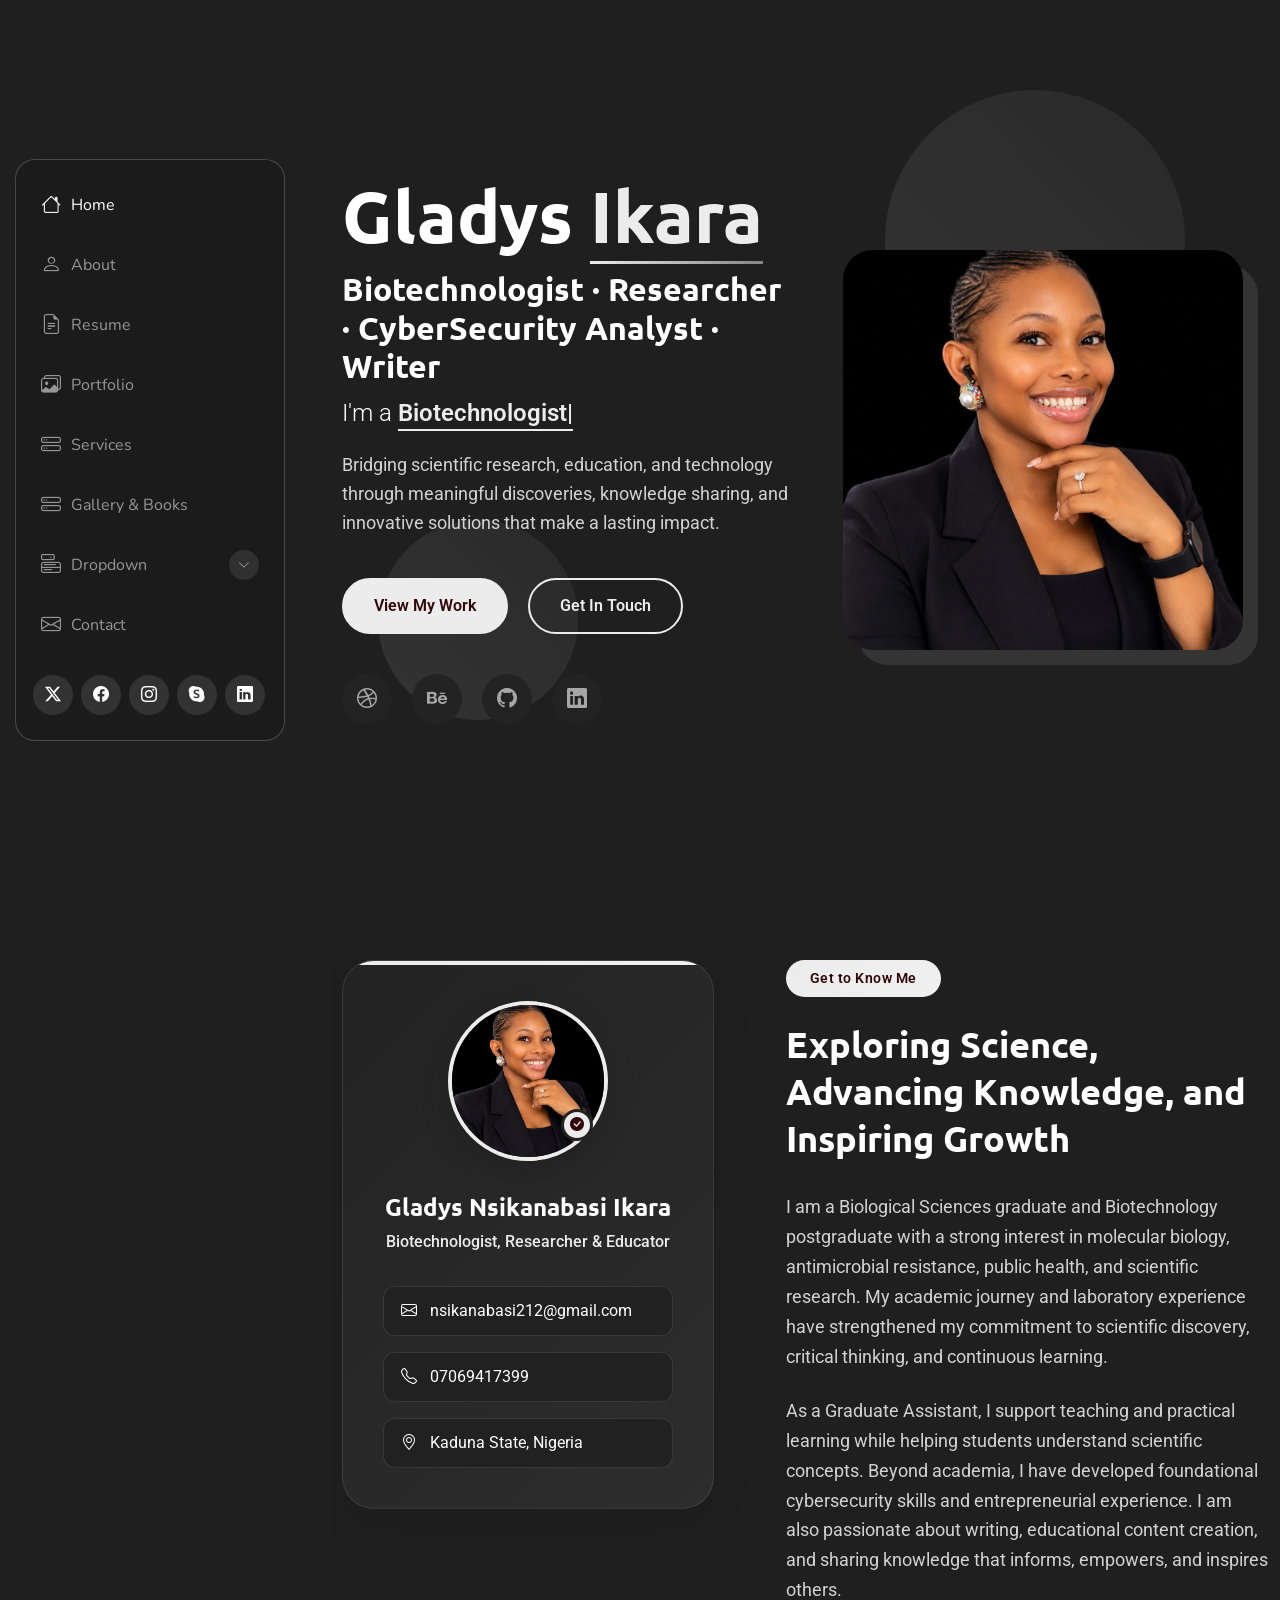
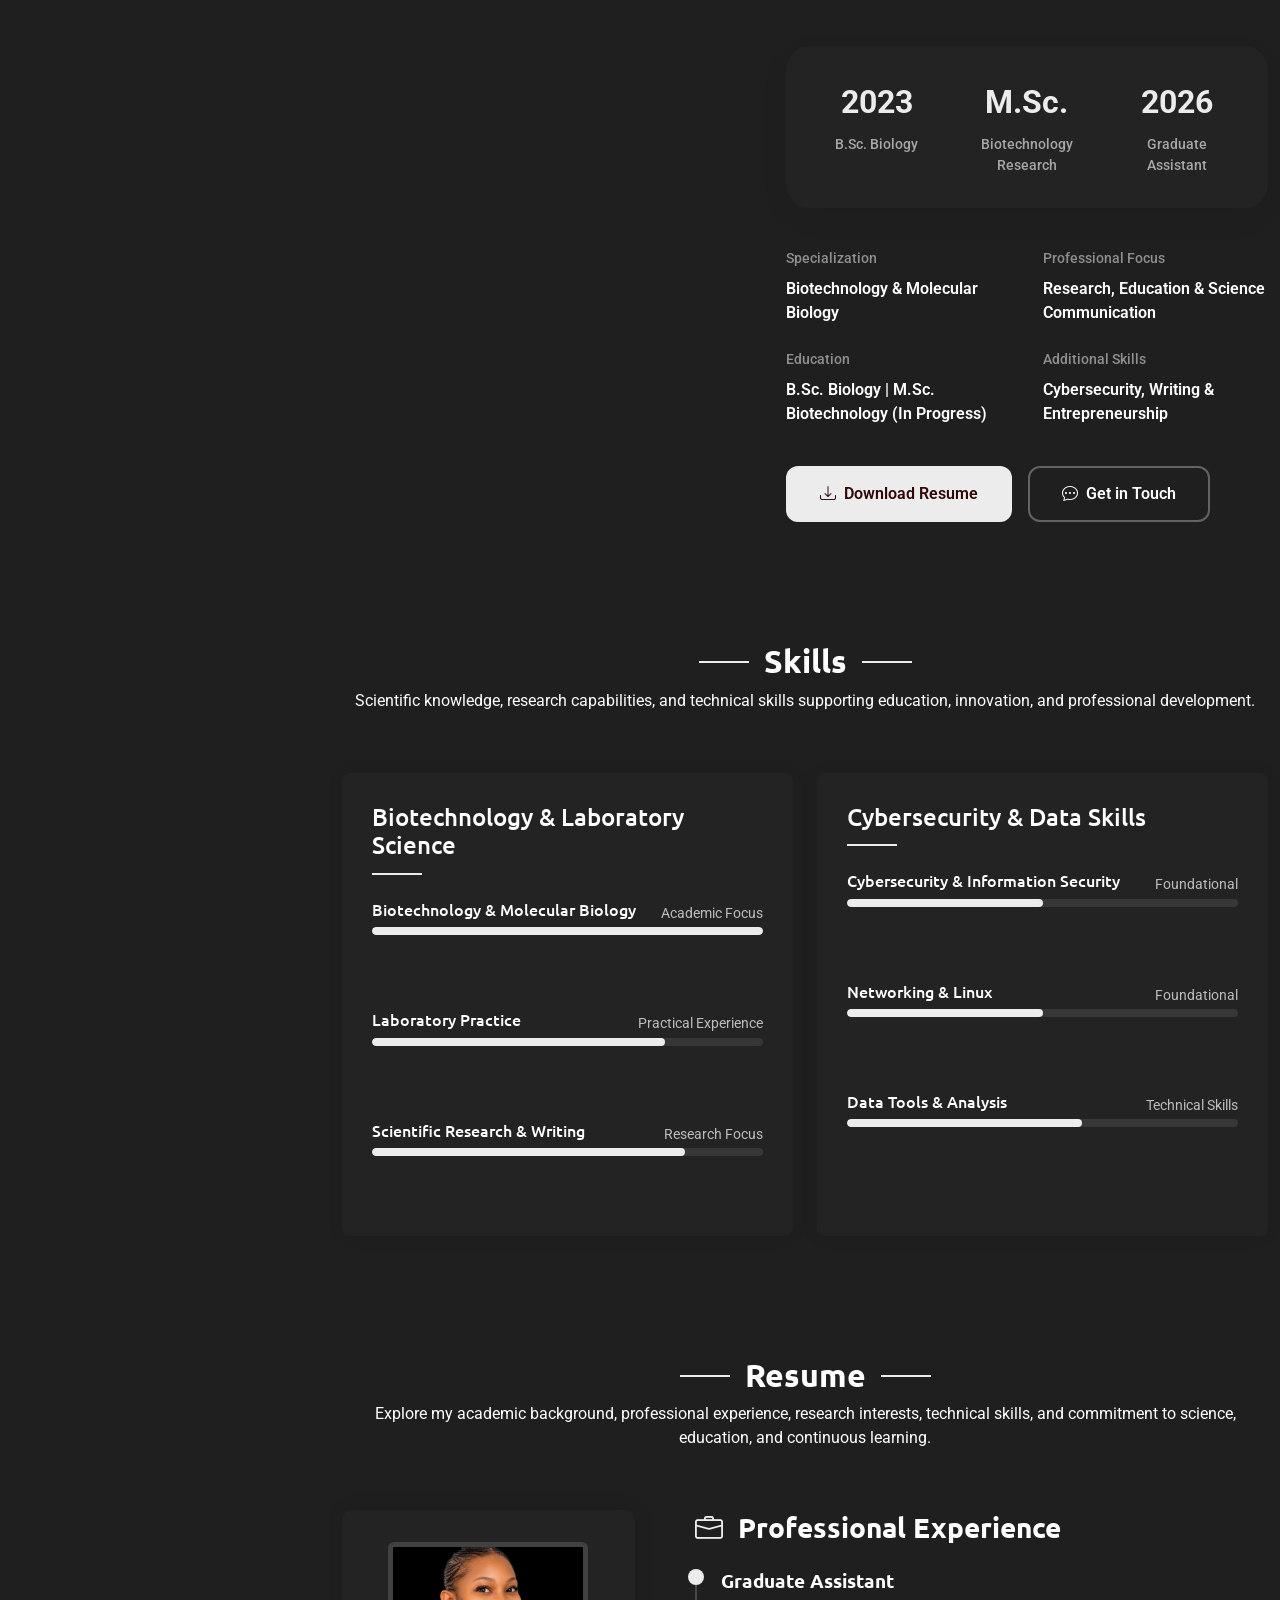
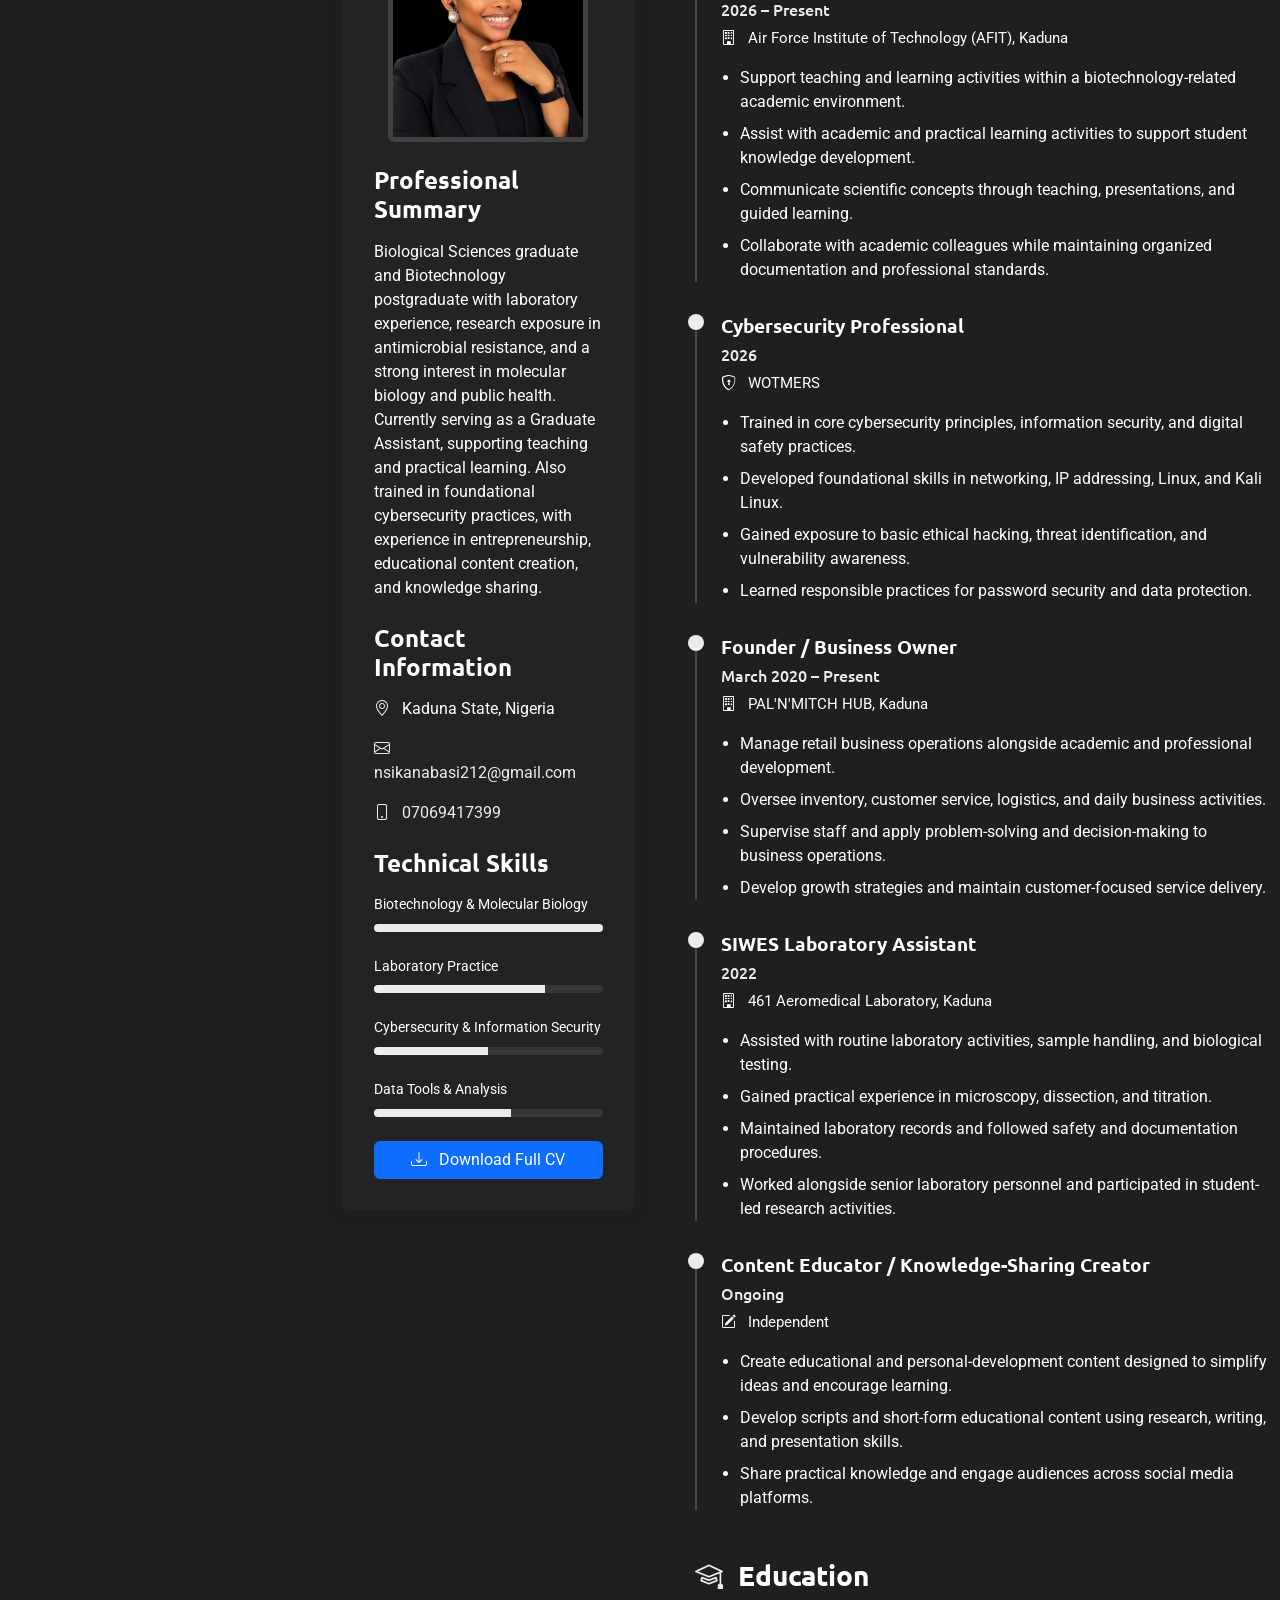
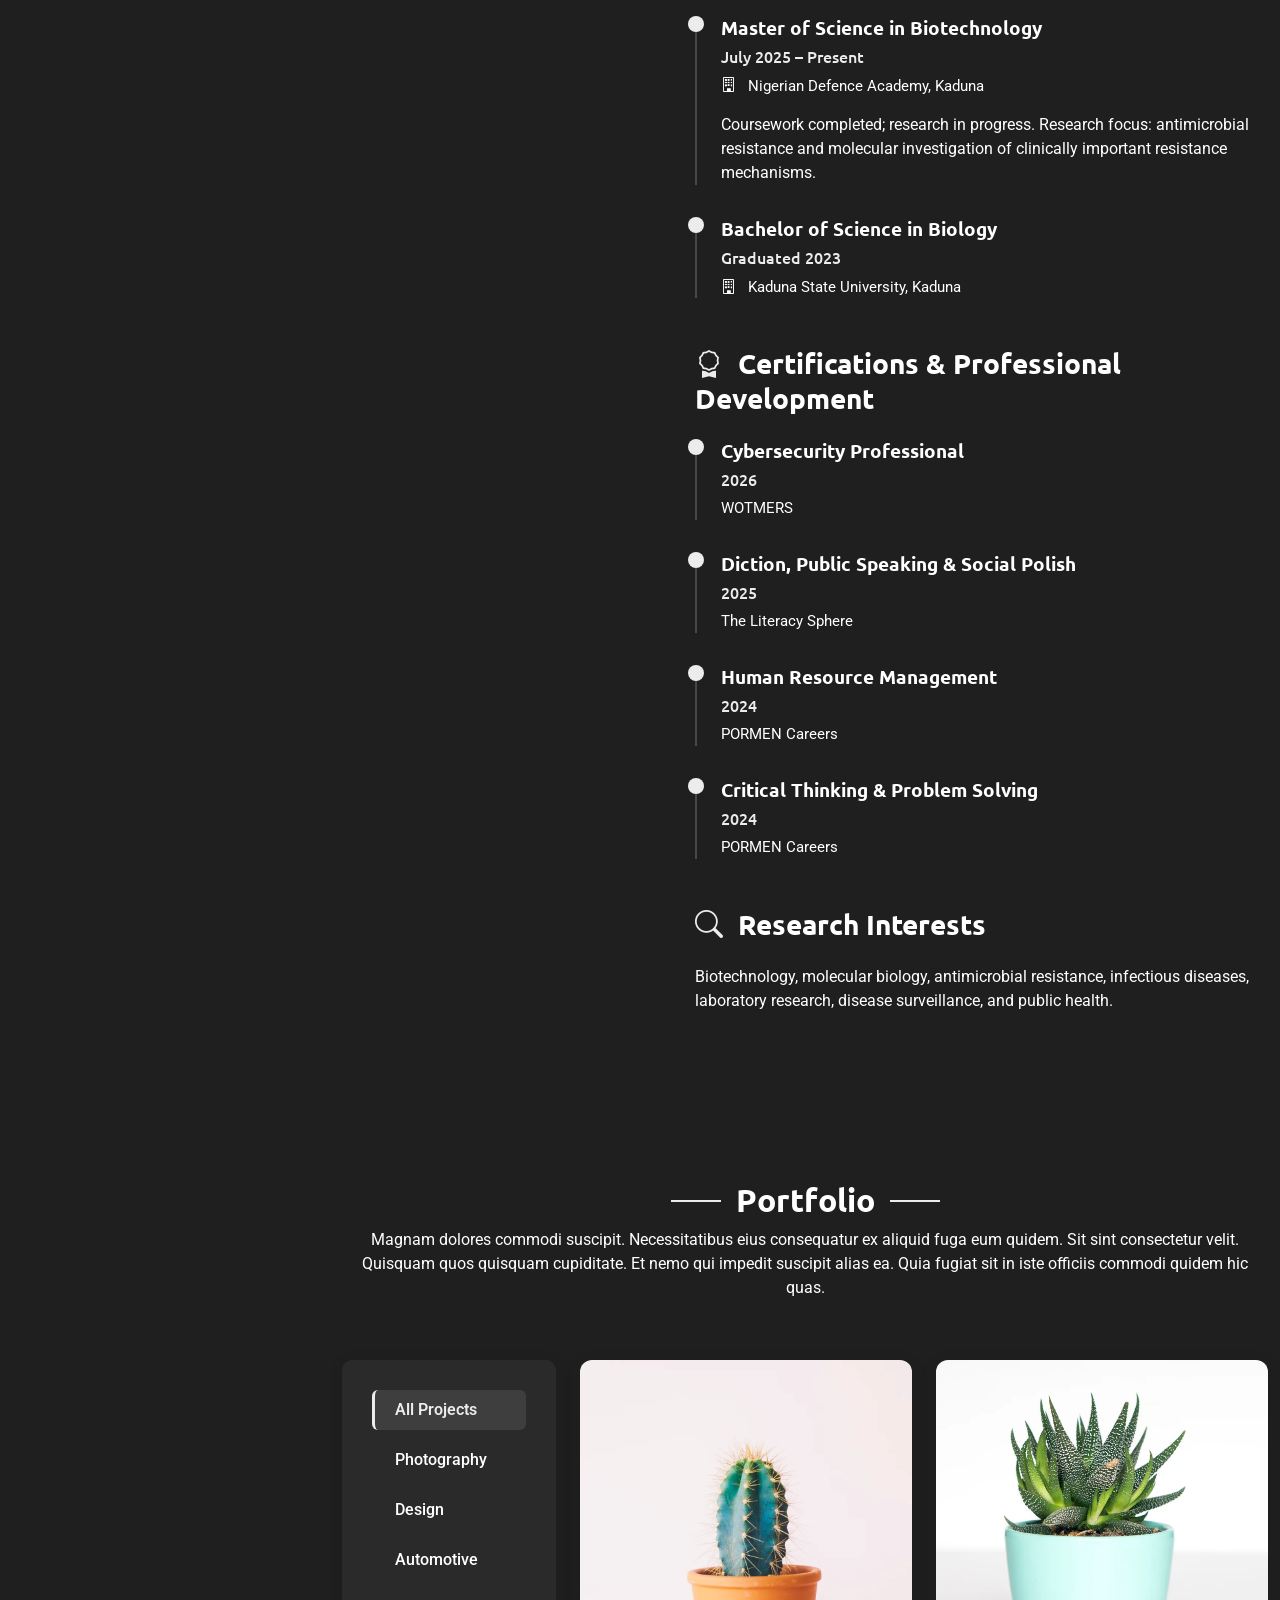
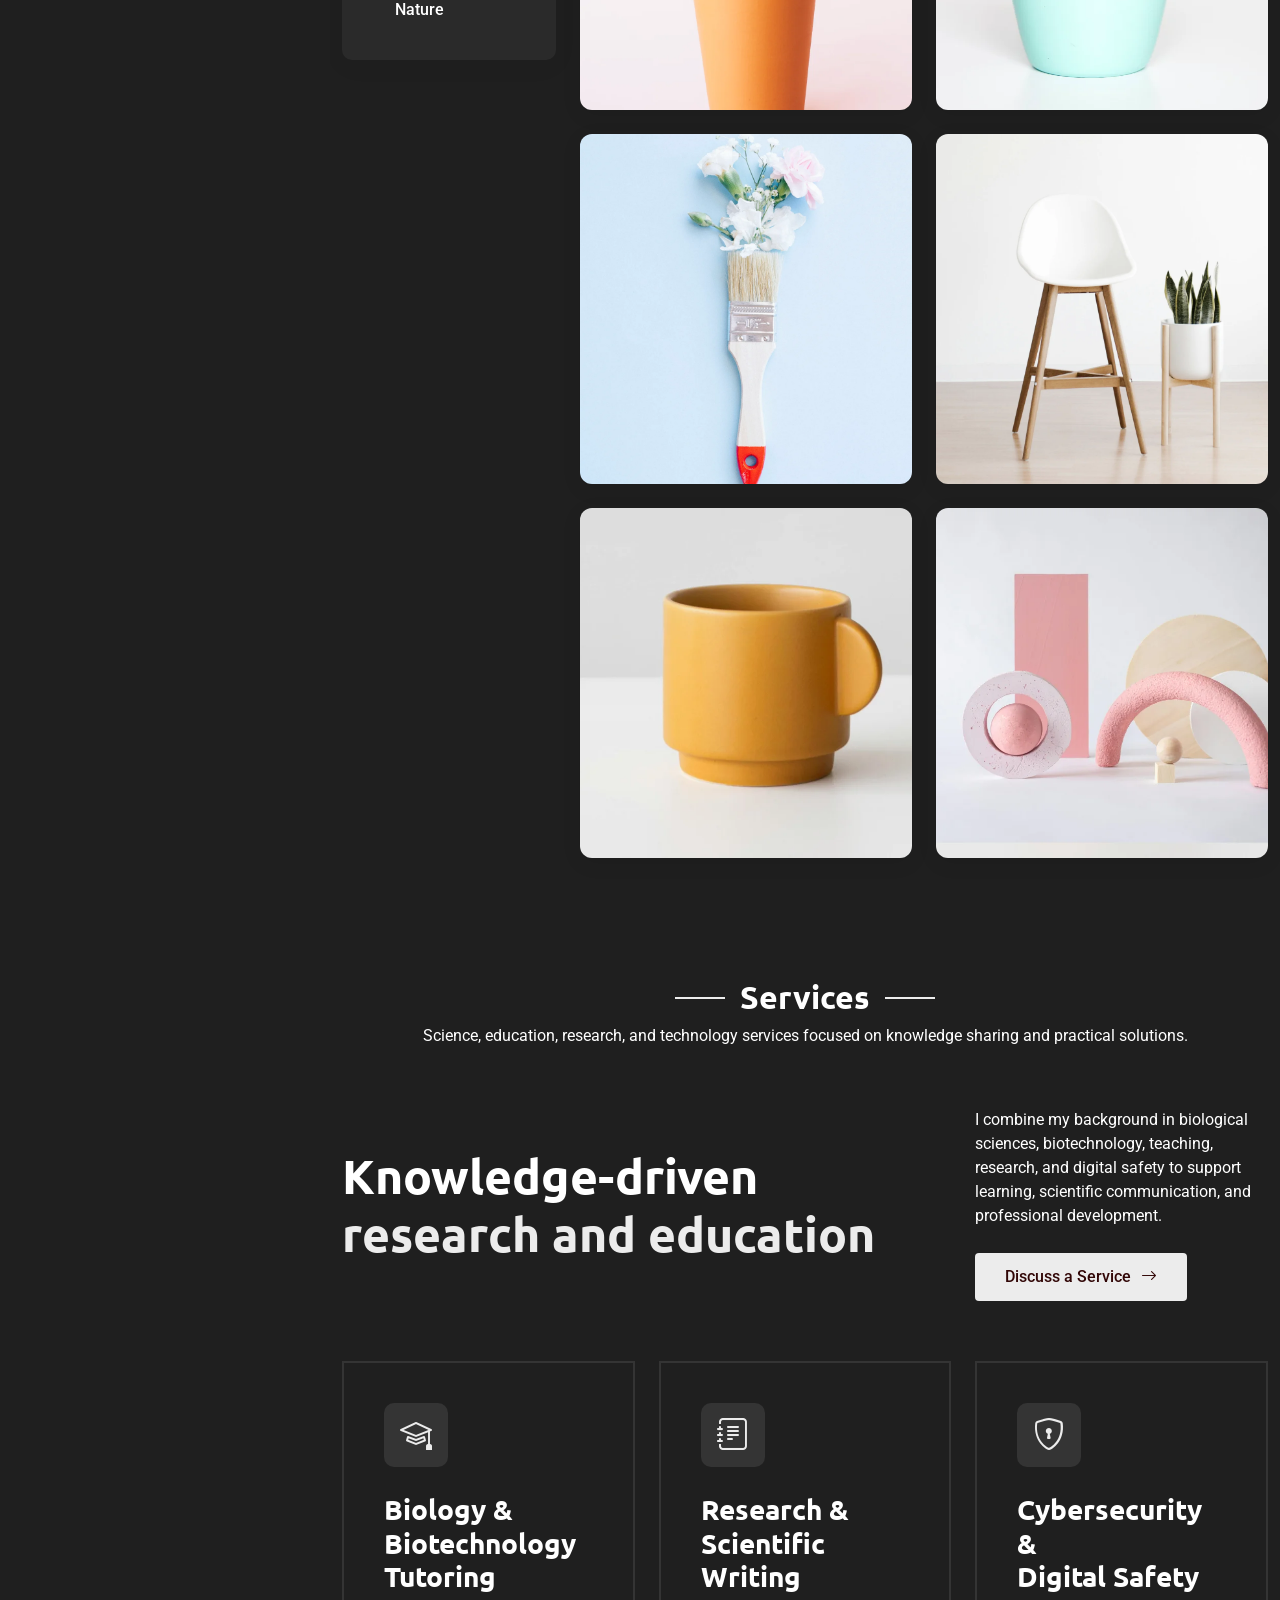
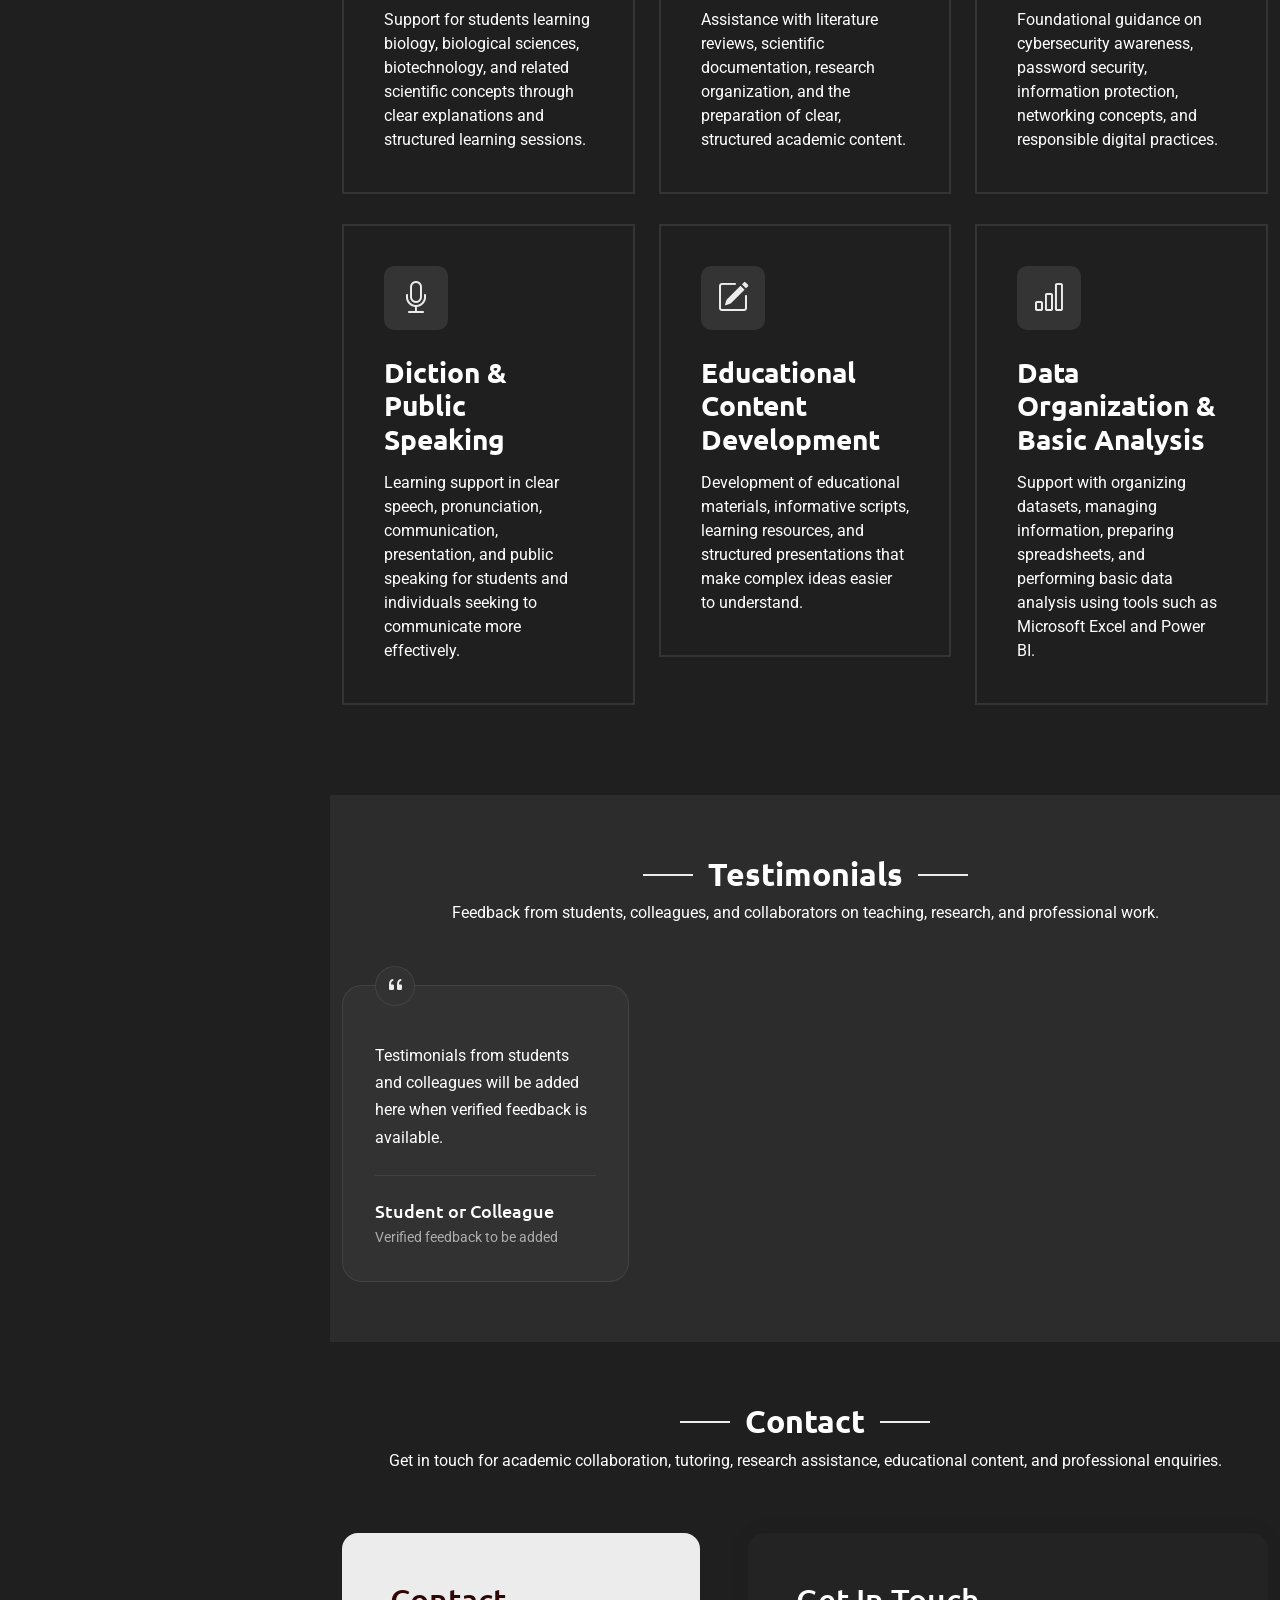
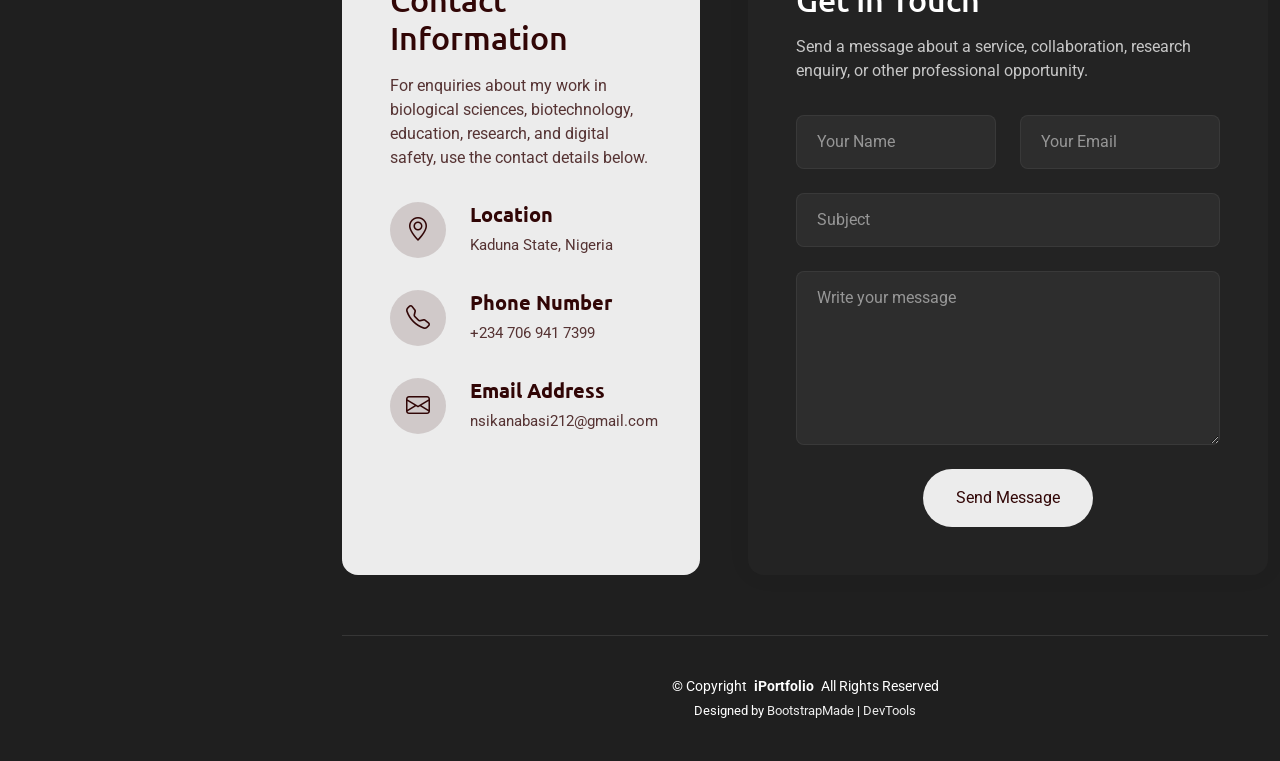
==== index.html @ 8d5c427a "initial commit" ====
<!DOCTYPE html>
<html lang="en">

<head>
  <meta charset="utf-8">
  <meta content="width=device-width, initial-scale=1.0" name="viewport">
  <title>Index - SnapFolio Bootstrap Template</title>
  <meta name="description" content="">
  <meta name="keywords" content="">

  <!-- Favicons -->
  <link href="assets/img/favicon.png" rel="icon">
  <link href="assets/img/apple-touch-icon.png" rel="apple-touch-icon">

  <!-- Fonts -->
  <link href="https://fonts.googleapis.com" rel="preconnect">
  <link href="https://fonts.gstatic.com" rel="preconnect" crossorigin>
  <link href="https://fonts.googleapis.com/css2?family=Roboto:ital,wght@0,100;0,300;0,400;0,500;0,700;0,900;1,100;1,300;1,400;1,500;1,700;1,900&family=Ubuntu:ital,wght@0,300;0,400;0,500;0,700;1,300;1,400;1,500;1,700&family=Nunito:ital,wght@0,200;0,300;0,400;0,500;0,600;0,700;0,800;0,900;1,200;1,300;1,400;1,500;1,600;1,700;1,800;1,900&display=swap" rel="stylesheet">

  <!-- Vendor CSS Files -->
  <link href="assets/vendor/bootstrap/css/bootstrap.min.css" rel="stylesheet">
  <link href="assets/vendor/bootstrap-icons/bootstrap-icons.css" rel="stylesheet">
  <link href="assets/vendor/aos/aos.css" rel="stylesheet">
  <link href="assets/vendor/glightbox/css/glightbox.min.css" rel="stylesheet">
  <link href="assets/vendor/swiper/swiper-bundle.min.css" rel="stylesheet">

  <!-- Main CSS File -->
  <link href="assets/css/main.css" rel="stylesheet">

  <!-- =======================================================
  * Template Name: SnapFolio
  * Template URL: https://bootstrapmade.com/snapfolio-bootstrap-portfolio-template/
  * Updated: Jul 21 2025 with Bootstrap v5.3.7
  * Author: BootstrapMade.com
  * License: https://bootstrapmade.com/license/
  ======================================================== -->
</head>

<body class="index-page">

  <header id="header" class="header dark-background d-flex flex-column justify-content-center">
    <i class="header-toggle d-xl-none bi bi-list"></i>

    <div class="header-container d-flex flex-column align-items-start">
      <nav id="navmenu" class="navmenu">
        <ul>
          <li><a href="#hero" class="active"><i class="bi bi-house navicon"></i>Home</a></li>
          <li><a href="#about"><i class="bi bi-person navicon"></i> About</a></li>
          <li><a href="#resume"><i class="bi bi-file-earmark-text navicon"></i> Resume</a></li>
          <li><a href="#portfolio"><i class="bi bi-images navicon"></i> Portfolio</a></li>
          <li><a href="#services"><i class="bi bi-hdd-stack navicon"></i> Services</a></li>
          <li><a href="./gallery.html"><i class="bi bi-hdd-stack navicon"></i>Gallery & Books</a></li>
          <li class="dropdown"><a href="#"><i class="bi bi-menu-button navicon"></i> <span>Dropdown</span> <i class="bi bi-chevron-down toggle-dropdown"></i></a>
            <ul>
              <li><a href="#">Dropdown 1</a></li>
              <li class="dropdown"><a href="#"><span>Deep Dropdown</span> <i class="bi bi-chevron-down toggle-dropdown"></i></a>
                <ul>
                  <li><a href="#">Deep Dropdown 1</a></li>
                  <li><a href="#">Deep Dropdown 2</a></li>
                  <li><a href="#">Deep Dropdown 3</a></li>
                  <li><a href="#">Deep Dropdown 4</a></li>
                  <li><a href="#">Deep Dropdown 5</a></li>
                </ul>
              </li>
              <li><a href="#">Dropdown 2</a></li>
              <li><a href="#">Dropdown 3</a></li>
              <li><a href="#">Dropdown 4</a></li>
            </ul>
          </li>
          <li><a href="#contact"><i class="bi bi-envelope navicon"></i> Contact</a></li>
        </ul>
      </nav>

      <div class="social-links text-center">
        <a href="#" class="twitter"><i class="bi bi-twitter-x"></i></a>
        <a href="#" class="facebook"><i class="bi bi-facebook"></i></a>
        <a href="#" class="instagram"><i class="bi bi-instagram"></i></a>
        <a href="#" class="google-plus"><i class="bi bi-skype"></i></a>
        <a href="#" class="linkedin"><i class="bi bi-linkedin"></i></a>
      </div>

    </div>

  </header>

  <main class="main">

    <!-- Hero Section -->
    <section id="hero" class="hero section">

      <div class="background-elements">
        <div class="bg-circle circle-1"></div>
        <div class="bg-circle circle-2"></div>
      </div>

      <div class="hero-content">

        <div class="container">
          <div class="row align-items-center">

            <div class="col-lg-6" data-aos="fade-right" data-aos-delay="100">
              <div class="hero-text">
                <h1>Gladys <span class="accent-text">Ikara</span></h1>
                <h2>Biotechnologist · Researcher · CyberSecurity Analyst · Writer  </h2>
                <p class="lead">I'm a <span class="typed" data-typed-items="Biotechnologist, Researcher,CyberSecurity Analyst, Writer"></span></p>
                <p class="description">Bridging scientific research, education, and technology through meaningful discoveries, knowledge sharing, and innovative solutions that make a lasting impact.</p>

                <div class="hero-actions">
                  <a href="#portfolio" class="btn btn-primary">View My Work</a>
                  <a href="#contact" class="btn btn-outline">Get In Touch</a>
                </div>

                <div class="social-links">
                  <a href="#"><i class="bi bi-dribbble"></i></a>
                  <a href="#"><i class="bi bi-behance"></i></a>
                  <a href="#"><i class="bi bi-github"></i></a>
                  <a href="#"><i class="bi bi-linkedin"></i></a>
                </div>
              </div>
            </div>

            <div class="col-lg-6" data-aos="fade-left" data-aos-delay="200">
              <div class="hero-visual">
                <div class="profile-container">
                  <div class="profile-background"></div>
                  <img src="assets/img/profile/WhatsApp Image 2026-10-14 at 15.46.11.jpeg" alt="Alexander Chen" class="profile-image">
                </div>
              </div>
            </div>

          </div>
        </div>
      </div>

    </section><!-- /Hero Section -->

    <!-- About Section -->
<section id="about" class="about section">

  <div class="container" data-aos="fade-up" data-aos-delay="100">

    <div class="row">
      <div class="col-lg-5" data-aos="zoom-in" data-aos-delay="200">
        <div class="profile-card">
          <div class="profile-header">
            <div class="profile-image">
              <img src="assets/img/profile/WhatsApp Image 2026-10-14 at 15.46.11.jpeg"
                   alt="Gladys Nsikanabasi Ikara"
                   class="img-fluid">
            </div>
            <div class="profile-badge">
              <i class="bi bi-check-circle-fill"></i>
            </div>
          </div>

          <div class="profile-content">
            <h3>Gladys Nsikanabasi Ikara</h3>
            <p class="profession">Biotechnologist, Researcher & Educator</p>

            <div class="contact-links">
              <a href="mailto:nsikanabasi212@gmail.com" class="contact-item">
                <i class="bi bi-envelope"></i>
                nsikanabasi212@gmail.com
              </a>

              <a href="tel:+2347069417399" class="contact-item">
                <i class="bi bi-telephone"></i>
                07069417399
              </a>

              <a href="#" class="contact-item">
                <i class="bi bi-geo-alt"></i>
                Kaduna State, Nigeria
              </a>
            </div>
          </div>
        </div>
      </div>

      <div class="col-lg-7" data-aos="fade-left" data-aos-delay="300">
        <div class="about-content">
          <div class="section-header">
            <span class="badge-text">Get to Know Me</span>
            <h2>Exploring Science, Advancing Knowledge, and Inspiring Growth</h2>
          </div>

          <div class="description">
            <p>
              I am a Biological Sciences graduate and Biotechnology
              postgraduate with a strong interest in molecular biology,
              antimicrobial resistance, public health, and scientific research.
              My academic journey and laboratory experience have strengthened
              my commitment to scientific discovery, critical thinking, and
              continuous learning.
            </p>

            <p>
              As a Graduate Assistant, I support teaching and practical
              learning while helping students understand scientific concepts.
              Beyond academia, I have developed foundational cybersecurity
              skills and entrepreneurial experience. I am also passionate
              about writing, educational content creation, and sharing
              knowledge that informs, empowers, and inspires others.
            </p>
          </div>

          <div class="stats-grid">
            <div class="stat-item">
              <div class="stat-number">2023</div>
              <div class="stat-label">B.Sc. Biology</div>
            </div>

            <div class="stat-item">
              <div class="stat-number">M.Sc.</div>
              <div class="stat-label">Biotechnology Research</div>
            </div>

            <div class="stat-item">
              <div class="stat-number">2026</div>
              <div class="stat-label">Graduate Assistant</div>
            </div>
          </div>

          <div class="details-grid">
            <div class="detail-row">
              <div class="detail-item">
                <span class="detail-label">Specialization</span>
                <span class="detail-value">
                  Biotechnology & Molecular Biology
                </span>
              </div>

              <div class="detail-item">
                <span class="detail-label">Professional Focus</span>
                <span class="detail-value">
                  Research, Education & Science Communication
                </span>
              </div>
            </div>

            <div class="detail-row">
              <div class="detail-item">
                <span class="detail-label">Education</span>
                <span class="detail-value">
                  B.Sc. Biology | M.Sc. Biotechnology (In Progress)
                </span>
              </div>

              <div class="detail-item">
                <span class="detail-label">Additional Skills</span>
                <span class="detail-value">
                  Cybersecurity, Writing & Entrepreneurship
                </span>
              </div>
            </div>
          </div>

          <div class="cta-section">
            <a href="assets/files/Professional_CV_Gladys_Nsikanabasi_Ikara.docx"
               class="btn btn-primary"
               download>
              <i class="bi bi-download"></i>
              Download Resume
            </a>

            <a href="#contact" class="btn btn-outline">
              <i class="bi bi-chat-dots"></i>
              Get in Touch
            </a>
          </div>
        </div>
      </div>
    </div>

  </div>

</section>
<!-- /About Section -->

    
    
  <!-- Skills Section -->
<section id="skills" class="skills section">

  <!-- Section Title -->
  <div class="container section-title" data-aos="fade-up">
    <h2>Skills</h2>
    <p>Scientific knowledge, research capabilities, and technical skills supporting education, innovation, and professional development.</p>
  </div>
  <!-- End Section Title -->

  <div class="container" data-aos="fade-up" data-aos-delay="100">

    <div class="row">

      <!-- Biotechnology & Laboratory Skills -->
      <div class="col-lg-6">
        <div class="skills-category" data-aos="fade-up" data-aos-delay="200">
          <h3>Biotechnology & Laboratory Science</h3>

          <div class="skills-animation">

            <div class="skill-item">
              <div class="d-flex justify-content-between align-items-center">
                <h4>Biotechnology & Molecular Biology</h4>
                <span class="skill-percentage">Academic Focus</span>
              </div>
              <div class="progress">
                <div class="progress-bar" role="progressbar"
                     aria-label="Biotechnology and molecular biology"
                     aria-valuenow="100" aria-valuemin="0" aria-valuemax="100"
                     style="width: 100%"></div>
              </div>
              <div class="skill-tooltip">
                Postgraduate study and research interests in biotechnology and molecular biology.
              </div>
            </div>

            <div class="skill-item">
              <div class="d-flex justify-content-between align-items-center">
                <h4>Laboratory Practice</h4>
                <span class="skill-percentage">Practical Experience</span>
              </div>
              <div class="progress">
                <div class="progress-bar" role="progressbar"
                     aria-label="Laboratory practice"
                     aria-valuenow="75" aria-valuemin="0" aria-valuemax="100"
                     style="width: 75%"></div>
              </div>
              <div class="skill-tooltip">
                Experience with microscopy, dissection, titration, sample handling, and laboratory documentation.
              </div>
            </div>

            <div class="skill-item">
              <div class="d-flex justify-content-between align-items-center">
                <h4>Scientific Research & Writing</h4>
                <span class="skill-percentage">Research Focus</span>
              </div>
              <div class="progress">
                <div class="progress-bar" role="progressbar"
                     aria-label="Scientific research and writing"
                     aria-valuenow="80" aria-valuemin="0" aria-valuemax="100"
                     style="width: 80%"></div>
              </div>
              <div class="skill-tooltip">
                Literature review, scientific documentation, and research into antimicrobial resistance.
              </div>
            </div>

          </div>
        </div>
      </div>
      <!-- End Biotechnology Skills -->

      <!-- Cybersecurity & Data Skills -->
      <div class="col-lg-6">
        <div class="skills-category" data-aos="fade-up" data-aos-delay="300">
          <h3>Cybersecurity & Data Skills</h3>

          <div class="skills-animation">

            <div class="skill-item">
              <div class="d-flex justify-content-between align-items-center">
                <h4>Cybersecurity & Information Security</h4>
                <span class="skill-percentage">Foundational</span>
              </div>
              <div class="progress">
                <div class="progress-bar" role="progressbar"
                     aria-label="Cybersecurity and information security"
                     aria-valuenow="50" aria-valuemin="0" aria-valuemax="100"
                     style="width: 50%"></div>
              </div>
              <div class="skill-tooltip">
                Foundational training in threat identification, vulnerability awareness, password security, and data protection.
              </div>
            </div>

            <div class="skill-item">
              <div class="d-flex justify-content-between align-items-center">
                <h4>Networking & Linux</h4>
                <span class="skill-percentage">Foundational</span>
              </div>
              <div class="progress">
                <div class="progress-bar" role="progressbar"
                     aria-label="Networking and Linux"
                     aria-valuenow="50" aria-valuemin="0" aria-valuemax="100"
                     style="width: 50%"></div>
              </div>
              <div class="skill-tooltip">
                Foundational knowledge of networking, IP addressing, Linux, Kali Linux, and basic ethical hacking.
              </div>
            </div>

            <div class="skill-item">
              <div class="d-flex justify-content-between align-items-center">
                <h4>Data Tools & Analysis</h4>
                <span class="skill-percentage">Technical Skills</span>
              </div>
              <div class="progress">
                <div class="progress-bar" role="progressbar"
                     aria-label="Data tools and analysis"
                     aria-valuenow="60" aria-valuemin="0" aria-valuemax="100"
                     style="width: 60%"></div>
              </div>
              <div class="skill-tooltip">
                Familiarity with MS Excel, Power BI, MySQL, data organization, and basic data analysis.
              </div>
            </div>

          </div>
        </div>
      </div>
      <!-- End Cybersecurity Skills -->

    </div>
  </div>

</section>
<!-- /Skills Section -->

  <!-- Resume Section -->
<section id="resume" class="resume section">

  <!-- Section Title -->
  <div class="container section-title" data-aos="fade-up">
    <h2>Resume</h2>
    <p>Explore my academic background, professional experience, research interests, technical skills, and commitment to science, education, and continuous learning.</p>
  </div>
  <!-- End Section Title -->

  <div class="container" data-aos="fade-up" data-aos-delay="100">

    <div class="row gy-4">

      <!-- Left Column -->
      <div class="col-lg-4">
        <div class="resume-side" data-aos="fade-right" data-aos-delay="100">

          <div class="profile-img mb-4">
            <img src="assets/img/profile/WhatsApp Image 2026-10-14 at 15.46.11.jpeg"
                 alt="Gladys Nsikanabasi Ikara"
                 class="img-fluid rounded">
          </div>

          <h3>Professional Summary</h3>
          <p>
            Biological Sciences graduate and Biotechnology postgraduate
            with laboratory experience, research exposure in antimicrobial
            resistance, and a strong interest in molecular biology and
            public health. Currently serving as a Graduate Assistant,
            supporting teaching and practical learning. Also trained in
            foundational cybersecurity practices, with experience in
            entrepreneurship, educational content creation, and knowledge sharing.
          </p>

          <h3 class="mt-4">Contact Information</h3>
          <ul class="contact-info list-unstyled">
            <li>
              <i class="bi bi-geo-alt"></i>
              Kaduna State, Nigeria
            </li>
            <li>
              <i class="bi bi-envelope"></i>
              <a href="mailto:nsikanabasi212@gmail.com">
                nsikanabasi212@gmail.com
              </a>
            </li>
            <li>
              <i class="bi bi-phone"></i>
              <a href="tel:+2347069417399">07069417399</a>
            </li>
          </ul>

          <div class="skills-animation mt-4">
            <h3>Technical Skills</h3>

            <div class="skill-item">
              <div class="d-flex justify-content-between">
                <span>Biotechnology & Molecular Biology</span>
              </div>
              <div class="progress">
                <div class="progress-bar" role="progressbar"
                     aria-label="Biotechnology and molecular biology"
                     aria-valuenow="100" aria-valuemin="0" aria-valuemax="100"
                     style="width: 100%"></div>
              </div>
            </div>

            <div class="skill-item">
              <div class="d-flex justify-content-between">
                <span>Laboratory Practice</span>
              </div>
              <div class="progress">
                <div class="progress-bar" role="progressbar"
                     aria-label="Laboratory practice"
                     aria-valuenow="75" aria-valuemin="0" aria-valuemax="100"
                     style="width: 75%"></div>
              </div>
            </div>

            <div class="skill-item">
              <div class="d-flex justify-content-between">
                <span>Cybersecurity & Information Security</span>
              </div>
              <div class="progress">
                <div class="progress-bar" role="progressbar"
                     aria-label="Cybersecurity and information security"
                     aria-valuenow="50" aria-valuemin="0" aria-valuemax="100"
                     style="width: 50%"></div>
              </div>
            </div>

            <div class="skill-item">
              <div class="d-flex justify-content-between">
                <span>Data Tools & Analysis</span>
              </div>
              <div class="progress">
                <div class="progress-bar" role="progressbar"
                     aria-label="Data tools and analysis"
                     aria-valuenow="60" aria-valuemin="0" aria-valuemax="100"
                     style="width: 60%"></div>
              </div>
            </div>
          </div>

          <div class="mt-4">
            <a href="assets/files/Professional_CV_Gladys_Nsikanabasi_Ikara.docx"
               class="btn btn-primary w-100"
               download>
              <i class="bi bi-download me-2"></i>
              Download Full CV
            </a>
          </div>

        </div>
      </div>
      <!-- End Left Column -->

      <!-- Right Column -->
      <div class="col-lg-8 ps-4 ps-lg-5">

        <!-- Professional Experience -->
        <div class="resume-section" data-aos="fade-up">
          <h3>
            <i class="bi bi-briefcase me-2"></i>
            Professional Experience
          </h3>

          <div class="resume-item">
            <h4>Graduate Assistant</h4>
            <h5>2026 – Present</h5>
            <p class="company">
              <i class="bi bi-building"></i>
              Air Force Institute of Technology (AFIT), Kaduna
            </p>
            <ul>
              <li>Support teaching and learning activities within a biotechnology-related academic environment.</li>
              <li>Assist with academic and practical learning activities to support student knowledge development.</li>
              <li>Communicate scientific concepts through teaching, presentations, and guided learning.</li>
              <li>Collaborate with academic colleagues while maintaining organized documentation and professional standards.</li>
            </ul>
          </div>

          <div class="resume-item">
            <h4>Cybersecurity Professional</h4>
            <h5>2026</h5>
            <p class="company">
              <i class="bi bi-shield-lock"></i>
              WOTMERS
            </p>
            <ul>
              <li>Trained in core cybersecurity principles, information security, and digital safety practices.</li>
              <li>Developed foundational skills in networking, IP addressing, Linux, and Kali Linux.</li>
              <li>Gained exposure to basic ethical hacking, threat identification, and vulnerability awareness.</li>
              <li>Learned responsible practices for password security and data protection.</li>
            </ul>
          </div>

          <div class="resume-item">
            <h4>Founder / Business Owner</h4>
            <h5>March 2020 – Present</h5>
            <p class="company">
              <i class="bi bi-building"></i>
              PAL'N'MITCH HUB, Kaduna
            </p>
            <ul>
              <li>Manage retail business operations alongside academic and professional development.</li>
              <li>Oversee inventory, customer service, logistics, and daily business activities.</li>
              <li>Supervise staff and apply problem-solving and decision-making to business operations.</li>
              <li>Develop growth strategies and maintain customer-focused service delivery.</li>
            </ul>
          </div>

          <div class="resume-item">
            <h4>SIWES Laboratory Assistant</h4>
            <h5>2022</h5>
            <p class="company">
              <i class="bi bi-building"></i>
              461 Aeromedical Laboratory, Kaduna
            </p>
            <ul>
              <li>Assisted with routine laboratory activities, sample handling, and biological testing.</li>
              <li>Gained practical experience in microscopy, dissection, and titration.</li>
              <li>Maintained laboratory records and followed safety and documentation procedures.</li>
              <li>Worked alongside senior laboratory personnel and participated in student-led research activities.</li>
            </ul>
          </div>

          <div class="resume-item">
            <h4>Content Educator / Knowledge-Sharing Creator</h4>
            <h5>Ongoing</h5>
            <p class="company">
              <i class="bi bi-pencil-square"></i>
              Independent
            </p>
            <ul>
              <li>Create educational and personal-development content designed to simplify ideas and encourage learning.</li>
              <li>Develop scripts and short-form educational content using research, writing, and presentation skills.</li>
              <li>Share practical knowledge and engage audiences across social media platforms.</li>
            </ul>
          </div>
        </div>
        <!-- End Professional Experience -->

        <!-- Education -->
        <div class="resume-section" data-aos="fade-up" data-aos-delay="100">
          <h3>
            <i class="bi bi-mortarboard me-2"></i>
            Education
          </h3>

          <div class="resume-item">
            <h4>Master of Science in Biotechnology</h4>
            <h5>July 2025 – Present</h5>
            <p class="company">
              <i class="bi bi-building"></i>
              Nigerian Defence Academy, Kaduna
            </p>
            <p>
              Coursework completed; research in progress. Research focus:
              antimicrobial resistance and molecular investigation of
              clinically important resistance mechanisms.
            </p>
          </div>

          <div class="resume-item">
            <h4>Bachelor of Science in Biology</h4>
            <h5>Graduated 2023</h5>
            <p class="company">
              <i class="bi bi-building"></i>
              Kaduna State University, Kaduna
            </p>
          </div>
        </div>
        <!-- End Education -->

        <!-- Certifications -->
        <div class="resume-section" data-aos="fade-up" data-aos-delay="200">
          <h3>
            <i class="bi bi-award me-2"></i>
            Certifications & Professional Development
          </h3>

          <div class="resume-item">
            <h4>Cybersecurity Professional</h4>
            <h5>2026</h5>
            <p class="company">WOTMERS</p>
          </div>

          <div class="resume-item">
            <h4>Diction, Public Speaking & Social Polish</h4>
            <h5>2025</h5>
            <p class="company">The Literacy Sphere</p>
          </div>

          <div class="resume-item">
            <h4>Human Resource Management</h4>
            <h5>2024</h5>
            <p class="company">PORMEN Careers</p>
          </div>

          <div class="resume-item">
            <h4>Critical Thinking & Problem Solving</h4>
            <h5>2024</h5>
            <p class="company">PORMEN Careers</p>
          </div>
        </div>
        <!-- End Certifications -->

        <!-- Research Interests -->
        <div class="resume-section" data-aos="fade-up" data-aos-delay="300">
          <h3>
            <i class="bi bi-search me-2"></i>
            Research Interests
          </h3>

          <p>
            Biotechnology, molecular biology, antimicrobial resistance,
            infectious diseases, laboratory research, disease surveillance,
            and public health.
          </p>
        </div>
        <!-- End Research Interests -->

      </div>
      <!-- End Right Column -->

    </div>
  </div>

</section>
<!-- /Resume Section -->

    <!-- Portfolio Section -->
    <section id="portfolio" class="portfolio section">

      <!-- Section Title -->
      <div class="container section-title" data-aos="fade-up">
        <h2>Portfolio</h2>
        <p>Magnam dolores commodi suscipit. Necessitatibus eius consequatur ex aliquid fuga eum quidem. Sit sint consectetur velit. Quisquam quos quisquam cupiditate. Et nemo qui impedit suscipit alias ea. Quia fugiat sit in iste officiis commodi quidem hic quas.</p>
      </div><!-- End Section Title -->

      <div class="container" data-aos="fade-up" data-aos-delay="100">

        <div class="isotope-layout" data-default-filter="*" data-layout="masonry" data-sort="original-order">

          <div class="row">
            <div class="col-lg-3 filter-sidebar">
              <div class="filters-wrapper" data-aos="fade-right" data-aos-delay="150">
                <ul class="portfolio-filters isotope-filters">
                  <li data-filter="*" class="filter-active">All Projects</li>
                  <li data-filter=".filter-photography">Photography</li>
                  <li data-filter=".filter-design">Design</li>
                  <li data-filter=".filter-automotive">Automotive</li>
                  <li data-filter=".filter-nature">Nature</li>
                </ul>
              </div>
            </div>

            <div class="col-lg-9">
              <div class="row gy-4 portfolio-container isotope-container" data-aos="fade-up" data-aos-delay="200">

                <div class="col-lg-6 col-md-6 portfolio-item isotope-item filter-photography">
                  <div class="portfolio-wrap">
                    <img src="assets/img/portfolio/portfolio-portrait-1.webp" class="img-fluid" alt="Portfolio Image" loading="lazy">
                    <div class="portfolio-info">
                      <div class="content">
                        <span class="category">Photography</span>
                        <h4>Capturing Moments</h4>
                        <div class="portfolio-links">
                          <a href="assets/img/portfolio/portfolio-portrait-1.webp" class="glightbox" title="Capturing Moments"><i class="bi bi-plus-lg"></i></a>
                          <a href="portfolio-details.html" title="More Details"><i class="bi bi-arrow-right"></i></a>
                        </div>
                      </div>
                    </div>
                  </div>
                </div><!-- End Portfolio Item -->

                <div class="col-lg-6 col-md-6 portfolio-item isotope-item filter-design">
                  <div class="portfolio-wrap">
                    <img src="assets/img/portfolio/portfolio-2.webp" class="img-fluid" alt="Portfolio Image" loading="lazy">
                    <div class="portfolio-info">
                      <div class="content">
                        <span class="category">Web Design</span>
                        <h4>Woodcraft Design</h4>
                        <div class="portfolio-links">
                          <a href="assets/img/portfolio/portfolio-2.webp" class="glightbox" title="Woodcraft Design"><i class="bi bi-plus-lg"></i></a>
                          <a href="portfolio-details.html" title="More Details"><i class="bi bi-arrow-right"></i></a>
                        </div>
                      </div>
                    </div>
                  </div>
                </div><!-- End Portfolio Item -->

                <div class="col-lg-6 col-md-6 portfolio-item isotope-item filter-automotive">
                  <div class="portfolio-wrap">
                    <img src="assets/img/portfolio/portfolio-portrait-2.webp" class="img-fluid" alt="Portfolio Image" loading="lazy">
                    <div class="portfolio-info">
                      <div class="content">
                        <span class="category">Automotive</span>
                        <h4>Classic Beauty</h4>
                        <div class="portfolio-links">
                          <a href="assets/img/portfolio/portfolio-portrait-2.webp" class="glightbox" title="Classic Beauty"><i class="bi bi-plus-lg"></i></a>
                          <a href="portfolio-details.html" title="More Details"><i class="bi bi-arrow-right"></i></a>
                        </div>
                      </div>
                    </div>
                  </div>
                </div><!-- End Portfolio Item -->

                <div class="col-lg-6 col-md-6 portfolio-item isotope-item filter-nature">
                  <div class="portfolio-wrap">
                    <img src="assets/img/portfolio/portfolio-portrait-4.webp" class="img-fluid" alt="Portfolio Image" loading="lazy">
                    <div class="portfolio-info">
                      <div class="content">
                        <span class="category">Nature</span>
                        <h4>Natural Growth</h4>
                        <div class="portfolio-links">
                          <a href="assets/img/portfolio/portfolio-portrait-4.webp" class="glightbox" title="Natural Growth"><i class="bi bi-plus-lg"></i></a>
                          <a href="portfolio-details.html" title="More Details"><i class="bi bi-arrow-right"></i></a>
                        </div>
                      </div>
                    </div>
                  </div>
                </div><!-- End Portfolio Item -->

                <div class="col-lg-6 col-md-6 portfolio-item isotope-item filter-photography">
                  <div class="portfolio-wrap">
                    <img src="assets/img/portfolio/portfolio-5.webp" class="img-fluid" alt="Portfolio Image" loading="lazy">
                    <div class="portfolio-info">
                      <div class="content">
                        <span class="category">Photography</span>
                        <h4>Urban Stories</h4>
                        <div class="portfolio-links">
                          <a href="assets/img/portfolio/portfolio-5.webp" class="glightbox" title="Urban Stories"><i class="bi bi-plus-lg"></i></a>
                          <a href="portfolio-details.html" title="More Details"><i class="bi bi-arrow-right"></i></a>
                        </div>
                      </div>
                    </div>
                  </div>
                </div><!-- End Portfolio Item -->

                <div class="col-lg-6 col-md-6 portfolio-item isotope-item filter-design">
                  <div class="portfolio-wrap">
                    <img src="assets/img/portfolio/portfolio-6.webp" class="img-fluid" alt="Portfolio Image" loading="lazy">
                    <div class="portfolio-info">
                      <div class="content">
                        <span class="category">Web Design</span>
                        <h4>Digital Experience</h4>
                        <div class="portfolio-links">
                          <a href="assets/img/portfolio/portfolio-6.webp" class="glightbox" title="Digital Experience"><i class="bi bi-plus-lg"></i></a>
                          <a href="portfolio-details.html" title="More Details"><i class="bi bi-arrow-right"></i></a>
                        </div>
                      </div>
                    </div>
                  </div>
                </div><!-- End Portfolio Item -->

              </div><!-- End Portfolio Container -->
            </div>
          </div>

        </div>

      </div>

    </section><!-- /Portfolio Section -->

    <!-- Services Section -->
  
<section id="services" class="services section">

  <!-- Section Title -->
  <div class="container section-title" data-aos="fade-up">
    <h2>Services</h2>
    <p>Science, education, research, and technology services focused on knowledge sharing and practical solutions.</p>
  </div>
  <!-- End Section Title -->

  <div class="container" data-aos="fade-up" data-aos-delay="100">

    <div class="service-header">
      <div class="row align-items-center">

        <div class="col-lg-8 col-md-12">
          <div class="service-intro">
            <h2 class="service-heading">
              <div>Knowledge-driven</div>
              <div><span>research and education</span></div>
            </h2>
          </div>
        </div>

        <div class="col-lg-4 col-md-12">
          <div class="service-summary">
            <p>
              I combine my background in biological sciences, biotechnology,
              teaching, research, and digital safety to support learning,
              scientific communication, and professional development.
            </p>
            <a href="#contact" class="service-btn">
              Discuss a Service
              <i class="bi bi-arrow-right"></i>
            </a>
          </div>
        </div>

      </div>
    </div>

    <div class="row justify-content-center">

      <!-- Service 1 -->
      <div class="col-lg-4 col-md-6" data-aos="fade-up" data-aos-delay="100">
        <div class="service-card position-relative z-1">
          <div class="service-icon">
            <i class="bi bi-mortarboard"></i>
          </div>

          <a href="#contact" class="card-action d-flex align-items-center justify-content-center rounded-circle" aria-label="Enquire about biology tutoring">
            <i class="bi bi-arrow-up-right"></i>
          </a>

          <h3>
            <a href="#contact">
              Biology &amp; <span>Biotechnology Tutoring</span>
            </a>
          </h3>

          <p>
            Support for students learning biology, biological sciences,
            biotechnology, and related scientific concepts through clear
            explanations and structured learning sessions.
          </p>
        </div>
      </div>

      <!-- Service 2 -->
      <div class="col-lg-4 col-md-6" data-aos="fade-up" data-aos-delay="200">
        <div class="service-card position-relative z-1">
          <div class="service-icon">
            <i class="bi bi-journal-text"></i>
          </div>

          <a href="#contact" class="card-action d-flex align-items-center justify-content-center rounded-circle" aria-label="Enquire about research assistance">
            <i class="bi bi-arrow-up-right"></i>
          </a>

          <h3>
            <a href="#contact">
              Research &amp; <span>Scientific Writing</span>
            </a>
          </h3>

          <p>
            Assistance with literature reviews, scientific documentation,
            research organization, and the preparation of clear, structured
            academic content.
          </p>
        </div>
      </div>

      <!-- Service 3 -->
      <div class="col-lg-4 col-md-6" data-aos="fade-up" data-aos-delay="300">
        <div class="service-card position-relative z-1">
          <div class="service-icon">
            <i class="bi bi-shield-lock"></i>
          </div>

          <a href="#contact" class="card-action d-flex align-items-center justify-content-center rounded-circle" aria-label="Enquire about cybersecurity education">
            <i class="bi bi-arrow-up-right"></i>
          </a>

          <h3>
            <a href="#contact">
              Cybersecurity &amp; <span>Digital Safety</span>
            </a>
          </h3>

          <p>
            Foundational guidance on cybersecurity awareness, password
            security, information protection, networking concepts, and
            responsible digital practices.
          </p>
        </div>
      </div>

      <!-- Service 4 -->
      <div class="col-lg-4 col-md-6" data-aos="fade-up" data-aos-delay="100">
        <div class="service-card position-relative z-1">
          <div class="service-icon">
            <i class="bi bi-mic"></i>
          </div>

          <a href="#contact" class="card-action d-flex align-items-center justify-content-center rounded-circle" aria-label="Enquire about communication coaching">
            <i class="bi bi-arrow-up-right"></i>
          </a>

          <h3>
            <a href="#contact">
              Diction &amp; <span>Public Speaking</span>
            </a>
          </h3>

          <p>
            Learning support in clear speech, pronunciation, communication,
            presentation, and public speaking for students and individuals
            seeking to communicate more effectively.
          </p>
        </div>
      </div>

      <!-- Service 5 -->
      <div class="col-lg-4 col-md-6" data-aos="fade-up" data-aos-delay="200">
        <div class="service-card position-relative z-1">
          <div class="service-icon">
            <i class="bi bi-pencil-square"></i>
          </div>

          <a href="#contact" class="card-action d-flex align-items-center justify-content-center rounded-circle" aria-label="Enquire about educational content development">
            <i class="bi bi-arrow-up-right"></i>
          </a>

          <h3>
            <a href="#contact">
              Educational <span>Content Development</span>
            </a>
          </h3>

          <p>
            Development of educational materials, informative scripts,
            learning resources, and structured presentations that make
            complex ideas easier to understand.
          </p>
        </div>
      </div>

      <!-- Service 6 -->
      <div class="col-lg-4 col-md-6" data-aos="fade-up" data-aos-delay="300">
        <div class="service-card position-relative z-1">
          <div class="service-icon">
            <i class="bi bi-bar-chart"></i>
          </div>

          <a href="#contact" class="card-action d-flex align-items-center justify-content-center rounded-circle" aria-label="Enquire about data organization and analysis">
            <i class="bi bi-arrow-up-right"></i>
          </a>

          <h3>
            <a href="#contact">
              Data Organization &amp; <span>Basic Analysis</span>
            </a>
          </h3>

          <p>
            Support with organizing datasets, managing information, preparing
            spreadsheets, and performing basic data analysis using tools
            such as Microsoft Excel and Power BI.
          </p>
        </div>
      </div>

    </div>
  </div>

</section>
<!-- /Services Section -->

  
<!-- Testimonials Section -->
<section id="testimonials" class="testimonials section light-background">

  <!-- Section Title -->
  <div class="container section-title" data-aos="fade-up">
    <h2>Testimonials</h2>
    <p>Feedback from students, colleagues, and collaborators on teaching, research, and professional work.</p>
  </div>
  <!-- End Section Title -->

  <div class="container">
    <div class="testimonial-masonry">

      <div class="testimonial-item" data-aos="fade-up">
        <div class="testimonial-content">
          <div class="quote-pattern">
            <i class="bi bi-quote"></i>
          </div>
          <p>
            Testimonials from students and colleagues will be added here
            when verified feedback is available.
          </p>
          <div class="client-info">
            <div class="client-details">
              <h3>Student or Colleague</h3>
              <span class="position">Verified feedback to be added</span>
            </div>
          </div>
        </div>
      </div>

    </div>
  </div>

</section>
<!-- /Testimonials Section -->


<!-- Contact Section -->
<section id="contact" class="contact section">

  <!-- Section Title -->
  <div class="container section-title" data-aos="fade-up">
    <h2>Contact</h2>
    <p>Get in touch for academic collaboration, tutoring, research assistance, educational content, and professional enquiries.</p>
  </div>
  <!-- End Section Title -->

  <div class="container">
    <div class="row g-4 g-lg-5">

      <!-- Contact Information -->
      <div class="col-lg-5">
        <div class="info-box">
          <h3>Contact Information</h3>
          <p>
            For enquiries about my work in biological sciences, biotechnology,
            education, research, and digital safety, use the contact details below.
          </p>

          <div class="info-item">
            <div class="icon-box">
              <i class="bi bi-geo-alt"></i>
            </div>
            <div class="content">
              <h4>Location</h4>
              <p>Kaduna State, Nigeria</p>
            </div>
          </div>

          <div class="info-item">
            <div class="icon-box">
              <i class="bi bi-telephone"></i>
            </div>
            <div class="content">
              <h4>Phone Number</h4>
              <p>
                <a href="tel:+2347069417399">+234 706 941 7399</a>
              </p>
            </div>
          </div>

          <div class="info-item">
            <div class="icon-box">
              <i class="bi bi-envelope"></i>
            </div>
            <div class="content">
              <h4>Email Address</h4>
              <p>
                <a href="mailto:nsikanabasi212@gmail.com">
                  nsikanabasi212@gmail.com
                </a>
              </p>
            </div>
          </div>

        </div>
      </div>

      <!-- Contact Form -->
      <div class="col-lg-7">
        <div class="contact-form">
          <h3>Get In Touch</h3>
          <p>
            Send a message about a service, collaboration, research enquiry,
            or other professional opportunity.
          </p>

          <form action="forms/contact.php" method="post" class="php-email-form">
            <div class="row gy-4">

              <div class="col-md-6">
                <input
                  type="text"
                  name="name"
                  class="form-control"
                  placeholder="Your Name"
                  autocomplete="name"
                  required
                >
              </div>

              <div class="col-md-6">
                <input
                  type="email"
                  class="form-control"
                  name="email"
                  placeholder="Your Email"
                  autocomplete="email"
                  required
                >
              </div>

              <div class="col-12">
                <input
                  type="text"
                  class="form-control"
                  name="subject"
                  placeholder="Subject"
                  required
                >
              </div>

              <div class="col-12">
                <textarea
                  class="form-control"
                  name="message"
                  rows="6"
                  placeholder="Write your message"
                  required
                ></textarea>
              </div>

              <div class="col-12 text-center">
                <div class="loading">Sending...</div>
                <div class="error-message"></div>
                <div class="sent-message">
                  Your message has been sent. Thank you!
                </div>

                <button type="submit" class="btn">Send Message</button>
              </div>

            </div>
          </form>

        </div>
      </div>

    </div>
  </div>

</section>
<!-- /Contact Section -->
  </main>

  <footer id="footer" class="footer position-relative">

    <div class="container">
      <div class="copyright text-center ">
        <p>© <span>Copyright</span> <strong class="px-1 sitename">iPortfolio</strong> <span>All Rights Reserved</span></p>
      </div>
      <div class="credits">
        <!-- All the links in the footer should remain intact. -->
        <!-- You can delete the links only if you've purchased the pro version. -->
        <!-- Licensing information: https://bootstrapmade.com/license/ -->
        <!-- Purchase the pro version with working PHP/AJAX contact form: [buy-url] -->
        Designed by <a href="https://bootstrapmade.com/">BootstrapMade</a> | <a href="https://bootstrapmade.com/tools/">DevTools</a>
      </div>
    </div>

  </footer>

  <!-- Scroll Top -->
  <a href="#" id="scroll-top" class="scroll-top d-flex align-items-center justify-content-center"><i class="bi bi-arrow-up-short"></i></a>

  <!-- Preloader -->
  <div id="preloader"></div>

  <!-- Vendor JS Files -->
  <script src="assets/vendor/bootstrap/js/bootstrap.bundle.min.js"></script>
  <script src="assets/vendor/php-email-form/validate.js"></script>
  <script src="assets/vendor/aos/aos.js"></script>
  <script src="assets/vendor/typed.js/typed.umd.js"></script>
  <script src="assets/vendor/purecounter/purecounter_vanilla.js"></script>
  <script src="assets/vendor/waypoints/noframework.waypoints.js"></script>
  <script src="assets/vendor/isotope-layout/isotope.pkgd.min.js"></script>
  <script src="assets/vendor/imagesloaded/imagesloaded.pkgd.min.js"></script>
  <script src="assets/vendor/glightbox/js/glightbox.min.js"></script>
  <script src="assets/vendor/swiper/swiper-bundle.min.js"></script>

  <!-- Main JS File -->
  <script src="assets/js/main.js"></script>

</body>

</html>
---- assets/css/main.css ----
/**
* Template Name: SnapFolio
* Template URL: https://bootstrapmade.com/snapfolio-bootstrap-portfolio-template/
* Updated: Jul 21 2025 with Bootstrap v5.3.7
* Author: BootstrapMade.com
* License: https://bootstrapmade.com/license/
*/

/*--------------------------------------------------------------
# Font & Color Variables
# Help: https://bootstrapmade.com/color-system/
--------------------------------------------------------------*/
/* Fonts */
:root {
  --default-font: "Roboto",  system-ui, -apple-system, "Segoe UI", Roboto, "Helvetica Neue", Arial, "Noto Sans", "Liberation Sans", sans-serif, "Apple Color Emoji", "Segoe UI Emoji", "Segoe UI Symbol", "Noto Color Emoji";
  --heading-font: "Ubuntu",  sans-serif;
  --nav-font: "Nunito",  sans-serif;
}

/* Global Colors - The following color variables are used throughout the website. Updating them here will change the color scheme of the entire website */
:root { 
  --background-color: #1f1f1f; /* Background color for the entire website, including individual sections */
  --default-color: #ffffff; /* Default color used for the majority of the text content across the entire website */
  --heading-color: #ffffff; /* Color for headings, subheadings and title throughout the website */
  --accent-color: #ececec; /* Accent color that represents your brand on the website. It's used for buttons, links, and other elements that need to stand out */
  --surface-color: #232323; /* The surface color is used as a background of boxed elements within sections, such as cards, icon boxes, or other elements that require a visual separation from the global background. */
  --contrast-color: #310606; /* Contrast color for text, ensuring readability against backgrounds of accent, heading, or default colors. */
}

/* Nav Menu Colors - The following color variables are used specifically for the navigation menu. They are separate from the global colors to allow for more customization options */
:root {
  --nav-color: rgba(236, 236, 236, 0.59);  /* The default color of the main navmenu links */
  --nav-hover-color: #ffffff; /* Applied to main navmenu links when they are hovered over or active */
  --nav-mobile-background-color: #393939; /* Used as the background color for mobile navigation menu */
  --nav-dropdown-background-color: #393939; /* Used as the background color for dropdown items that appear when hovering over primary navigation items */
  --nav-dropdown-color: #ffffff; /* Used for navigation links of the dropdown items in the navigation menu. */
  --nav-dropdown-hover-color: #ececec; /* Similar to --nav-hover-color, this color is applied to dropdown navigation links when they are hovered over. */
}

/* Color Presets - These classes override global colors when applied to any section or element, providing reuse of the sam color scheme. */

.light-background {
  --background-color: #2c2c2c;
  --surface-color: #323232;
}

.dark-background {
  --background-color: #040b14;
  --default-color: #ffffff;
  --heading-color: #ffffff;
  --surface-color: #151f2b;
  --contrast-color: #ffffff;
}

/* Smooth scroll */
:root {
  scroll-behavior: smooth;
}

/*--------------------------------------------------------------
# General Styling & Shared Classes
--------------------------------------------------------------*/
body {
  color: var(--default-color);
  background-color: var(--background-color);
  font-family: var(--default-font);
}

a {
  color: var(--accent-color);
  text-decoration: none;
  transition: 0.3s;
}

a:hover {
  color: color-mix(in srgb, var(--accent-color), transparent 25%);
  text-decoration: none;
}

h1,
h2,
h3,
h4,
h5,
h6 {
  color: var(--heading-color);
  font-family: var(--heading-font);
}

/* PHP Email Form Messages
------------------------------*/
.php-email-form .error-message {
  display: none;
  background: #df1529;
  color: #ffffff;
  text-align: left;
  padding: 15px;
  margin-bottom: 24px;
  font-weight: 600;
}

.php-email-form .sent-message {
  display: none;
  color: #ffffff;
  background: #059652;
  text-align: center;
  padding: 15px;
  margin-bottom: 24px;
  font-weight: 600;
}

.php-email-form .loading {
  display: none;
  background: var(--surface-color);
  text-align: center;
  padding: 15px;
  margin-bottom: 24px;
}

.php-email-form .loading:before {
  content: "";
  display: inline-block;
  border-radius: 50%;
  width: 24px;
  height: 24px;
  margin: 0 10px -6px 0;
  border: 3px solid var(--accent-color);
  border-top-color: var(--surface-color);
  animation: php-email-form-loading 1s linear infinite;
}

@keyframes php-email-form-loading {
  0% {
    transform: rotate(0deg);
  }

  100% {
    transform: rotate(360deg);
  }
}

/*--------------------------------------------------------------
# Global Header
--------------------------------------------------------------*/
.header {
  --background-color: #1b1b1b;
  --contrast-color: #444444;
  color: var(--default-color);
  position: fixed;
  top: 0;
  left: 0;
  bottom: 0;
  padding: 0 15px;
  width: 300px;
  transition: all ease-in-out 0.3s;
  overflow-y: auto;
  z-index: 997;
}

.header .header-container {
  border-radius: 20px;
  padding: 15px;
  background-color: var(--background-color);
  border: 1px solid color-mix(in srgb, var(--default-color), transparent 80%);
}

.header .social-links {
  margin: 0 0 10px 0;
}

.header .social-links a {
  font-size: 16px;
  display: inline-flex;
  align-items: center;
  justify-content: center;
  background: color-mix(in srgb, var(--default-color), transparent 90%);
  color: var(--default-color);
  margin: 0 2px;
  border-radius: 50%;
  text-align: center;
  width: 40px;
  height: 40px;
  transition: 0.3s;
}

.header .social-links a:hover {
  color: var(--contrast-color);
  background: var(--accent-color);
}

@media (min-width: 1200px) {

  .header~main,
  .header~#footer {
    margin-left: 330px;
  }
}

@media (max-width: 1199px) {
  .header {
    left: -100%;
  }
}

.header.header-show {
  left: 0;
}

.header .header-toggle {
  color: var(--contrast-color);
  background-color: var(--accent-color);
  font-size: 22px;
  display: flex;
  align-items: center;
  justify-content: center;
  width: 40px;
  height: 40px;
  border-radius: 50%;
  cursor: pointer;
  position: fixed;
  top: 15px;
  right: 15px;
  z-index: 9999;
  transition: background-color 0.3s;
}

.header .header-toggle:hover {
  color: var(--contrast-color);
  background-color: color-mix(in srgb, var(--accent-color) 90%, white 15%);
}

/*--------------------------------------------------------------
# Navigation Menu
--------------------------------------------------------------*/
.mobile-nav-toggle {
  display: none;
}

.navmenu {
  padding: 0;
  z-index: 9997;
  width: 100%;
}

.navmenu ul {
  list-style: none;
  padding: 0 0 20px 0;
  margin: 0;
}

.navmenu a,
.navmenu a:focus {
  color: var(--nav-color);
  padding: 15px 10px;
  font-family: var(--nav-font);
  font-size: 16px;
  font-weight: 400;
  display: flex;
  align-items: center;
  white-space: nowrap;
  transition: 0.3s;
  width: 100%;
}

.navmenu a .navicon,
.navmenu a:focus .navicon {
  font-size: 20px;
  margin-right: 10px;
}

.navmenu a .toggle-dropdown,
.navmenu a:focus .toggle-dropdown {
  font-size: 12px;
  line-height: 0;
  margin-left: auto;
  width: 30px;
  height: 30px;
  display: flex;
  align-items: center;
  justify-content: center;
  border-radius: 50%;
  transition: 0.3s;
  flex-shrink: 0;
  background-color: color-mix(in srgb, var(--accent-color), transparent 90%);
}

.navmenu a .toggle-dropdown:hover,
.navmenu a:focus .toggle-dropdown:hover {
  background-color: var(--accent-color);
  color: var(--contrast-color);
}

.navmenu a:hover,
.navmenu .active,
.navmenu .active:focus {
  color: var(--nav-hover-color);
}

.navmenu a:hover .navicon,
.navmenu .active .navicon,
.navmenu .active:focus .navicon {
  color: var(--accent-color);
}

.navmenu .active .toggle-dropdown,
.navmenu .active:focus .toggle-dropdown {
  background-color: var(--accent-color);
  color: var(--contrast-color);
  transform: rotate(180deg);
}

.navmenu .dropdown {
  display: block;
}

.navmenu .dropdown a,
.navmenu .dropdown a:focus {
  color: --nav-dropdown-color;
}

.navmenu .dropdown a:hover,
.navmenu .dropdown .active,
.navmenu .dropdown .active:focus {
  color: var(--nav-dropdown-hover-color);
}

.navmenu .dropdown ul {
  position: static;
  display: none;
  z-index: 99;
  padding: 5px 10px;
  margin: 5px 10px;
  background-color: var(--nav-dropdown-background-color);
  border: 1px solid color-mix(in srgb, var(--default-color), transparent 90%);
  box-shadow: none;
  transition: all 0.5s ease-in-out;
}

.navmenu .dropdown ul ul {
  background-color: rgba(33, 37, 41, 0.1);
}

.navmenu .dropdown>.dropdown-active {
  display: block;
  background-color: rgba(33, 37, 41, 0.03);
}

/*--------------------------------------------------------------
# Global Footer
--------------------------------------------------------------*/
.footer {
  color: var(--default-color);
  background-color: var(--background-color);
  font-size: 14px;
  padding: 0 0 40px 0;
  position: relative;
}

.footer .copyright {
  padding-top: 40px;
  border-top: 1px solid color-mix(in srgb, var(--default-color), transparent 90%);
}

.footer .copyright p {
  margin-bottom: 0;
}

.footer .credits {
  margin-top: 4px;
  font-size: 13px;
  text-align: center;
}

/*--------------------------------------------------------------
# Preloader
--------------------------------------------------------------*/
#preloader {
  position: fixed;
  inset: 0;
  z-index: 999999;
  overflow: hidden;
  background: var(--background-color);
  transition: all 0.6s ease-out;
}

#preloader:before {
  content: "";
  position: fixed;
  top: calc(50% - 30px);
  left: calc(50% - 30px);
  border: 6px solid #ffffff;
  border-color: var(--accent-color) transparent var(--accent-color) transparent;
  border-radius: 50%;
  width: 60px;
  height: 60px;
  animation: animate-preloader 1.5s linear infinite;
}

@keyframes animate-preloader {
  0% {
    transform: rotate(0deg);
  }

  100% {
    transform: rotate(360deg);
  }
}

/*--------------------------------------------------------------
# Scroll Top Button
--------------------------------------------------------------*/
.scroll-top {
  position: fixed;
  visibility: hidden;
  opacity: 0;
  right: 15px;
  bottom: -15px;
  z-index: 99999;
  background-color: var(--accent-color);
  width: 44px;
  height: 44px;
  border-radius: 50px;
  transition: all 0.4s;
}

.scroll-top i {
  font-size: 24px;
  color: var(--contrast-color);
  line-height: 0;
}

.scroll-top:hover {
  background-color: color-mix(in srgb, var(--accent-color), transparent 20%);
  color: var(--contrast-color);
}

.scroll-top.active {
  visibility: visible;
  opacity: 1;
  bottom: 15px;
}

/*--------------------------------------------------------------
# Disable aos animation delay on mobile devices
--------------------------------------------------------------*/
@media screen and (max-width: 768px) {
  [data-aos-delay] {
    transition-delay: 0 !important;
  }
}

/*--------------------------------------------------------------
# Global Page Titles & Breadcrumbs
--------------------------------------------------------------*/
.page-title {
  color: var(--default-color);
  padding: 25px 0 0 0;
  position: relative;
}

.page-title .container {
  border-bottom: 1px solid color-mix(in srgb, var(--default-color), transparent 90%);
  padding-bottom: 25px;
}

.page-title h1 {
  font-size: 24px;
  font-weight: 700;
}

.page-title .breadcrumbs ol {
  display: flex;
  flex-wrap: wrap;
  list-style: none;
  padding: 0;
  margin: 0;
  font-size: 14px;
  font-weight: 400;
}

.page-title .breadcrumbs ol li+li {
  padding-left: 10px;
}

.page-title .breadcrumbs ol li+li::before {
  content: "/";
  display: inline-block;
  padding-right: 10px;
  color: color-mix(in srgb, var(--default-color), transparent 70%);
}

/*--------------------------------------------------------------
# Global Sections
--------------------------------------------------------------*/
section,
.section {
  color: var(--default-color);
  background-color: var(--background-color);
  padding: 60px 0;
  overflow: clip;
}

/*--------------------------------------------------------------
# Global Section Titles
--------------------------------------------------------------*/
.section-title {
  text-align: center;
  padding-bottom: 60px;
  position: relative;
}

.section-title h2 {
  font-size: 32px;
  font-weight: 700;
  position: relative;
}

.section-title h2:before,
.section-title h2:after {
  content: "";
  width: 50px;
  height: 2px;
  background: var(--accent-color);
  display: inline-block;
}

.section-title h2:before {
  margin: 0 15px 10px 0;
}

.section-title h2:after {
  margin: 0 0 10px 15px;
}

.section-title p {
  margin-bottom: 0;
}

/*--------------------------------------------------------------
# Hero Section
--------------------------------------------------------------*/
.hero {
  min-height: 100vh;
  position: relative;
  overflow: hidden;
  display: flex;
  align-items: center;
}

.hero .background-elements {
  position: absolute;
  top: 0;
  left: 0;
  width: 100%;
  height: 100%;
  z-index: 1;
  overflow: hidden;
}

.hero .background-elements .bg-circle {
  position: absolute;
  border-radius: 50%;
  background: linear-gradient(45deg, color-mix(in srgb, var(--accent-color), transparent 90%), color-mix(in srgb, var(--accent-color), transparent 95%));
  animation: float 6s ease-in-out infinite;
}

.hero .background-elements .bg-circle.circle-1 {
  width: 300px;
  height: 300px;
  top: 10%;
  right: 10%;
  animation-delay: 0s;
}

.hero .background-elements .bg-circle.circle-2 {
  width: 200px;
  height: 200px;
  bottom: 20%;
  left: 5%;
  animation-delay: 2s;
}

.hero .hero-content {
  position: relative;
  width: 100%;
  z-index: 2;
}

.hero .container {
  position: relative;
  z-index: 3;
}

.hero .hero-text h1 {
  font-size: 72px;
  font-weight: 800;
  line-height: 1.1;
  margin-bottom: 15px;
  color: var(--heading-color);
}

.hero .hero-text h1 .accent-text {
  color: var(--accent-color);
  position: relative;
}

.hero .hero-text h1 .accent-text::after {
  content: "";
  position: absolute;
  bottom: -5px;
  left: 0;
  width: 100%;
  height: 3px;
  background: linear-gradient(90deg, var(--accent-color), color-mix(in srgb, var(--accent-color), transparent 50%));
}

.hero .hero-text h2 {
  font-size: 32px;
  font-weight: 600;
  color: var(--heading-color);
  margin-bottom: 10px;
}

.hero .hero-text .lead {
  font-size: 24px;
  margin-bottom: 20px;
  color: var(--default-color);
}

.hero .hero-text .lead span {
  color: var(--accent-color);
  font-weight: 600;
  border-bottom: 2px solid var(--accent-color);
  padding-bottom: 2px;
}

.hero .hero-text .description {
  font-size: 18px;
  line-height: 1.6;
  color: color-mix(in srgb, var(--default-color), transparent 20%);
  margin-bottom: 40px;
  max-width: 500px;
}

.hero .hero-actions {
  display: flex;
  gap: 20px;
  margin-bottom: 40px;
  flex-wrap: wrap;
}

.hero .hero-actions .btn {
  padding: 14px 30px;
  font-size: 16px;
  font-weight: 600;
  border-radius: 50px;
  text-decoration: none;
  transition: all 0.3s ease;
  border: 2px solid;
}

.hero .hero-actions .btn.btn-primary {
  background-color: var(--accent-color);
  color: var(--contrast-color);
  border-color: var(--accent-color);
}

.hero .hero-actions .btn.btn-primary:hover {
  background-color: color-mix(in srgb, var(--accent-color), black 10%);
  transform: translateY(-2px);
  box-shadow: 0 8px 25px color-mix(in srgb, var(--accent-color), transparent 70%);
}

.hero .hero-actions .btn.btn-outline {
  background-color: transparent;
  color: var(--accent-color);
  border-color: var(--accent-color);
}

.hero .hero-actions .btn.btn-outline:hover {
  background-color: var(--accent-color);
  color: var(--contrast-color);
  transform: translateY(-2px);
}

.hero .social-links {
  display: flex;
  gap: 20px;
}

.hero .social-links a {
  width: 50px;
  height: 50px;
  display: flex;
  align-items: center;
  justify-content: center;
  background-color: var(--surface-color);
  color: color-mix(in srgb, var(--default-color), transparent 40%);
  border-radius: 50%;
  font-size: 20px;
  transition: all 0.3s ease;
}

.hero .social-links a:hover {
  color: var(--contrast-color);
  background-color: var(--accent-color);
  transform: translateY(-3px);
  box-shadow: 0 8px 25px color-mix(in srgb, var(--accent-color), transparent 70%);
}

.hero .hero-visual {
  display: flex;
  justify-content: center;
  align-items: center;
  height: 100%;
}

.hero .hero-visual .profile-container {
  position: relative;
  width: 400px;
  height: 400px;
}

.hero .hero-visual .profile-container .profile-background {
  position: absolute;
  top: 15px;
  left: 15px;
  width: 100%;
  height: 100%;
  background: color-mix(in srgb, var(--accent-color), transparent 90%);
  border-radius: 30px;
  z-index: 1;
}

.hero .hero-visual .profile-container .profile-image {
  position: relative;
  width: 100%;
  height: 100%;
  object-fit: cover;
  border-radius: 30px;
  z-index: 2;
}

@keyframes float {

  0%,
  100% {
    transform: translateY(0px);
  }

  50% {
    transform: translateY(-20px);
  }
}

@keyframes floatIcon {

  0%,
  100% {
    transform: translateY(0px) rotate(0deg);
  }

  50% {
    transform: translateY(-10px) rotate(5deg);
  }
}

@media (max-width: 992px) {
  .hero .hero-text {
    text-align: center;
    margin-bottom: 50px;
  }

  .hero .hero-text h1 {
    font-size: 56px;
  }

  .hero .hero-text h2 {
    font-size: 28px;
  }

  .hero .hero-text .lead {
    font-size: 20px;
  }

  .hero .hero-visual .profile-container {
    width: 350px;
    height: 350px;
  }
}

@media (max-width: 768px) {
  .hero .hero-text h1 {
    font-size: 42px;
  }

  .hero .hero-text h2 {
    font-size: 24px;
  }

  .hero .hero-text .lead {
    font-size: 18px;
  }

  .hero .hero-text .description {
    font-size: 16px;
  }

  .hero .hero-actions {
    justify-content: center;
  }

  .hero .hero-actions .btn {
    padding: 12px 25px;
    font-size: 14px;
  }

  .hero .hero-visual .profile-container {
    width: 300px;
    height: 300px;
  }

  .hero .background-elements .bg-circle.circle-1 {
    width: 200px;
    height: 200px;
  }

  .hero .background-elements .bg-circle.circle-2 {
    width: 150px;
    height: 150px;
  }

  .hero .background-elements .bg-circle.circle-3 {
    width: 100px;
    height: 100px;
  }
}

/*--------------------------------------------------------------
# About Section
--------------------------------------------------------------*/
.about .profile-card {
  background: linear-gradient(135deg, var(--surface-color) 0%, color-mix(in srgb, var(--surface-color), var(--accent-color) 5%) 100%);
  border-radius: 2rem;
  padding: 2.5rem;
  text-align: center;
  box-shadow: 0 20px 40px rgba(0, 0, 0, 0.08);
  border: 1px solid color-mix(in srgb, var(--accent-color), transparent 90%);
  position: relative;
  overflow: hidden;
}

.about .profile-card::before {
  content: "";
  position: absolute;
  top: 0;
  left: 0;
  right: 0;
  height: 4px;
  background: linear-gradient(90deg, var(--accent-color), color-mix(in srgb, var(--accent-color), var(--heading-color) 30%));
}

@media (max-width: 991px) {
  .about .profile-card {
    margin-bottom: 3rem;
  }
}

.about .profile-header {
  position: relative;
  margin-bottom: 2rem;
}

.about .profile-header .profile-image {
  width: 160px;
  height: 160px;
  margin: 0 auto 1.5rem;
  border-radius: 50%;
  overflow: hidden;
  border: 4px solid var(--accent-color);
  box-shadow: 0 10px 30px rgba(0, 0, 0, 0.15);
}

.about .profile-header .profile-image img {
  width: 100%;
  height: 100%;
  object-fit: cover;
}

.about .profile-header .profile-badge {
  position: absolute;
  bottom: 20px;
  right: calc(50% - 65px);
  width: 32px;
  height: 32px;
  background-color: var(--accent-color);
  border-radius: 50%;
  display: flex;
  align-items: center;
  justify-content: center;
  border: 3px solid var(--surface-color);
}

.about .profile-header .profile-badge i {
  color: var(--contrast-color);
  font-size: 14px;
}

.about .profile-content h3 {
  font-size: 1.5rem;
  font-weight: 700;
  margin-bottom: 0.5rem;
  color: var(--heading-color);
}

.about .profile-content .profession {
  color: var(--accent-color);
  font-weight: 500;
  margin-bottom: 2rem;
}

.about .contact-links {
  display: flex;
  flex-direction: column;
  gap: 1rem;
}

.about .contact-links .contact-item {
  display: flex;
  align-items: center;
  gap: 0.75rem;
  padding: 0.75rem 1rem;
  background-color: color-mix(in srgb, var(--surface-color), var(--background-color) 50%);
  border-radius: 0.75rem;
  text-decoration: none;
  color: var(--default-color);
  transition: all 0.3s;
  border: 1px solid color-mix(in srgb, var(--default-color), transparent 90%);
}

.about .contact-links .contact-item:hover {
  background-color: var(--accent-color);
  color: var(--contrast-color);
  transform: translateY(-2px);
  box-shadow: 0 5px 20px color-mix(in srgb, var(--accent-color), transparent 70%);
}

.about .contact-links .contact-item i {
  font-size: 1rem;
  width: 18px;
}

.about .about-content {
  padding-left: 3rem;
}

@media (max-width: 991px) {
  .about .about-content {
    padding-left: 0;
  }
}

.about .about-content .section-header {
  margin-bottom: 2rem;
}

.about .about-content .section-header .badge-text {
  display: inline-block;
  background: linear-gradient(135deg, var(--accent-color), color-mix(in srgb, var(--accent-color), var(--heading-color) 20%));
  color: var(--contrast-color);
  padding: 0.5rem 1.5rem;
  border-radius: 2rem;
  font-size: 0.875rem;
  font-weight: 600;
  letter-spacing: 0.5px;
  margin-bottom: 1.5rem;
}

.about .about-content .section-header h2 {
  font-size: 2.25rem;
  font-weight: 700;
  line-height: 1.3;
  margin: 0;
}

@media (max-width: 768px) {
  .about .about-content .section-header h2 {
    font-size: 1.875rem;
  }
}

.about .about-content .description {
  margin-bottom: 2.5rem;
}

.about .about-content .description p {
  font-size: 1.1rem;
  line-height: 1.7;
  color: color-mix(in srgb, var(--default-color), transparent 20%);
  margin-bottom: 1.5rem;
}

.about .about-content .description p:last-child {
  margin-bottom: 0;
}

.about .stats-grid {
  display: grid;
  grid-template-columns: repeat(3, 1fr);
  gap: 2rem;
  margin-bottom: 2.5rem;
  padding: 2rem;
  background-color: var(--surface-color);
  border-radius: 1.5rem;
  box-shadow: 0 10px 30px rgba(0, 0, 0, 0.05);
}

@media (max-width: 768px) {
  .about .stats-grid {
    grid-template-columns: 1fr;
    gap: 1.5rem;
    text-align: center;
  }
}

.about .stats-grid .stat-item {
  text-align: center;
}

.about .stats-grid .stat-item .stat-number {
  font-size: 2rem;
  font-weight: 700;
  color: var(--accent-color);
  display: block;
  margin-bottom: 0.5rem;
}

.about .stats-grid .stat-item .stat-label {
  font-size: 0.875rem;
  color: color-mix(in srgb, var(--default-color), transparent 40%);
  font-weight: 500;
}

.about .details-grid {
  margin-bottom: 2.5rem;
}

.about .details-grid .detail-row {
  display: grid;
  grid-template-columns: 1fr 1fr;
  gap: 2rem;
  margin-bottom: 1.5rem;
}

@media (max-width: 768px) {
  .about .details-grid .detail-row {
    grid-template-columns: 1fr;
    gap: 1rem;
  }
}

.about .details-grid .detail-row:last-child {
  margin-bottom: 0;
}

.about .details-grid .detail-item .detail-label {
  display: block;
  font-size: 0.875rem;
  color: color-mix(in srgb, var(--default-color), transparent 50%);
  margin-bottom: 0.5rem;
  font-weight: 500;
}

.about .details-grid .detail-item .detail-value {
  display: block;
  font-weight: 600;
  color: var(--heading-color);
  font-size: 1rem;
}

.about .cta-section {
  display: flex;
  gap: 1rem;
  flex-wrap: wrap;
}

.about .cta-section .btn {
  padding: 0.875rem 2rem;
  border-radius: 0.75rem;
  font-weight: 600;
  text-decoration: none;
  transition: all 0.3s;
  display: inline-flex;
  align-items: center;
  gap: 0.5rem;
  border: 2px solid transparent;
}

.about .cta-section .btn.btn-primary {
  background-color: var(--accent-color);
  color: var(--contrast-color);
}

.about .cta-section .btn.btn-primary:hover {
  background-color: color-mix(in srgb, var(--accent-color), black 15%);
  transform: translateY(-2px);
  box-shadow: 0 10px 30px color-mix(in srgb, var(--accent-color), transparent 60%);
}

.about .cta-section .btn.btn-outline {
  background-color: transparent;
  color: var(--default-color);
  border-color: color-mix(in srgb, var(--default-color), transparent 70%);
}

.about .cta-section .btn.btn-outline:hover {
  border-color: var(--accent-color);
  transform: translateY(-2px);
}

/*--------------------------------------------------------------
# Stats Section
--------------------------------------------------------------*/
.stats .stats-wrapper {
  display: grid;
  grid-template-columns: repeat(4, 1fr);
  gap: 20px;
}

@media (max-width: 992px) {
  .stats .stats-wrapper {
    grid-template-columns: repeat(2, 1fr);
  }
}

@media (max-width: 576px) {
  .stats .stats-wrapper {
    grid-template-columns: 1fr;
  }
}

.stats .stats-item {
  background: linear-gradient(135deg, color-mix(in srgb, var(--surface-color), transparent 5%), var(--surface-color));
  border-radius: 15px;
  padding: 40px 20px;
  text-align: center;
  position: relative;
  transition: transform 0.3s ease, box-shadow 0.3s ease;
  box-shadow: 0 10px 30px rgba(0, 0, 0, 0.05);
  overflow: hidden;
}

.stats .stats-item:hover {
  transform: translateY(-10px);
  box-shadow: 0 15px 35px rgba(0, 0, 0, 0.1);
}

.stats .stats-item:hover .icon-wrapper {
  transform: scale(1.1);
}

.stats .stats-item:nth-child(1) .icon-wrapper {
  background-color: color-mix(in srgb, var(--accent-color), transparent 85%);
}

.stats .stats-item:nth-child(1) .icon-wrapper i {
  color: color-mix(in srgb, var(--accent-color), transparent 10%);
}

.stats .stats-item:nth-child(2) .icon-wrapper {
  background-color: color-mix(in srgb, #ff7e00, transparent 85%);
}

.stats .stats-item:nth-child(2) .icon-wrapper i {
  color: color-mix(in srgb, #ff7e00, transparent 10%);
}

.stats .stats-item:nth-child(3) .icon-wrapper {
  background-color: color-mix(in srgb, #00c875, transparent 85%);
}

.stats .stats-item:nth-child(3) .icon-wrapper i {
  color: color-mix(in srgb, #00c875, transparent 10%);
}

.stats .stats-item:nth-child(4) .icon-wrapper {
  background-color: color-mix(in srgb, #e83e8c, transparent 85%);
}

.stats .stats-item:nth-child(4) .icon-wrapper i {
  color: color-mix(in srgb, #e83e8c, transparent 10%);
}

.stats .stats-item .icon-wrapper {
  width: 80px;
  height: 80px;
  border-radius: 50%;
  display: flex;
  align-items: center;
  justify-content: center;
  margin: 0 auto 20px;
  transition: transform 0.3s ease;
}

.stats .stats-item .icon-wrapper i {
  font-size: 36px;
}

.stats .stats-item span {
  display: block;
  font-size: 48px;
  font-weight: 700;
  color: var(--heading-color);
  margin-bottom: 10px;
  line-height: 1;
  font-family: var(--heading-font);
}

.stats .stats-item p {
  color: var(--default-color);
  font-size: 18px;
  margin: 0;
  font-weight: 500;
  font-family: var(--heading-font);
  opacity: 0.8;
}

/*--------------------------------------------------------------
# Skills Section
--------------------------------------------------------------*/
.skills .skills-category {
  background-color: var(--surface-color);
  padding: 30px;
  border-radius: 8px;
  box-shadow: 0 0 20px rgba(0, 0, 0, 0.05);
  height: 100%;
  transition: transform 0.3s;
}

.skills .skills-category:hover {
  transform: translateY(-5px);
}

.skills .skills-category h3 {
  font-size: 24px;
  margin-bottom: 25px;
  position: relative;
  padding-bottom: 15px;
}

.skills .skills-category h3:after {
  content: "";
  position: absolute;
  bottom: 0;
  left: 0;
  width: 50px;
  height: 2px;
  background-color: var(--accent-color);
}

.skills .skill-item {
  margin-bottom: 25px;
}

.skills .skill-item:last-child {
  margin-bottom: 0;
}

.skills .skill-item h4 {
  font-size: 16px;
  margin-bottom: 8px;
}

.skills .skill-item .skill-percentage {
  font-size: 14px;
  color: color-mix(in srgb, var(--heading-color), transparent 30%);
}

.skills .skill-item .progress {
  height: 8px;
  background-color: color-mix(in srgb, var(--accent-color), transparent 90%);
  border-radius: 20px;
  overflow: hidden;
  position: relative;
}

.skills .skill-item .progress .progress-bar {
  background-color: var(--accent-color);
  transition: width 1.5s ease-in-out;
  width: 0;
  height: 100%;
  border-radius: 20px;
}

.skills .skill-item .skill-tooltip {
  font-size: 14px;
  color: color-mix(in srgb, var(--default-color), transparent 30%);
  margin-top: 8px;
  opacity: 0;
  transform: translateY(-5px);
  transition: all 0.3s;
}

.skills .skill-item:hover .skill-tooltip {
  opacity: 1;
  transform: translateY(0);
}

.skills .skill-box {
  background-color: var(--surface-color);
  padding: 25px 20px;
  border-radius: 8px;
  text-align: center;
  transition: all 0.3s;
  height: 100%;
  position: relative;
  overflow: hidden;
  box-shadow: 0 0 15px rgba(0, 0, 0, 0.05);
}

.skills .skill-box:hover {
  transform: translateY(-5px);
}

.skills .skill-box:hover i {
  color: var(--accent-color);
  transform: scale(1.1);
}

.skills .skill-box:hover .skill-tooltip {
  opacity: 1;
  transform: translateY(0);
}

.skills .skill-box i {
  font-size: 36px;
  color: color-mix(in srgb, var(--accent-color), transparent 20%);
  margin-bottom: 15px;
  display: inline-block;
  transition: all 0.3s;
}

.skills .skill-box h4 {
  font-size: 18px;
  margin-bottom: 10px;
}

.skills .skill-box .skill-tooltip {
  font-size: 14px;
  color: color-mix(in srgb, var(--default-color), transparent 30%);
  opacity: 0;
  transform: translateY(5px);
  transition: all 0.3s;
}

@media (max-width: 991.98px) {
  .skills .skills-category {
    margin-bottom: 30px;
  }

  .skills .skills-category:last-child {
    margin-bottom: 0;
  }
}

@media (max-width: 767.98px) {
  .skills .skill-box {
    margin-bottom: 20px;
  }

  .skills .skill-box:last-child {
    margin-bottom: 0;
  }
}

/*--------------------------------------------------------------
# Resume Section
--------------------------------------------------------------*/

.resume .resume-side {
  background-color: var(--surface-color);
  padding: 2rem;
  border-radius: 10px;
  box-shadow: 0 0 20px rgba(0, 0, 0, 0.1);
  height: fit-content;
  align-self: start;
  min-width: 0;
  overflow-wrap: anywhere;
}

.resume .resume-side .profile-img {
  text-align: center;
  margin-bottom: 1.5rem;
}

.resume .resume-side .profile-img img {
  width: 200px;
  height: 200px;
  max-width: 100%;
  object-fit: cover;
  border: 5px solid color-mix(in srgb, var(--accent-color), transparent 85%);
  border-radius: 50%;
}

.resume .resume-side h3 {
  font-size: 1.5rem;
  margin-bottom: 1rem;
  color: var(--heading-color);
  font-weight: 600;
}

.resume .resume-side .contact-info {
  padding-left: 0;
  list-style: none;
}

.resume .resume-side .contact-info li {
  margin-bottom: 1rem;
  color: var(--default-color);
  overflow-wrap: anywhere;
}

.resume .resume-side .contact-info li i {
  width: 25px;
  color: var(--accent-color);
  margin-right: 0.5rem;
}

.resume .resume-side .skill-item {
  margin-bottom: 1.5rem;
}

.resume .resume-side .skill-item span {
  display: block;
  font-size: 0.9rem;
  line-height: 1.5;
  color: var(--default-color);
}

.resume .resume-side .skill-item .progress {
  height: 8px;
  background-color: color-mix(in srgb, var(--accent-color), transparent 90%);
  border-radius: 4px;
  margin-top: 0.5rem;
  overflow: hidden;
}

.resume .resume-side .skill-item .progress .progress-bar {
  background-color: var(--accent-color);
  width: 0;
  transition: width 1s ease;
}

.resume .resume-side .btn {
  max-width: 100%;
  white-space: normal;
}

.resume .resume-section {
  margin-bottom: 3rem;
  min-width: 0;
}

.resume .resume-section h3 {
  font-size: 1.75rem;
  margin-bottom: 1.5rem;
  color: var(--heading-color);
  font-weight: 600;
}

.resume .resume-section h3 i {
  color: var(--accent-color);
}

.resume .resume-section .resume-item {
  padding-left: 1.5rem;
  border-left: 2px solid color-mix(in srgb, var(--accent-color), transparent 80%);
  margin-bottom: 2rem;
  position: relative;
  min-width: 0;
  overflow-wrap: anywhere;
}

.resume .resume-section .resume-item:before {
  content: "";
  position: absolute;
  width: 16px;
  height: 16px;
  border-radius: 50%;
  left: -9px;
  top: 0;
  background: var(--accent-color);
}

.resume .resume-section .resume-item h4 {
  font-size: 1.2rem;
  margin-bottom: 0.5rem;
  color: var(--heading-color);
  font-weight: 600;
}

.resume .resume-section .resume-item h5 {
  font-size: 1rem;
  margin-bottom: 0.5rem;
  color: var(--accent-color);
}

.resume .resume-section .resume-item .company {
  font-size: 0.95rem;
  margin-bottom: 1rem;
  color: var(--heading-color);
}

.resume .resume-section .resume-item .company i {
  margin-right: 0.5rem;
}

.resume .resume-section .resume-item ul {
  padding-left: 1.2rem;
}

.resume .resume-section .resume-item ul li {
  margin-bottom: 0.5rem;
  color: var(--default-color);
}

.resume .resume-section .resume-item p {
  color: var(--default-color);
  margin-bottom: 0;
}

@media (max-width: 991.98px) {
  .resume .resume-side {
    margin-bottom: 2rem;
    height: auto;
  }

  .resume .resume-side .profile-img img {
    width: 180px;
    height: 180px;
  }
}

@media (max-width: 575.98px) {
  .resume .resume-side {
    padding: 1.25rem;
  }

  .resume .resume-side h3 {
    font-size: 1.3rem;
  }

  .resume .resume-section h3 {
    font-size: 1.5rem;
  }

  .resume .resume-section .resume-item {
    padding-left: 1rem;
  }
}


/*--------------------------------------------------------------
# Portfolio Section
--------------------------------------------------------------*/
@media (max-width: 991px) {
  .portfolio .filter-sidebar {
    margin-bottom: 30px;
  }
}

.portfolio .filters-wrapper {
  background-color: color-mix(in srgb, var(--surface-color), var(--default-color) 3%);
  padding: 30px;
  border-radius: 10px;
  box-shadow: 0 5px 25px rgba(0, 0, 0, 0.05);
}

@media (max-width: 991px) {
  .portfolio .filters-wrapper {
    padding: 20px;
  }
}

.portfolio .portfolio-filters {
  padding: 0;
  margin: 0;
  list-style: none;
  display: flex;
  flex-direction: column;
  gap: 10px;
}

@media (max-width: 991px) {
  .portfolio .portfolio-filters {
    flex-direction: row;
    flex-wrap: wrap;
    justify-content: center;
  }
}

.portfolio .portfolio-filters li {
  cursor: pointer;
  padding: 12px 20px;
  font-size: 16px;
  font-weight: 500;
  line-height: 1;
  color: var(--default-color);
  transition: all 0.3s ease-in-out;
  border-radius: 6px;
  background: transparent;
  position: relative;
  border-left: 3px solid transparent;
}

@media (max-width: 991px) {
  .portfolio .portfolio-filters li {
    padding: 8px 16px;
    border: 1px solid color-mix(in srgb, var(--accent-color), transparent 80%);
    border-left-width: 3px;
  }
}

.portfolio .portfolio-filters li:hover {
  color: var(--accent-color);
  background-color: color-mix(in srgb, var(--accent-color), transparent 90%);
  border-left-color: color-mix(in srgb, var(--accent-color), transparent 50%);
}

.portfolio .portfolio-filters li.filter-active {
  color: var(--accent-color);
  background-color: color-mix(in srgb, var(--accent-color), transparent 90%);
  border-left-color: var(--accent-color);
  font-weight: 600;
}

.portfolio .portfolio-wrap {
  transition: 0.4s;
  position: relative;
  overflow: hidden;
  border-radius: 12px;
  box-shadow: 0 5px 20px rgba(0, 0, 0, 0.08);
  height: 100%;
}

.portfolio .portfolio-wrap img {
  transition: transform 0.6s cubic-bezier(0.215, 0.61, 0.355, 1);
  width: 100%;
  height: 350px;
  object-fit: cover;
}

.portfolio .portfolio-wrap .portfolio-info {
  position: absolute;
  bottom: 0;
  left: 0;
  right: 0;
  padding: 25px;
  background: linear-gradient(to top, rgba(0, 0, 0, 0.8) 0%, rgba(0, 0, 0, 0.4) 60%, rgba(0, 0, 0, 0) 100%);
  z-index: 3;
  transition: all 0.4s cubic-bezier(0.215, 0.61, 0.355, 1);
  transform: translateY(20px);
  opacity: 0;
}

.portfolio .portfolio-wrap .portfolio-info .content {
  transition: all 0.4s cubic-bezier(0.215, 0.61, 0.355, 1);
  transform: translateY(20px);
}

.portfolio .portfolio-wrap .portfolio-info .category {
  display: inline-block;
  color: var(--accent-color);
  font-size: 14px;
  font-weight: 500;
  text-transform: uppercase;
  letter-spacing: 1px;
  margin-bottom: 8px;
}

.portfolio .portfolio-wrap .portfolio-info h4 {
  font-size: 20px;
  color: var(--contrast-color);
  font-weight: 700;
  margin-bottom: 15px;
}

.portfolio .portfolio-wrap .portfolio-info .portfolio-links {
  display: flex;
  gap: 12px;
}

.portfolio .portfolio-wrap .portfolio-info .portfolio-links a {
  color: var(--contrast-color);
  width: 40px;
  height: 40px;
  display: flex;
  align-items: center;
  justify-content: center;
  background-color: color-mix(in srgb, var(--accent-color), transparent 30%);
  border-radius: 50%;
  font-size: 18px;
  transition: 0.3s;
}

.portfolio .portfolio-wrap .portfolio-info .portfolio-links a:hover {
  background-color: var(--accent-color);
  transform: translateY(-3px);
}

.portfolio .portfolio-wrap:hover {
  transform: translateY(-5px);
}

.portfolio .portfolio-wrap:hover img {
  transform: scale(1.08);
}

.portfolio .portfolio-wrap:hover .portfolio-info {
  transform: translateY(0);
  opacity: 1;
}

.portfolio .portfolio-wrap:hover .portfolio-info .content {
  transform: translateY(0);
}

/*--------------------------------------------------------------
# Services Section
--------------------------------------------------------------*/
.services .service-header {
  margin-bottom: 60px;
}

.services .service-header .service-intro .service-heading {
  font-size: 48px;
  margin-bottom: 0;
  font-weight: 700;
  line-height: 1.2;
  color: var(--heading-color);
}

.services .service-header .service-intro .service-heading div {
  display: block;
  position: relative;
}

.services .service-header .service-intro .service-heading span {
  display: block;
  color: var(--accent-color);
}

@media (max-width: 992px) {
  .services .service-header .service-intro .service-heading {
    font-size: 36px;
  }
}

@media (max-width: 768px) {
  .services .service-header .service-intro .service-heading {
    font-size: 30px;
    margin-bottom: 20px;
  }
}

.services .service-header .service-summary p {
  margin-bottom: 25px;
  color: var(--default-color);
}

.services .service-header .service-summary .service-btn {
  display: inline-flex;
  align-items: center;
  padding: 12px 30px;
  background-color: var(--accent-color);
  color: var(--contrast-color);
  border-radius: 4px;
  font-weight: 500;
  transition: all 0.3s ease;
}

.services .service-header .service-summary .service-btn i {
  margin-left: 10px;
  transition: transform 0.3s ease;
}

.services .service-header .service-summary .service-btn:hover {
  background-color: color-mix(in srgb, var(--accent-color), transparent 15%);
  color: var(--contrast-color);
}

.services .service-header .service-summary .service-btn:hover i {
  transform: translateX(5px);
}

@media (max-width: 992px) {
  .services .service-header .service-summary {
    margin-top: 30px;
  }
}

.services .service-card {
  padding: 40px 40px 40px 40px;
  margin-bottom: 30px;
  border: 2px solid color-mix(in srgb, var(--accent-color), transparent 90%);
  transition: all 0.3s ease;
}

.services .service-card .service-icon {
  margin-bottom: 25px;
  background-color: color-mix(in srgb, var(--accent-color), transparent 90%);
  display: inline-flex;
  align-items: center;
  justify-content: center;
  border-radius: 10px;
  width: 64px;
  height: 64px;
}

.services .service-card .service-icon i {
  font-size: 32px;
  color: var(--accent-color);
  transition: all 0.3s ease;
}

.services .service-card h3 {
  font-size: 28px;
  margin-bottom: 15px;
  font-weight: 700;
}

.services .service-card h3 a {
  color: var(--heading-color);
  transition: color 0.3s ease;
}

.services .service-card h3 a span {
  display: block;
}

.services .service-card h3 a:hover {
  color: var(--accent-color);
}

.services .service-card p {
  color: var(--default-color);
  transition: color 0.3s ease;
  margin-bottom: 0;
}

.services .service-card .card-action {
  position: absolute;
  top: 0;
  right: 0;
  width: 80px;
  height: 80px;
  display: flex;
  align-items: center;
  justify-content: center;
  background-color: var(--accent-color);
  opacity: 0;
  visibility: hidden;
  transform: translateY(20px);
  transition: all 0.3s ease;
}

.services .service-card .card-action i {
  font-size: 24px;
  color: var(--contrast-color);
  transition: transform 0.3s ease;
}

.services .service-card .card-action:hover i {
  transform: rotate(45deg);
}

.services .service-card::before {
  content: "";
  position: absolute;
  top: 0;
  left: 0;
  right: 0;
  bottom: 0;
  background-color: var(--surface-color);
  clip-path: polygon(70% 0, 100% 30%, 100% 100%, 0 100%, 0 0);
  z-index: -1;
  opacity: 0;
  visibility: hidden;
  transition: all 0.3s ease;
}

.services .service-card:hover {
  border-color: transparent;
}

.services .service-card:hover::before {
  opacity: 1;
  visibility: visible;
  background-color: color-mix(in srgb, var(--accent-color), transparent 90%);
}

.services .service-card:hover h3 a {
  color: var(--accent-color);
}

.services .service-card:hover h3 a:hover {
  color: var(--accent-color);
}

.services .service-card:hover p {
  color: color-mix(in srgb, var(--default-color), transparent 20%);
}

.services .service-card:hover .card-action {
  opacity: 1;
  visibility: visible;
  transform: translateY(0);
}

.services .service-card:hover .service-icon i {
  transform: scale(1.1);
}

@media (max-width: 768px) {
  .services .service-card {
    padding: 150px 25px 25px;
  }

  .services .service-card h3 {
    font-size: 24px;
  }

  .services .service-card .service-icon {
    position: absolute;
    top: 40px;
    left: 25px;
  }
}

@media (max-width: 768px) {
  .services {
    padding: 70px 0 50px;
  }
}

/*--------------------------------------------------------------
# Testimonials Section
--------------------------------------------------------------*/
.testimonials .testimonial-masonry {
  display: grid;
  grid-template-columns: repeat(3, 1fr);
  gap: 2rem;
  position: relative;
}

.testimonials .testimonial-masonry::before {
  content: "";
  position: absolute;
  width: 100%;
  height: 100%;
  background: radial-gradient(circle at center, color-mix(in srgb, var(--accent-color), transparent 95%), transparent);
  opacity: 0.5;
  z-index: -1;
}

.testimonials .testimonial-item:nth-child(3n-1) {
  margin-top: 3rem;
}

.testimonials .testimonial-item:nth-child(3n) {
  margin-top: 1.5rem;
}

.testimonials .testimonial-item.highlight .testimonial-content {
  background-color: color-mix(in srgb, var(--accent-color), transparent 92%);
  border: 1px solid color-mix(in srgb, var(--accent-color), transparent 70%);
}

.testimonials .testimonial-item.highlight .testimonial-content .quote-pattern {
  background-color: color-mix(in srgb, var(--accent-color), transparent 85%);
}

.testimonials .testimonial-item.highlight .testimonial-content .quote-pattern i {
  color: var(--accent-color);
}

.testimonials .testimonial-content {
  background-color: var(--surface-color);
  border-radius: 20px;
  padding: 2rem;
  position: relative;
  transition: all 0.3s ease;
  border: 1px solid color-mix(in srgb, var(--default-color), transparent 92%);
}

.testimonials .testimonial-content:hover {
  transform: translateY(-5px);
}

.testimonials .testimonial-content p {
  font-size: 1rem;
  line-height: 1.7;
  margin: 1.5rem 0;
  position: relative;
}

.testimonials .quote-pattern {
  position: absolute;
  top: -1.25rem;
  left: 2rem;
  width: 2.5rem;
  height: 2.5rem;
  background-color: var(--surface-color);
  border-radius: 50%;
  display: flex;
  align-items: center;
  justify-content: center;
  border: 1px solid color-mix(in srgb, var(--default-color), transparent 92%);
}

.testimonials .quote-pattern i {
  font-size: 1.25rem;
  color: var(--accent-color);
}

.testimonials .client-info {
  display: flex;
  align-items: center;
  gap: 1rem;
  margin-top: 1.5rem;
  padding-top: 1.5rem;
  border-top: 1px solid color-mix(in srgb, var(--default-color), transparent 92%);
}

.testimonials .client-image {
  width: 50px;
  height: 50px;
  border-radius: 50%;
  overflow: hidden;
  flex-shrink: 0;
}

.testimonials .client-image img {
  width: 100%;
  height: 100%;
  object-fit: cover;
}

.testimonials .client-details h3 {
  font-size: 1.125rem;
  margin-bottom: 0.25rem;
}

.testimonials .client-details .position {
  font-size: 0.875rem;
  color: color-mix(in srgb, var(--heading-color), transparent 40%);
}

@media (max-width: 1199.98px) {
  .testimonials .testimonial-masonry {
    grid-template-columns: repeat(2, 1fr);
    gap: 1.5rem;
  }

  .testimonials .testimonial-item:nth-child(3n-1),
  .testimonials .testimonial-item:nth-child(3n) {
    margin-top: 0;
  }

  .testimonials .testimonial-item:nth-child(even) {
    margin-top: 2rem;
  }
}

@media (max-width: 767.98px) {
  .testimonials .testimonial-masonry {
    grid-template-columns: 1fr;
    gap: 2rem;
  }

  .testimonials .testimonial-item:nth-child(even) {
    margin-top: 0;
  }

  .testimonials .testimonial-content {
    padding: 1.5rem;
  }

  .testimonials .testimonial-content p {
    font-size: 0.9375rem;
    margin: 1.25rem 0;
  }

  .testimonials .quote-pattern {
    width: 2.25rem;
    height: 2.25rem;
    top: -1.125rem;
  }

  .testimonials .quote-pattern i {
    font-size: 1.125rem;
  }

  .testimonials .client-info {
    margin-top: 1.25rem;
    padding-top: 1.25rem;
  }

  .testimonials .client-image {
    width: 45px;
    height: 45px;
  }

  .testimonials .client-details h3 {
    font-size: 1rem;
  }

  .testimonials .client-details .position {
    font-size: 0.8125rem;
  }
}

/*--------------------------------------------------------------
# Contact Section
--------------------------------------------------------------*/
.contact .info-box {
  background-color: var(--accent-color);
  color: var(--contrast-color);
  padding: 3rem;
  border-radius: 1rem;
  height: 100%;
}

.contact .info-box h3 {
  color: var(--contrast-color);
  font-size: 2rem;
  margin-bottom: 1rem;
}

@media (max-width: 767.98px) {
  .contact .info-box h3 {
    font-size: 1.75rem;
  }
}

.contact .info-box p {
  opacity: 0.8;
  margin-bottom: 2rem;
}

.contact .info-box a {
  color: var(--contrast-color);
}

@media (max-width: 992px) {
  .contact .info-box {
    padding: 1.5rem;
  }
}

.contact .info-item {
  display: flex;
  gap: 1.5rem;
  margin-bottom: 2rem;
}

.contact .info-item:last-child {
  margin-bottom: 0;
}

.contact .info-item .icon-box {
  width: 3.5rem;
  height: 3.5rem;
  background-color: color-mix(in srgb, var(--contrast-color), transparent 85%);
  border-radius: 50%;
  display: flex;
  align-items: center;
  justify-content: center;
  flex-shrink: 0;
  transition: 0.3s;
}

.contact .info-item .icon-box i {
  font-size: 1.5rem;
  color: var(--contrast-color);
}

.contact .info-item:hover .icon-box {
  background-color: color-mix(in srgb, var(--contrast-color), transparent 70%);
}

.contact .info-item .content h4 {
  color: var(--contrast-color);
  font-size: 1.25rem;
  margin-bottom: 0.5rem;
  font-weight: 700;
}

.contact .info-item .content p {
  margin-bottom: 0.25rem;
  font-size: 0.95rem;
}

.contact .info-item .content p:last-child {
  margin-bottom: 0;
}

.contact .contact-form {
  background-color: var(--surface-color);
  padding: 3rem;
  border-radius: 1rem;
  height: 100%;
  box-shadow: 0 0 25px rgba(0, 0, 0, 0.05);
}

@media (max-width: 992px) {
  .contact .contact-form {
    padding: 1.5rem;
  }
}

.contact .contact-form h3 {
  font-size: 2rem;
  margin-bottom: 1rem;
}

@media (max-width: 768px) {
  .contact .contact-form h3 {
    font-size: 1.75rem;
  }
}

.contact .contact-form p {
  color: color-mix(in srgb, var(--default-color), transparent 25%);
  margin-bottom: 2rem;
}

.contact .contact-form .form-control,
.contact .contact-form .form-select {
  padding: 0.875rem 1.25rem;
  border-color: color-mix(in srgb, var(--default-color), transparent 90%);
  border-radius: 0.5rem;
  background-color: color-mix(in srgb, var(--surface-color) 90%, white 5%);
  color: var(--default-color);
}

.contact .contact-form .form-control:focus,
.contact .contact-form .form-select:focus {
  box-shadow: none;
  border-color: var(--accent-color);
}

.contact .contact-form .form-control::placeholder,
.contact .contact-form .form-select::placeholder {
  color: color-mix(in srgb, var(--default-color), transparent 50%);
}

.contact .contact-form .btn {
  background-color: var(--accent-color);
  color: var(--contrast-color);
  padding: 1rem 2rem;
  border-radius: 2rem;
  display: inline-flex;
  align-items: center;
  gap: 0.5rem;
  transition: 0.3s;
}

.contact .contact-form .btn i {
  font-size: 1.25rem;
}

.contact .contact-form .btn:hover {
  background-color: color-mix(in srgb, var(--accent-color), var(--contrast-color) 20%);
}

/*--------------------------------------------------------------
# Portfolio Details Section
--------------------------------------------------------------*/
.portfolio-details .portfolio-details-slider {
  position: relative;
  overflow: hidden;
  border-radius: 8px;
  box-shadow: 0 0 30px rgba(var(--default-color), 0.1);
}

.portfolio-details .portfolio-details-slider .swiper-wrapper {
  height: auto !important;
}

.portfolio-details .portfolio-details-slider img {
  aspect-ratio: 16/9;
  object-fit: cover;
}

.portfolio-details .portfolio-details-slider .swiper-pagination {
  position: absolute;
  bottom: 20px;
}

.portfolio-details .portfolio-details-slider .swiper-pagination .swiper-pagination-bullet {
  width: 12px;
  height: 12px;
  background-color: var(--contrast-color);
  opacity: 0.5;
  transition: 0.3s;
}

.portfolio-details .portfolio-details-slider .swiper-pagination .swiper-pagination-bullet.swiper-pagination-bullet-active {
  opacity: 1;
  background-color: var(--accent-color);
}

.portfolio-details .portfolio-info {
  padding: 30px;
  background-color: var(--surface-color);
  border-radius: 8px;
  box-shadow: 0 0 30px rgba(var(--default-color), 0.1);
}

.portfolio-details .portfolio-info h3 {
  font-size: 22px;
  font-weight: 700;
  margin-bottom: 20px;
  padding-bottom: 20px;
  border-bottom: 1px solid color-mix(in srgb, var(--default-color), transparent 90%);
}

.portfolio-details .portfolio-info ul {
  padding: 0;
  list-style: none;
}

.portfolio-details .portfolio-info ul li {
  padding: 10px 0;
  border-bottom: 1px solid color-mix(in srgb, var(--default-color), transparent 90%);
}

.portfolio-details .portfolio-info ul li:last-child {
  border-bottom: 0;
}

.portfolio-details .portfolio-info ul li strong {
  font-weight: 600;
  margin-right: 10px;
  color: var(--heading-color);
}

.portfolio-details .portfolio-info ul li a {
  color: var(--accent-color);
  transition: 0.3s;
}

.portfolio-details .portfolio-info ul li a:hover {
  color: color-mix(in srgb, var(--accent-color), transparent 25%);
  text-decoration: underline;
}

.portfolio-details .portfolio-description h2 {
  font-size: 26px;
  font-weight: 700;
  margin-bottom: 20px;
}

.portfolio-details .portfolio-description p {
  padding: 0;
  margin-bottom: 20px;
  color: color-mix(in srgb, var(--default-color), transparent 20%);
}

.portfolio-details .portfolio-description .features h3 {
  font-size: 22px;
  font-weight: 600;
  margin-bottom: 30px;
}

.portfolio-details .portfolio-description .features .feature-item {
  padding: 30px;
  background-color: var(--surface-color);
  border-radius: 8px;
  height: 100%;
  transition: 0.3s;
  box-shadow: 0 0 30px rgba(var(--default-color), 0.1);
}

.portfolio-details .portfolio-description .features .feature-item:hover {
  transform: translateY(-5px);
}

.portfolio-details .portfolio-description .features .feature-item i {
  font-size: 32px;
  color: var(--accent-color);
  margin-bottom: 20px;
  display: inline-block;
}

.portfolio-details .portfolio-description .features .feature-item h4 {
  font-size: 18px;
  font-weight: 600;
  margin-bottom: 15px;
}

.portfolio-details .portfolio-description .features .feature-item p {
  margin: 0;
  font-size: 15px;
}

@media (max-width: 991px) {
  .portfolio-details .portfolio-info {
    margin-top: 20px;
  }
}

@media (max-width: 768px) {
  .portfolio-details .portfolio-description h2 {
    font-size: 24px;
  }
}

/*--------------------------------------------------------------
# Service Details Section
--------------------------------------------------------------*/
.service-details .service-details-slider {
  position: relative;
  overflow: hidden;
  border-radius: 10px;
  z-index: 1;
}

.service-details .service-details-slider .swiper-wrapper {
  height: auto !important;
}

.service-details .service-details-slider .swiper-pagination {
  position: absolute;
  bottom: 20px;
  left: 0;
  right: 0;
  z-index: 2;
}

.service-details .service-details-slider .swiper-pagination .swiper-pagination-bullet {
  width: 10px;
  height: 10px;
  background-color: var(--contrast-color);
  opacity: 0.5;
  transition: 0.3s;
}

.service-details .service-details-slider .swiper-pagination .swiper-pagination-bullet.swiper-pagination-bullet-active {
  opacity: 1;
  width: 20px;
  border-radius: 5px;
}

.service-details .content h3 {
  font-size: 28px;
  font-weight: 700;
  margin-bottom: 20px;
}

.service-details .content p {
  color: color-mix(in srgb, var(--default-color), transparent 20%);
  margin-bottom: 15px;
}

.service-details .content .features .feature-box {
  padding: 20px;
  background: var(--surface-color);
  border-radius: 10px;
  box-shadow: 0 0 20px rgba(0, 0, 0, 0.05);
  height: 100%;
  transition: 0.3s;
}

.service-details .content .features .feature-box:hover {
  transform: translateY(-5px);
}

.service-details .content .features .feature-box i {
  font-size: 24px;
  color: var(--accent-color);
  margin-right: 15px;
}

.service-details .content .features .feature-box h4 {
  font-size: 18px;
  font-weight: 600;
  margin: 0;
}

.service-details .service-info {
  background: var(--surface-color);
  padding: 30px;
  border-radius: 10px;
  box-shadow: 0 0 20px rgba(0, 0, 0, 0.05);
}

.service-details .service-info h4 {
  font-size: 22px;
  font-weight: 700;
  margin-bottom: 25px;
  padding-bottom: 15px;
  border-bottom: 2px solid color-mix(in srgb, var(--accent-color), transparent 85%);
}

.service-details .service-info .info-item {
  margin-bottom: 25px;
}

.service-details .service-info .info-item:last-child {
  margin-bottom: 0;
}

.service-details .service-info .info-item i {
  font-size: 24px;
  color: var(--accent-color);
  margin-bottom: 10px;
}

.service-details .service-info .info-item h5 {
  font-size: 16px;
  font-weight: 600;
  margin-bottom: 5px;
}

.service-details .service-info .info-item p {
  color: color-mix(in srgb, var(--default-color), transparent 20%);
  margin: 0;
}

.service-details .related-services {
  background: var(--surface-color);
  padding: 30px;
  border-radius: 10px;
  box-shadow: 0 0 20px rgba(0, 0, 0, 0.05);
}

.service-details .related-services h4 {
  font-size: 22px;
  font-weight: 700;
  margin-bottom: 25px;
  padding-bottom: 15px;
  border-bottom: 2px solid color-mix(in srgb, var(--accent-color), transparent 85%);
}

.service-details .related-services .service-item {
  margin-bottom: 25px;
  padding-bottom: 25px;
  border-bottom: 1px solid color-mix(in srgb, var(--default-color), transparent 90%);
}

.service-details .related-services .service-item:last-child {
  margin-bottom: 0;
  padding-bottom: 0;
  border-bottom: none;
}

.service-details .related-services .service-item i {
  font-size: 24px;
  color: var(--accent-color);
  margin-bottom: 10px;
}

.service-details .related-services .service-item h5 {
  font-size: 18px;
  margin-bottom: 10px;
}

.service-details .related-services .service-item h5 a {
  color: var(--heading-color);
  transition: 0.3s;
}

.service-details .related-services .service-item h5 a:hover {
  color: var(--accent-color);
}

.service-details .related-services .service-item p {
  color: color-mix(in srgb, var(--default-color), transparent 20%);
  margin: 0;
  font-size: 14px;
}

@media (max-width: 991px) {

  .service-details .service-info,
  .service-details .related-services {
    margin-top: 30px;
  }
}

/*--------------------------------------------------------------
# Starter Section Section
--------------------------------------------------------------*/
.starter-section {
  /* Add your styles here */
}

/* Gladys Ikara - Gallery and Books page */
.gallery-intro { max-width: 760px; margin: 0 auto 2.5rem; text-align: center; }
.gallery-intro p { color: var(--default-color); opacity: .82; }
.gallery-subtitle { margin: 2.75rem 0 1.25rem; font-size: 1.45rem; font-weight: 700; }
.book-card, .writing-card { height: 100%; border: 1px solid color-mix(in srgb, var(--default-color), transparent 86%); border-radius: 14px; overflow: hidden; background: var(--surface-color); transition: transform .25s ease, box-shadow .25s ease; }
.book-card:hover, .writing-card:hover { transform: translateY(-4px); box-shadow: 0 12px 30px color-mix(in srgb, var(--default-color), transparent 90%); }
.book-cover-placeholder { min-height: 260px; display: flex; align-items: center; justify-content: center; padding: 2rem; text-align: center; background: linear-gradient(145deg, color-mix(in srgb, var(--accent-color), white 88%), color-mix(in srgb, var(--accent-color), transparent 82%)); color: var(--heading-color); }
.book-cover-placeholder .cover-inner { border: 1px solid color-mix(in srgb, var(--heading-color), transparent 55%); padding: 1.5rem 1rem; width: 82%; min-height: 190px; display: flex; flex-direction: column; justify-content: center; gap: .7rem; }
.book-cover-placeholder i { font-size: 2rem; }
.book-cover-placeholder span { font-size: .8rem; letter-spacing: .12em; text-transform: uppercase; }
.book-card-body, .writing-card-body { padding: 1.35rem; }
.book-card-body h3, .writing-card-body h3 { font-size: 1.15rem; margin-bottom: .65rem; }
.book-card-body p, .writing-card-body p { font-size: .95rem; }
.status-note { display: inline-flex; align-items: center; gap: .4rem; padding: .35rem .65rem; border-radius: 30px; background: color-mix(in srgb, var(--accent-color), transparent 88%); font-size: .78rem; font-weight: 600; }
.gallery-cta { margin-top: 2.5rem; padding: 2rem; border-radius: 14px; background: color-mix(in srgb, var(--accent-color), transparent 92%); }
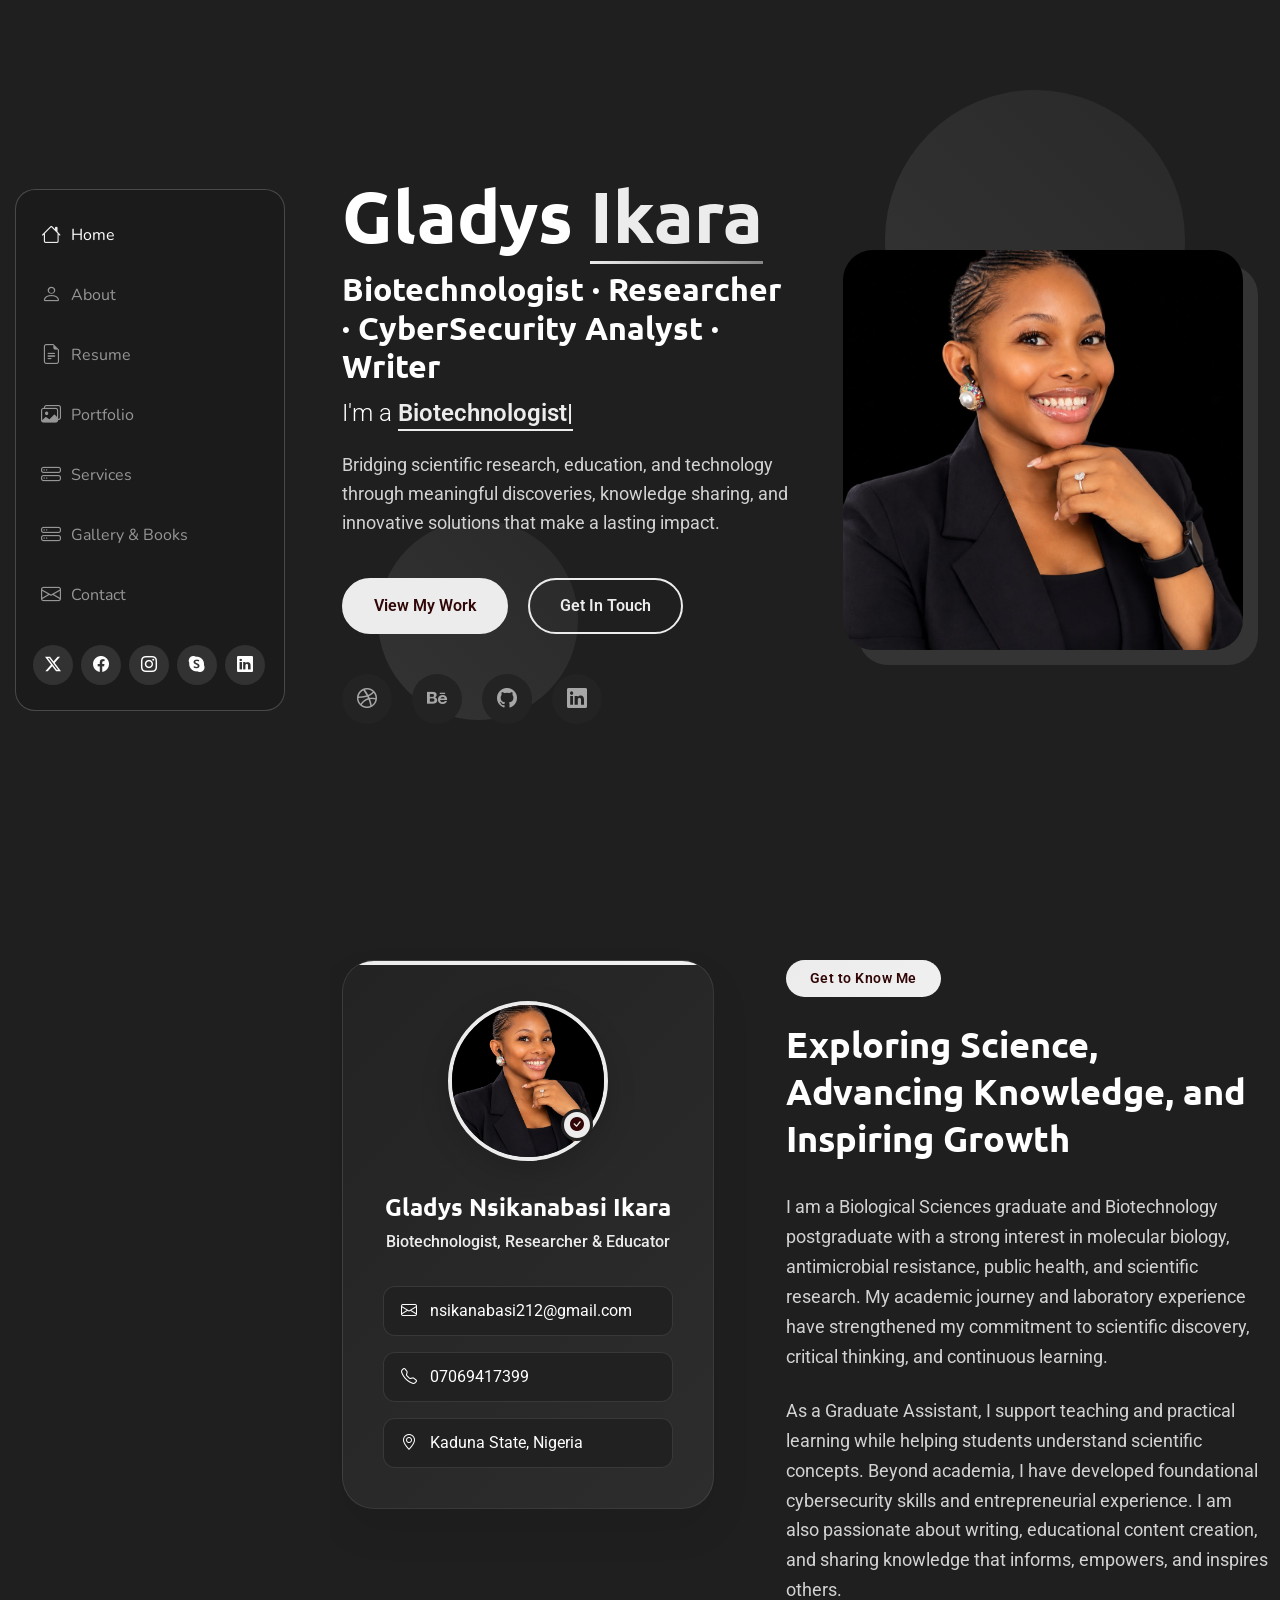
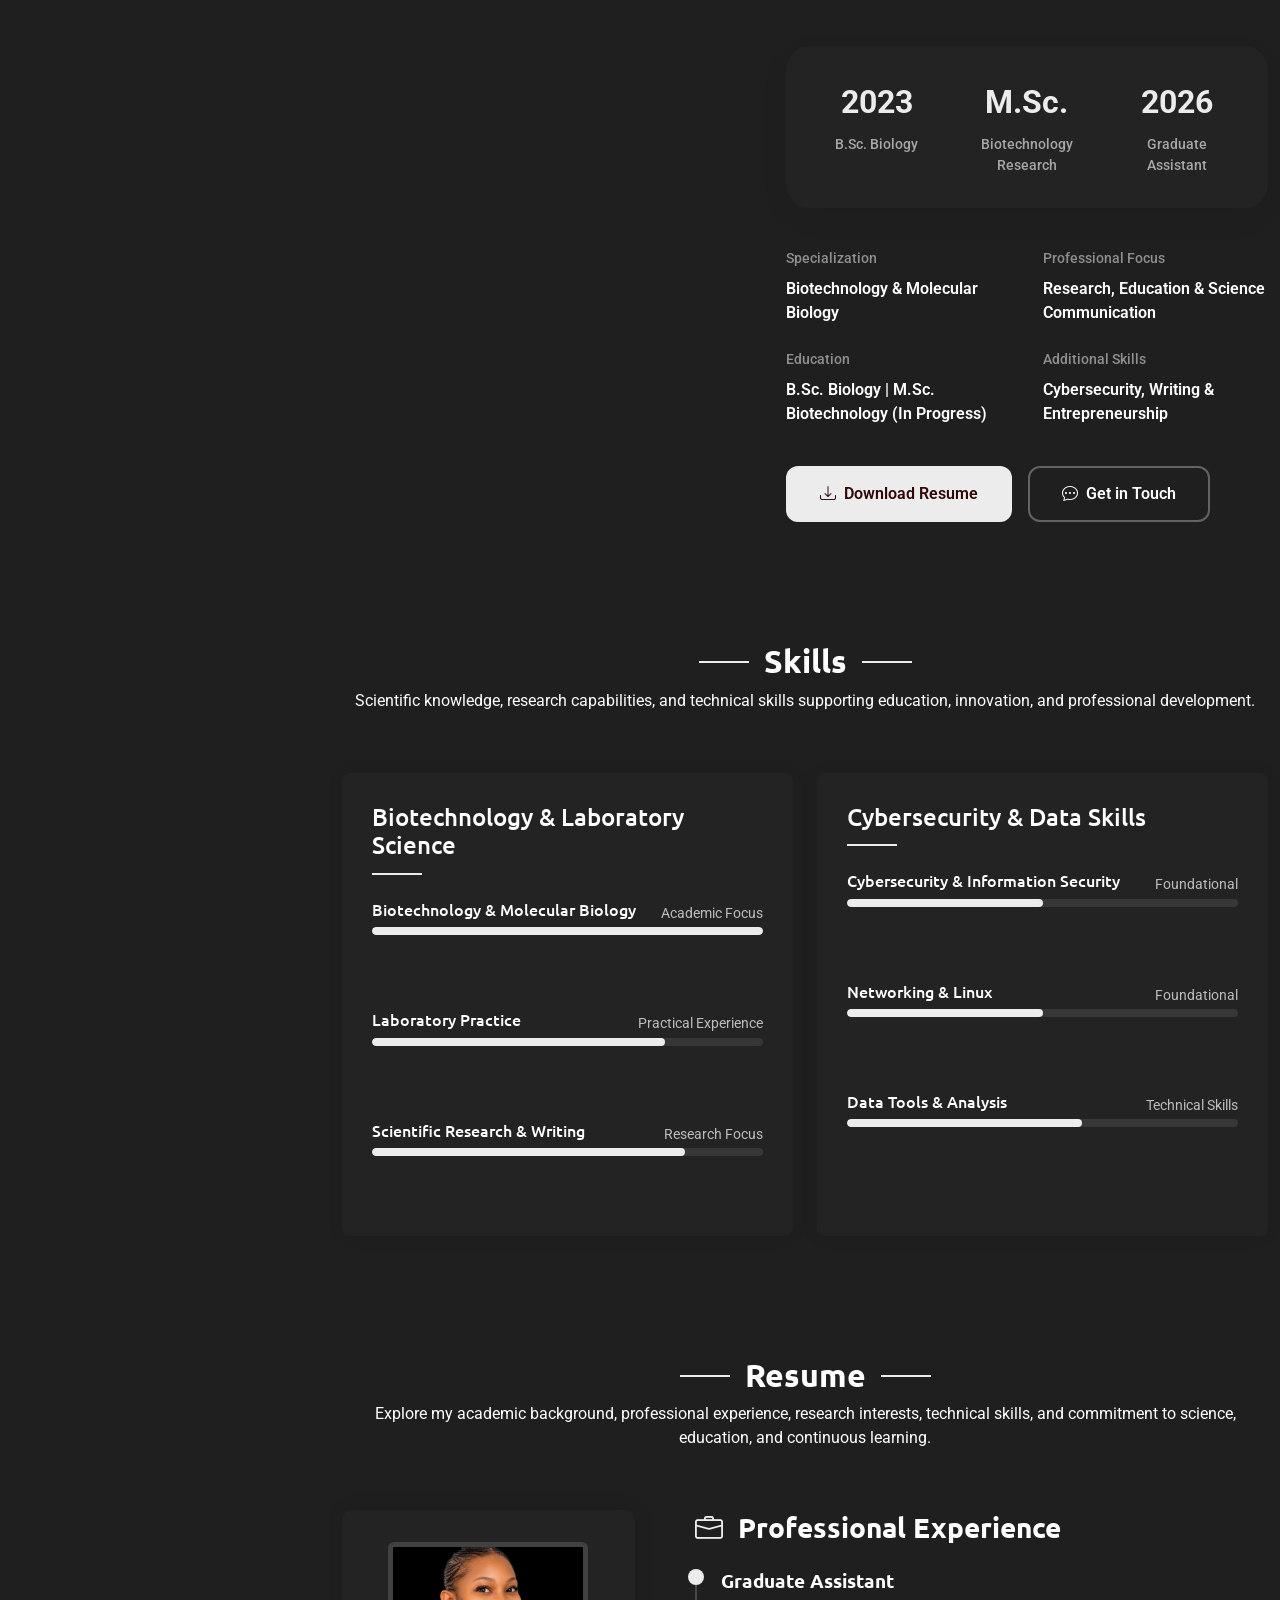
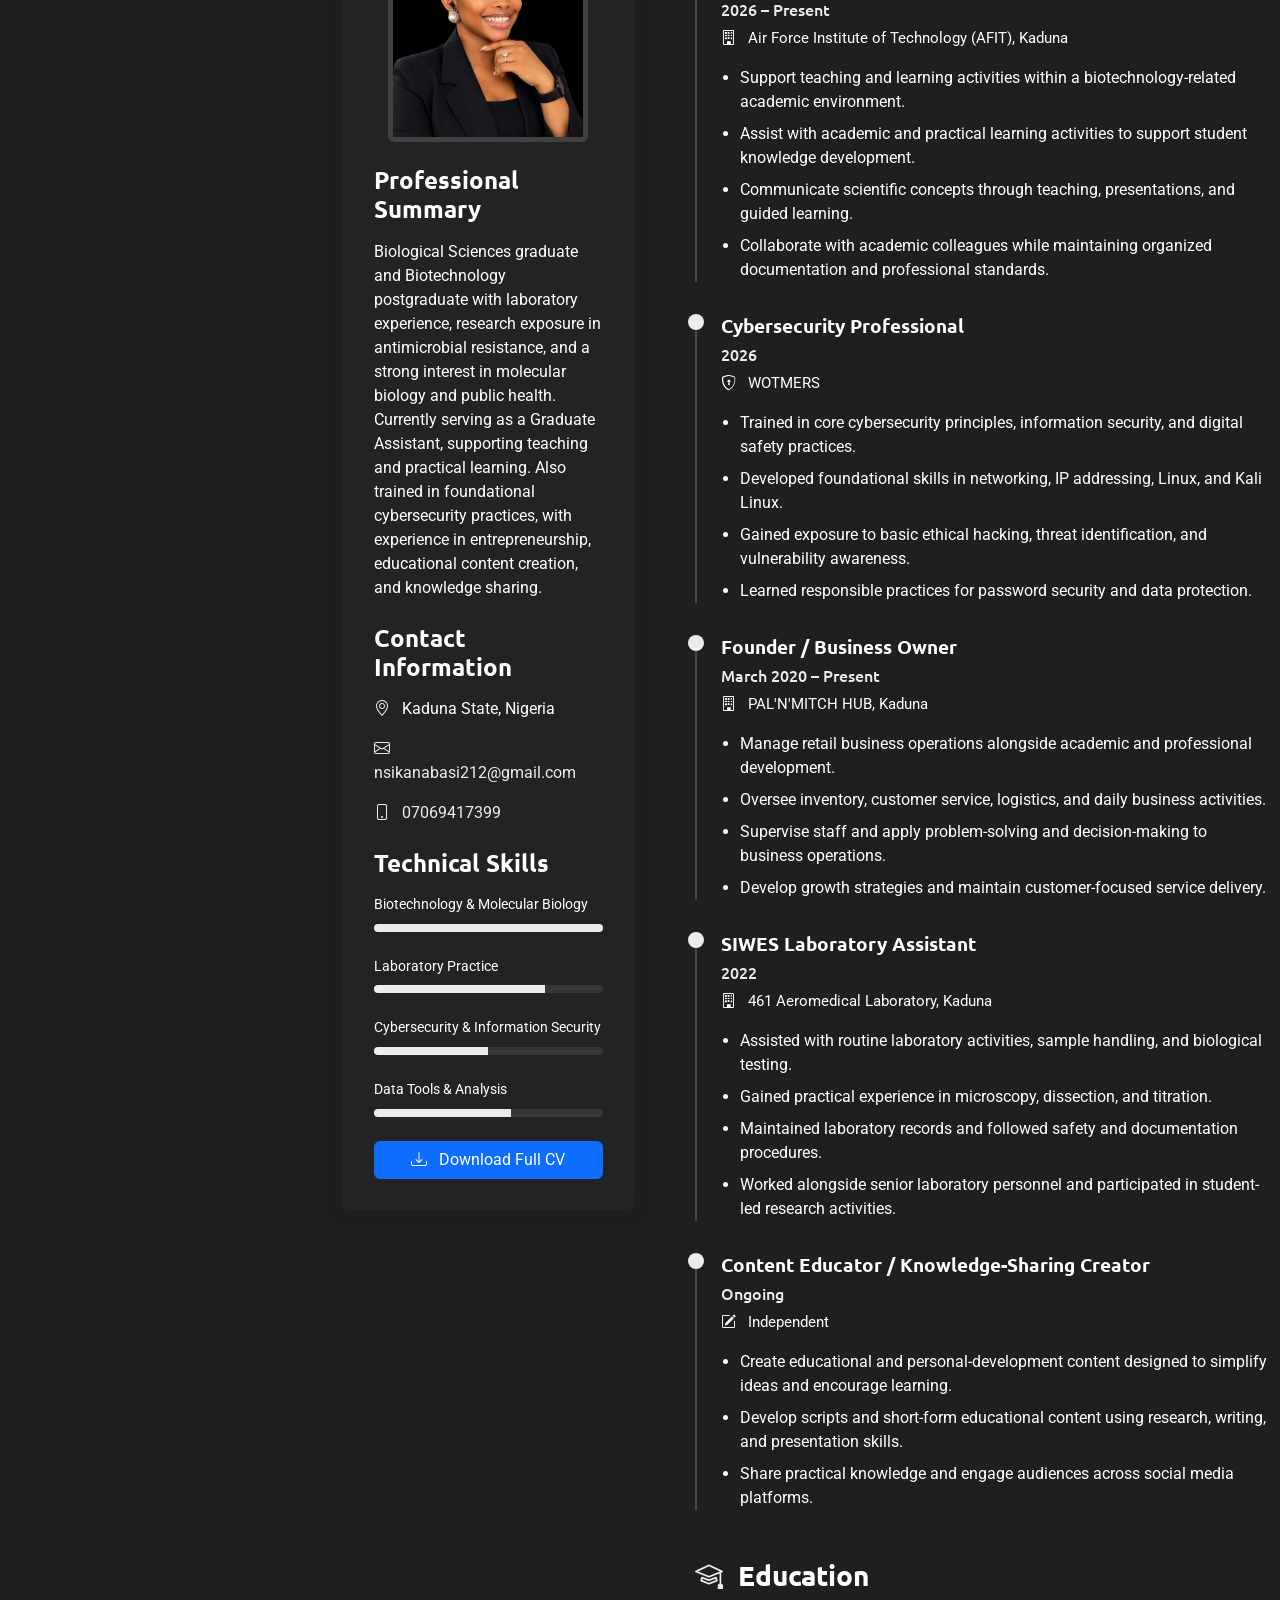
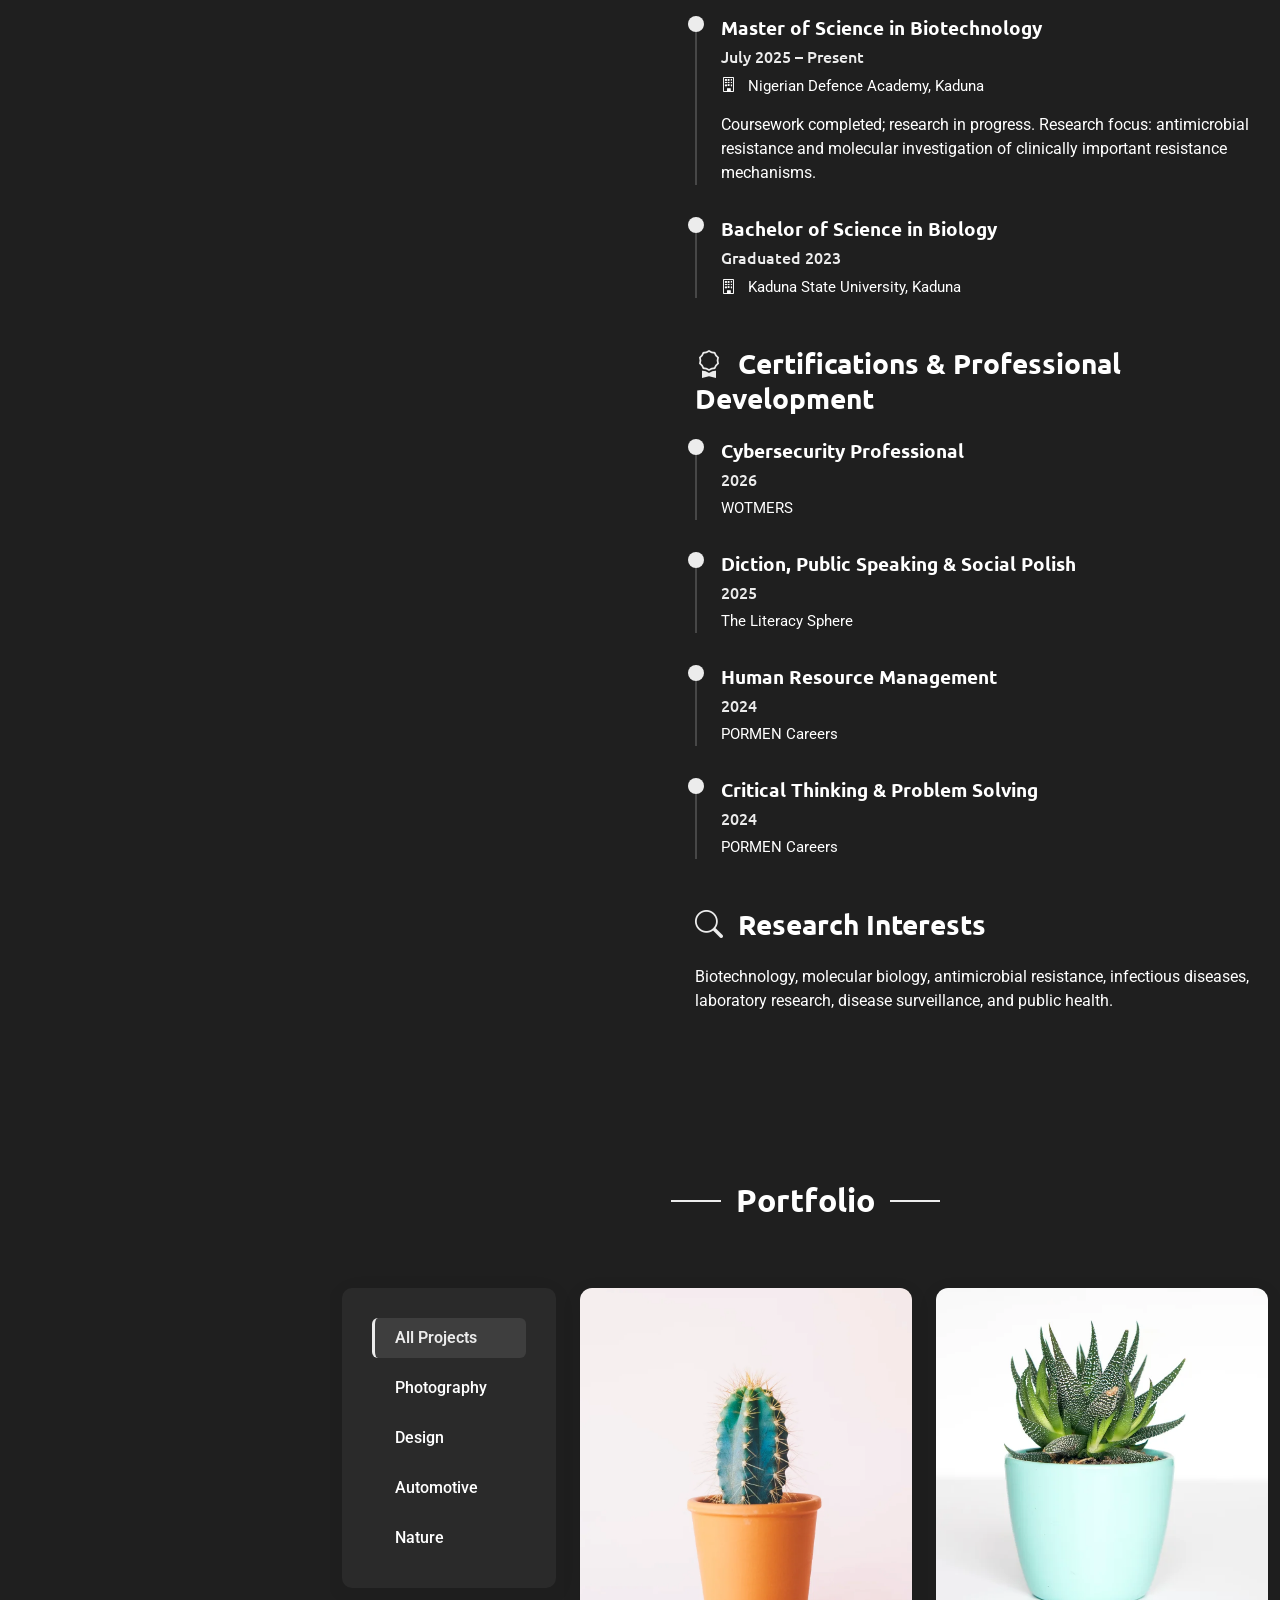
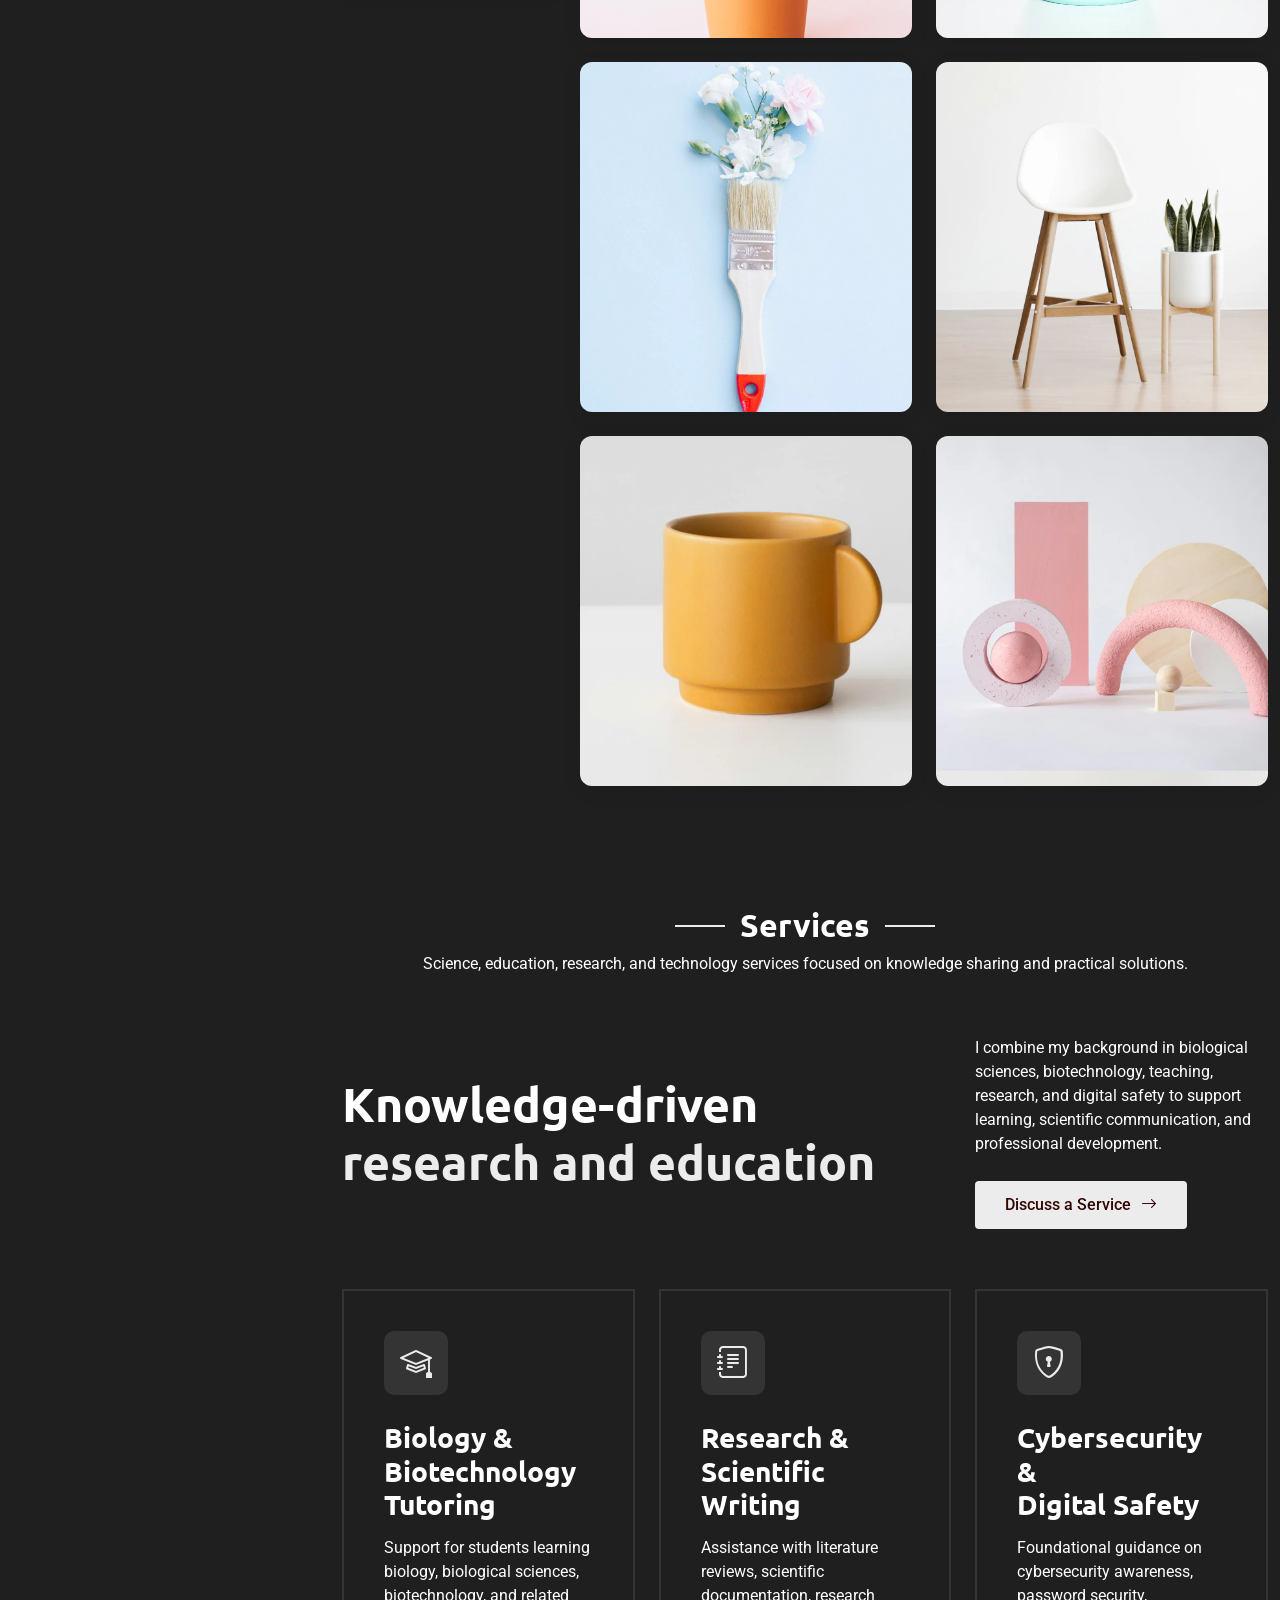
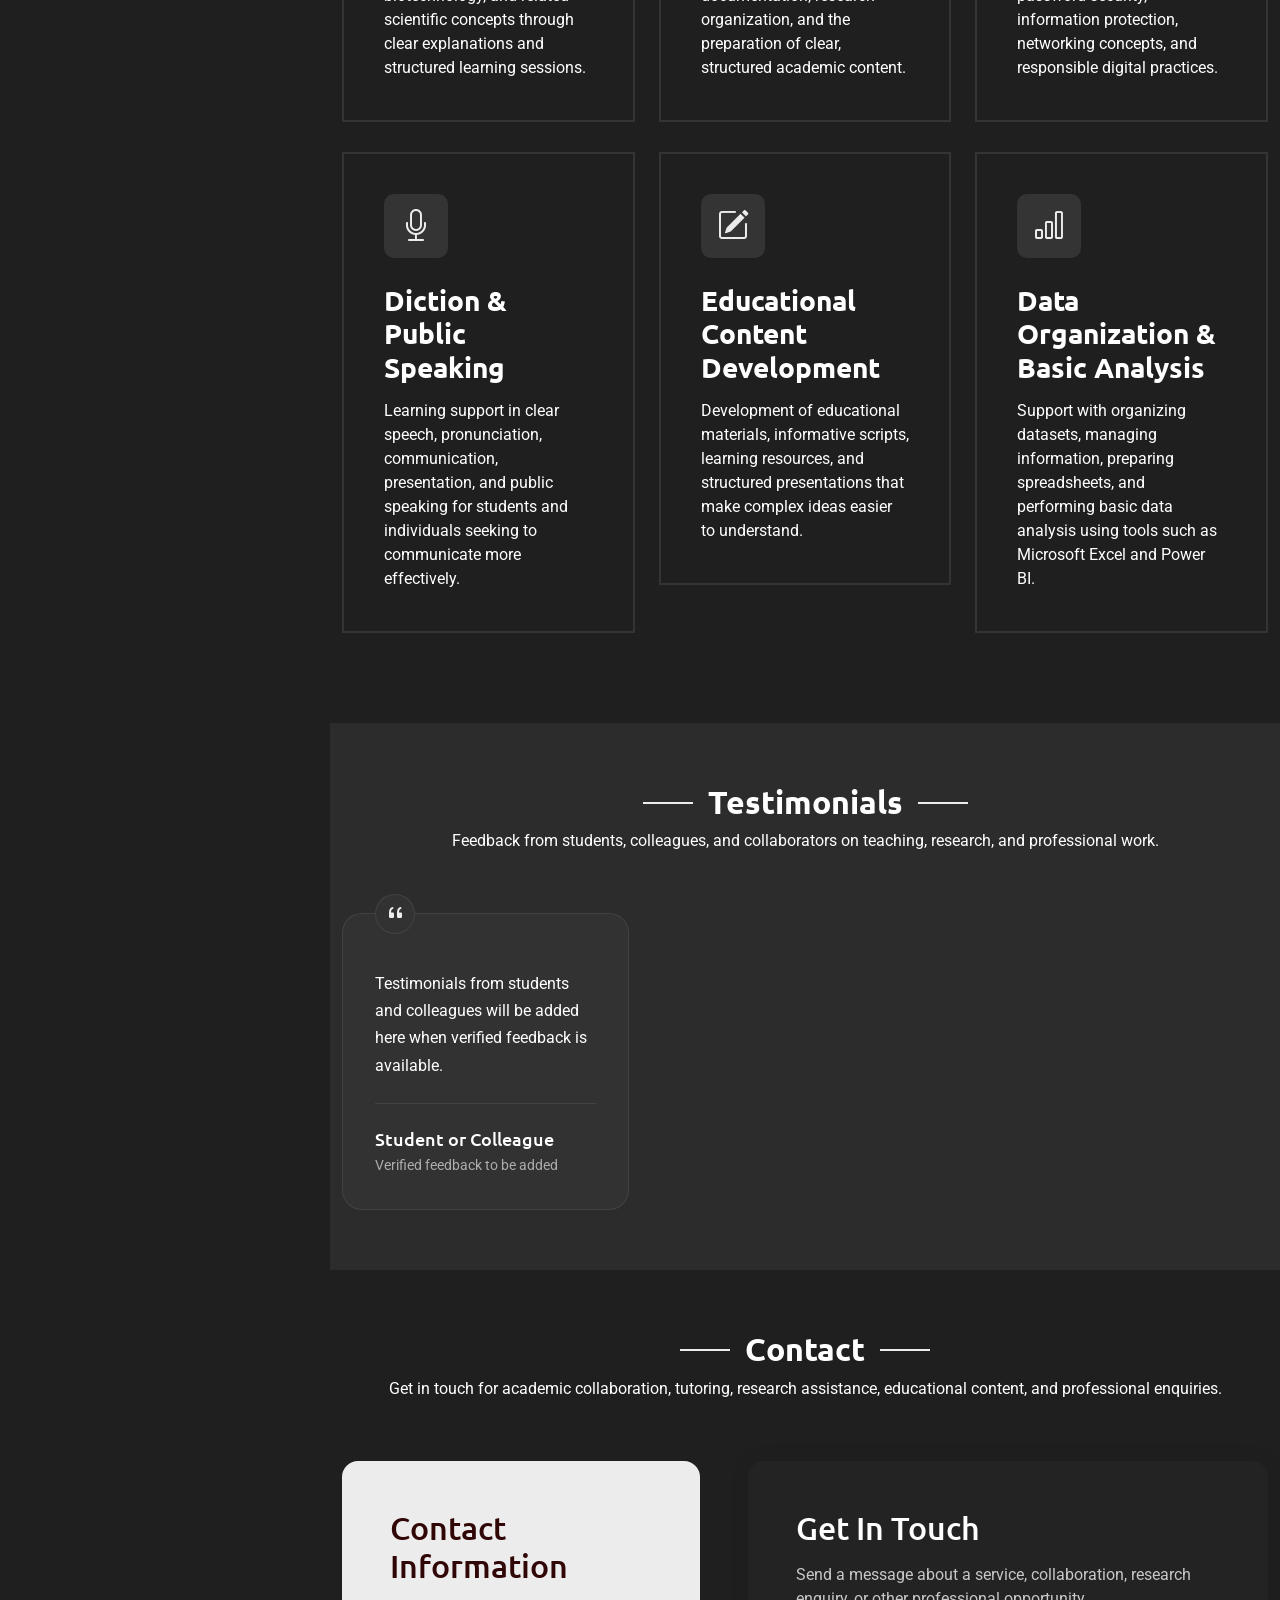
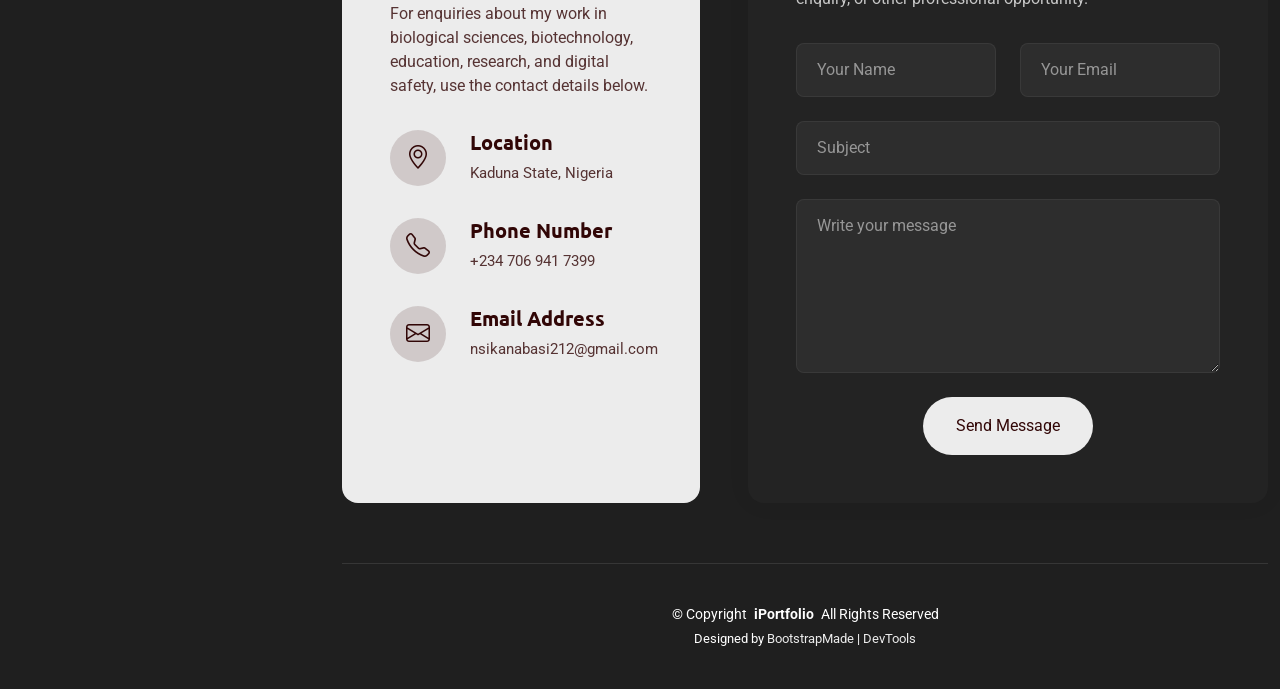
==== commit ee189e40: "update portfolio" ====
--- a/index.html
+++ b/index.html
@@ -50,25 +50,7 @@
           <li><a href="#portfolio"><i class="bi bi-images navicon"></i> Portfolio</a></li>
           <li><a href="#services"><i class="bi bi-hdd-stack navicon"></i> Services</a></li>
           <li><a href="./gallery.html"><i class="bi bi-hdd-stack navicon"></i>Gallery & Books</a></li>
-          <li class="dropdown"><a href="#"><i class="bi bi-menu-button navicon"></i> <span>Dropdown</span> <i class="bi bi-chevron-down toggle-dropdown"></i></a>
-            <ul>
-              <li><a href="#">Dropdown 1</a></li>
-              <li class="dropdown"><a href="#"><span>Deep Dropdown</span> <i class="bi bi-chevron-down toggle-dropdown"></i></a>
-                <ul>
-                  <li><a href="#">Deep Dropdown 1</a></li>
-                  <li><a href="#">Deep Dropdown 2</a></li>
-                  <li><a href="#">Deep Dropdown 3</a></li>
-                  <li><a href="#">Deep Dropdown 4</a></li>
-                  <li><a href="#">Deep Dropdown 5</a></li>
-                </ul>
-              </li>
-              <li><a href="#">Dropdown 2</a></li>
-              <li><a href="#">Dropdown 3</a></li>
-              <li><a href="#">Dropdown 4</a></li>
-            </ul>
-          </li>
           <li><a href="#contact"><i class="bi bi-envelope navicon"></i> Contact</a></li>
-        </ul>
       </nav>
 
       <div class="social-links text-center">
@@ -718,7 +700,6 @@
       <!-- Section Title -->
       <div class="container section-title" data-aos="fade-up">
         <h2>Portfolio</h2>
-        <p>Magnam dolores commodi suscipit. Necessitatibus eius consequatur ex aliquid fuga eum quidem. Sit sint consectetur velit. Quisquam quos quisquam cupiditate. Et nemo qui impedit suscipit alias ea. Quia fugiat sit in iste officiis commodi quidem hic quas.</p>
       </div><!-- End Section Title -->
 
       <div class="container" data-aos="fade-up" data-aos-delay="100">
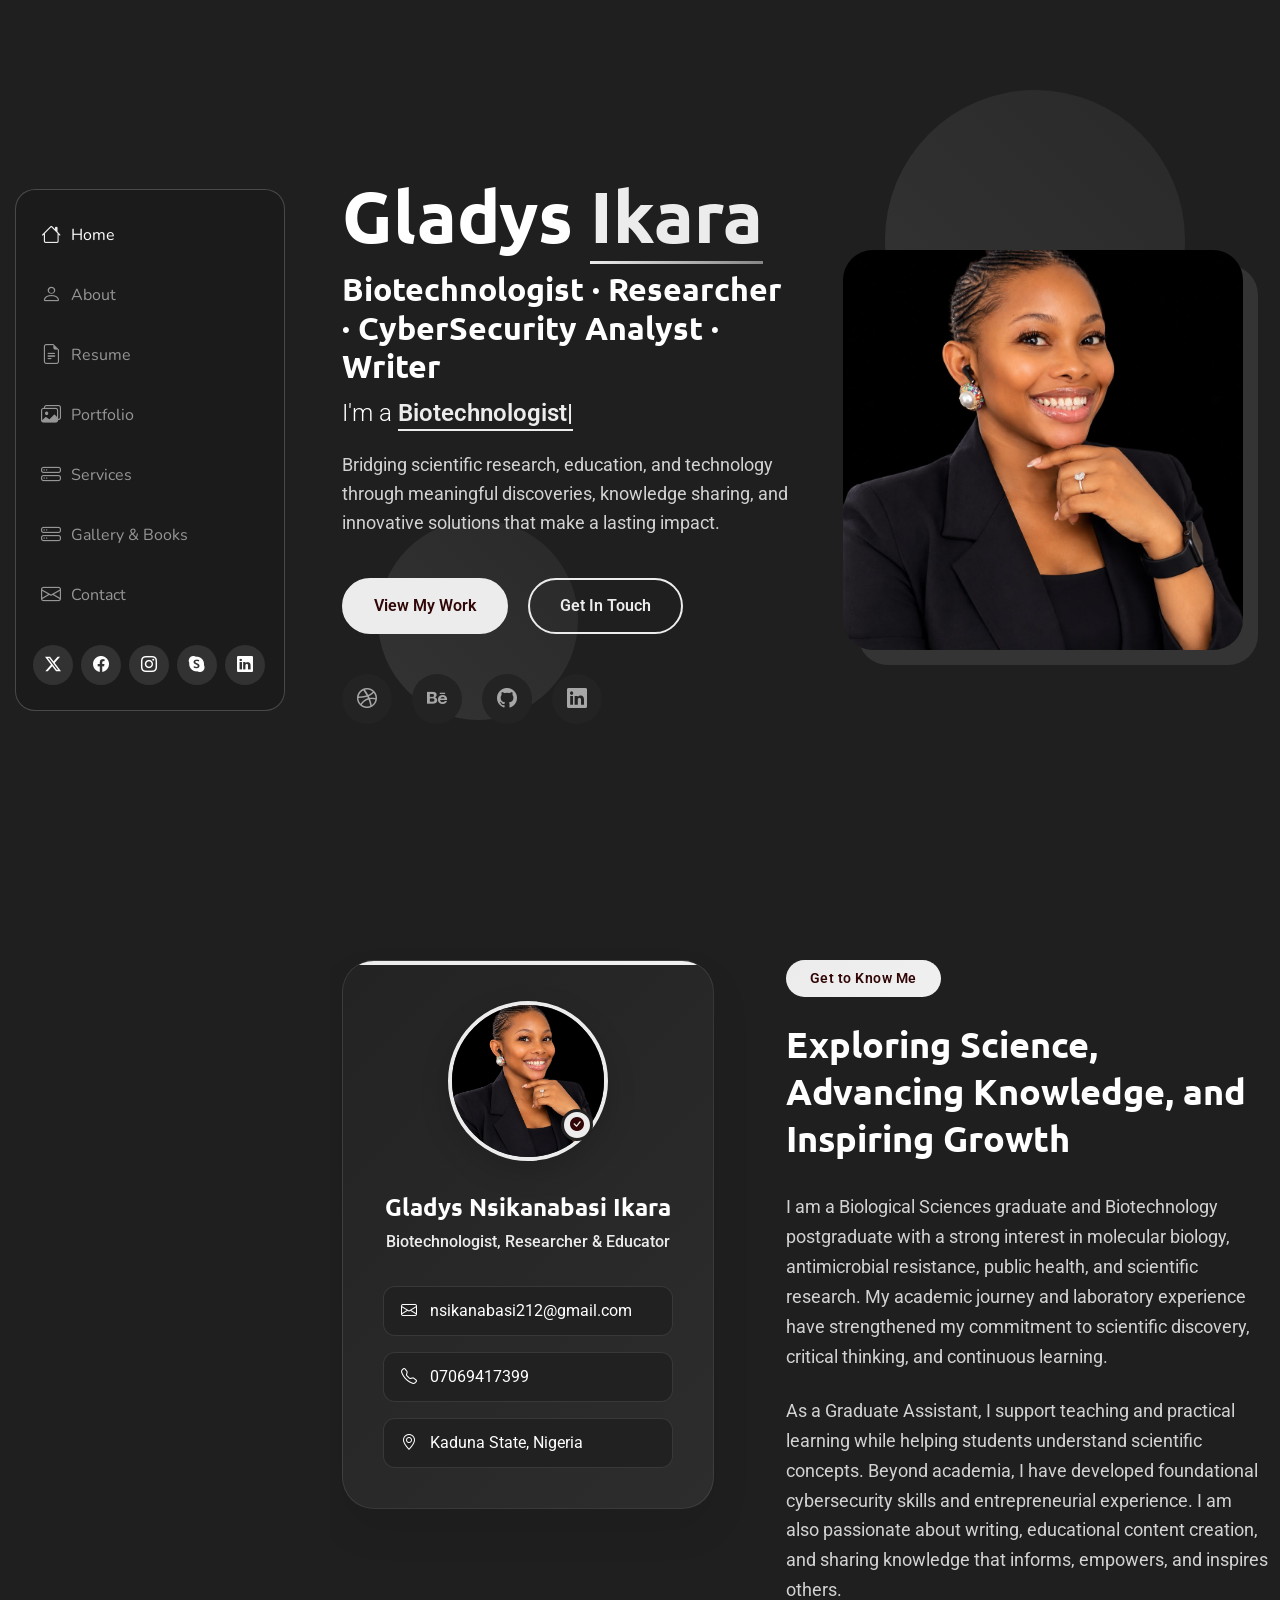
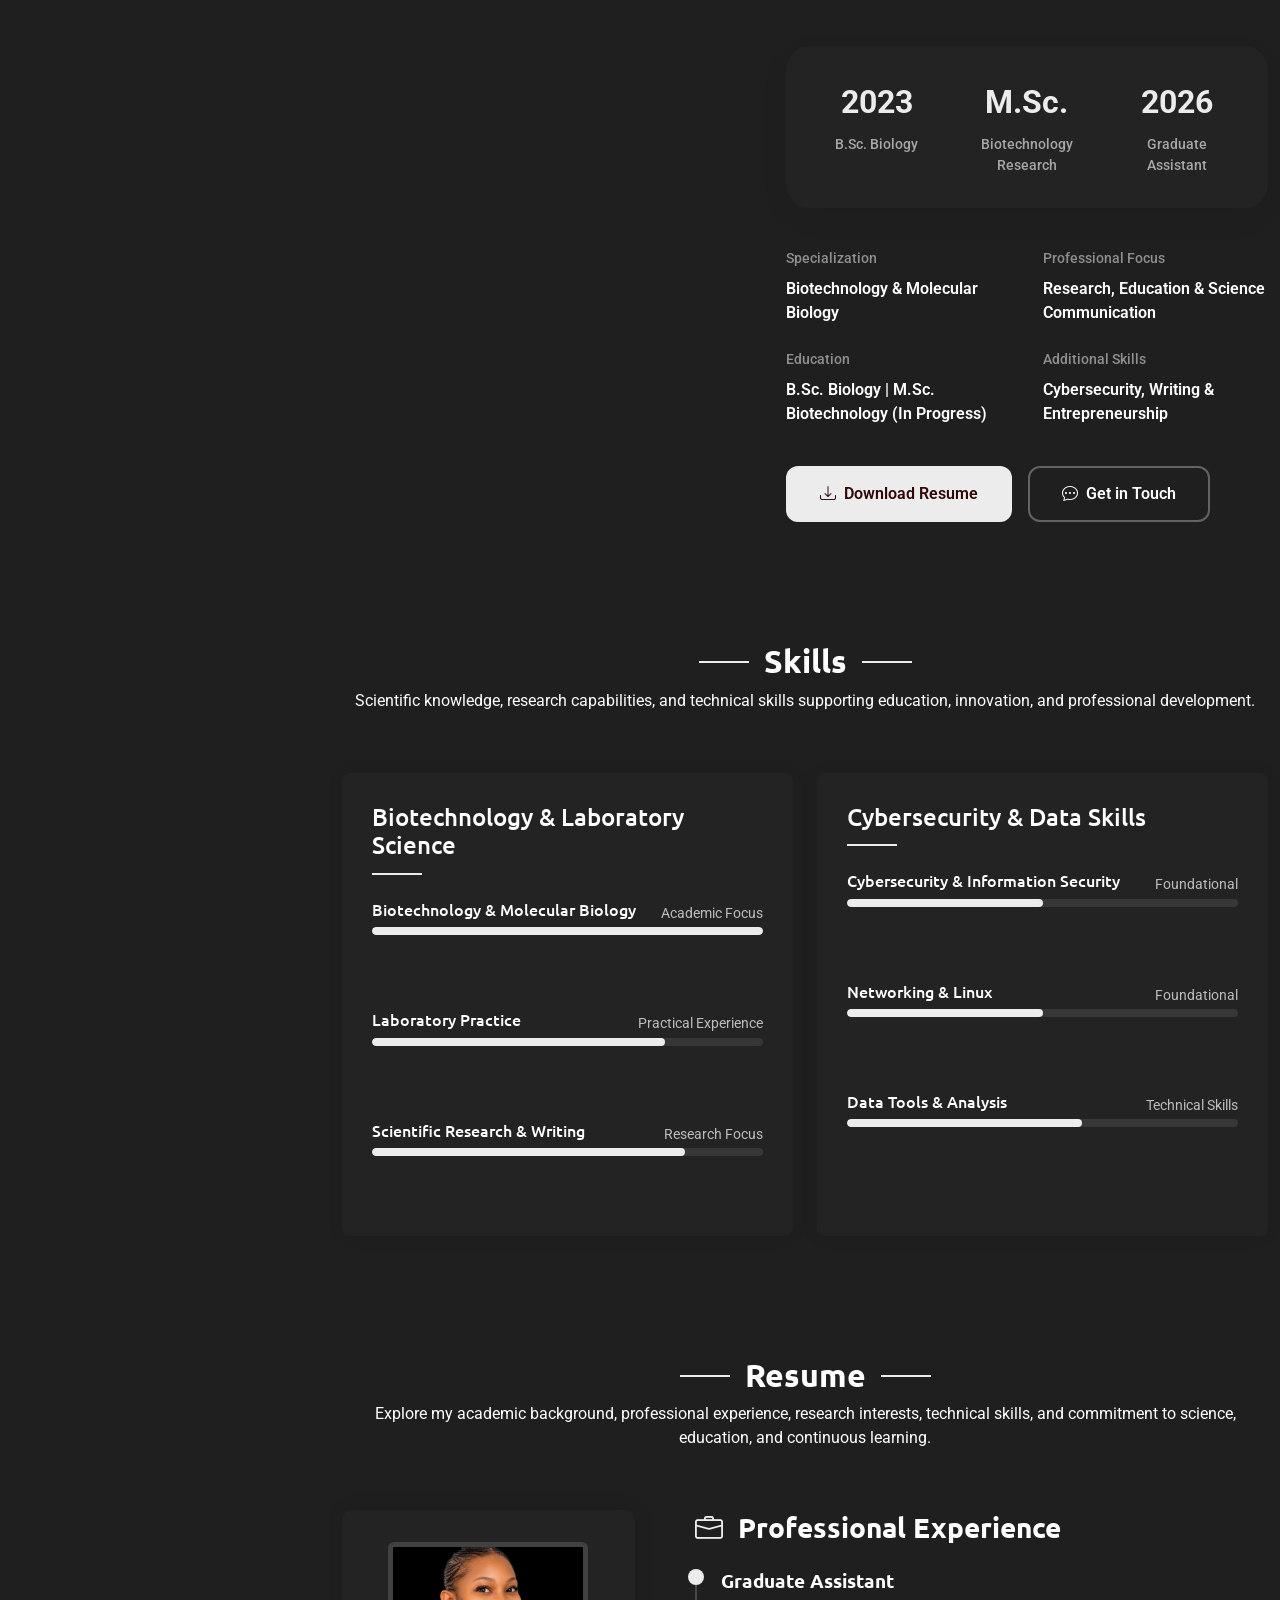
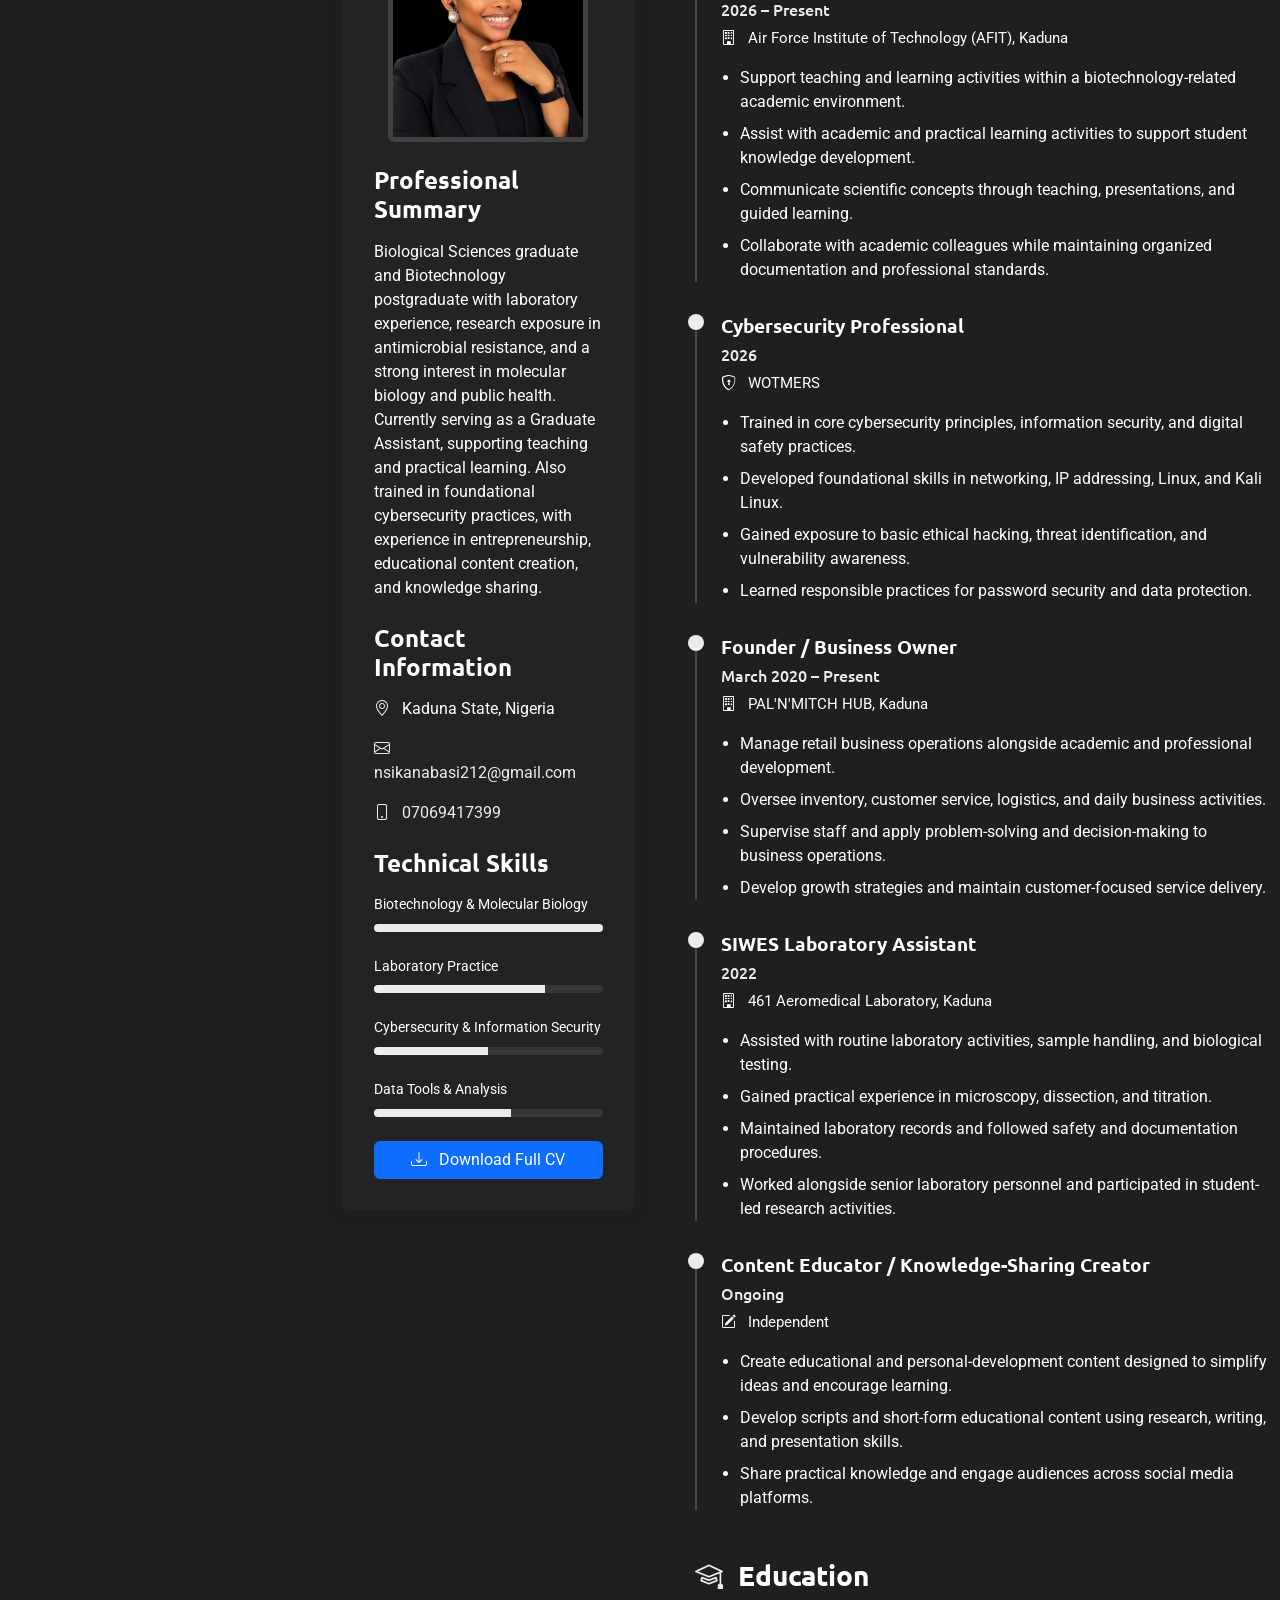
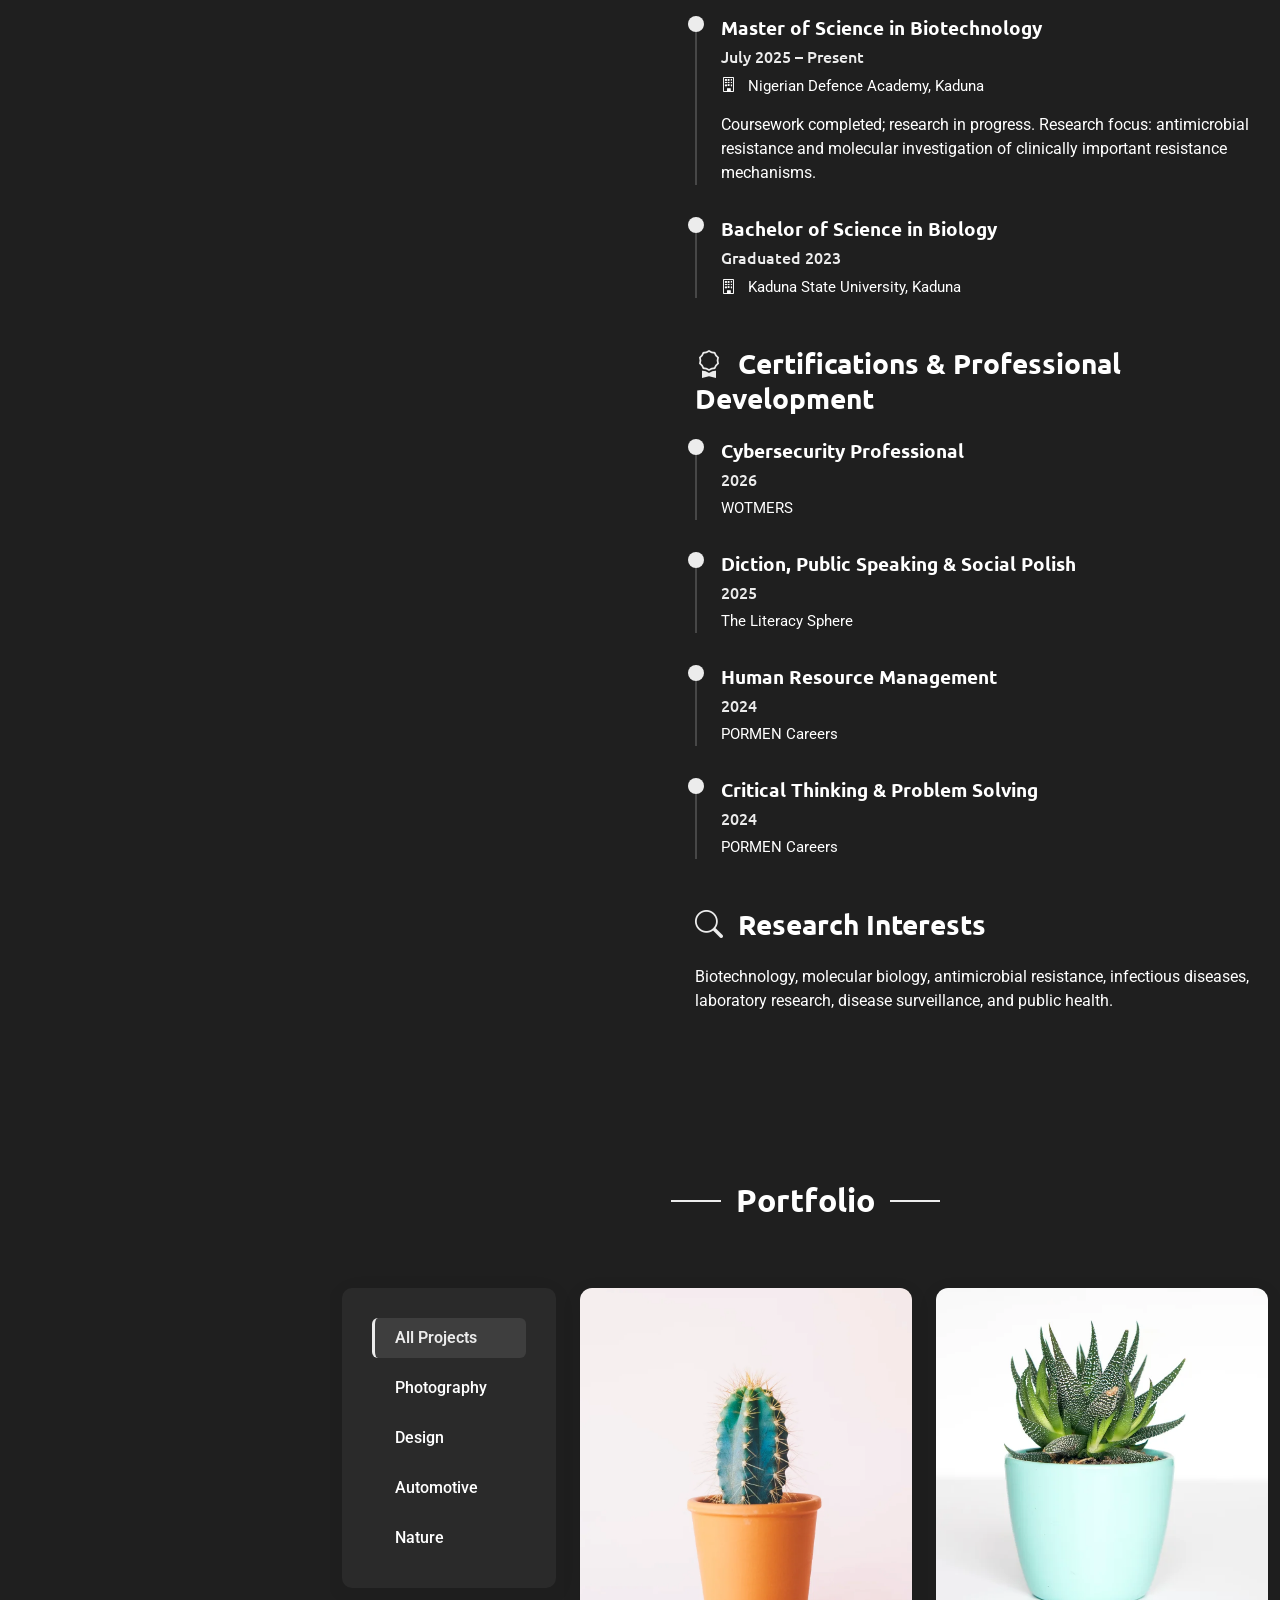
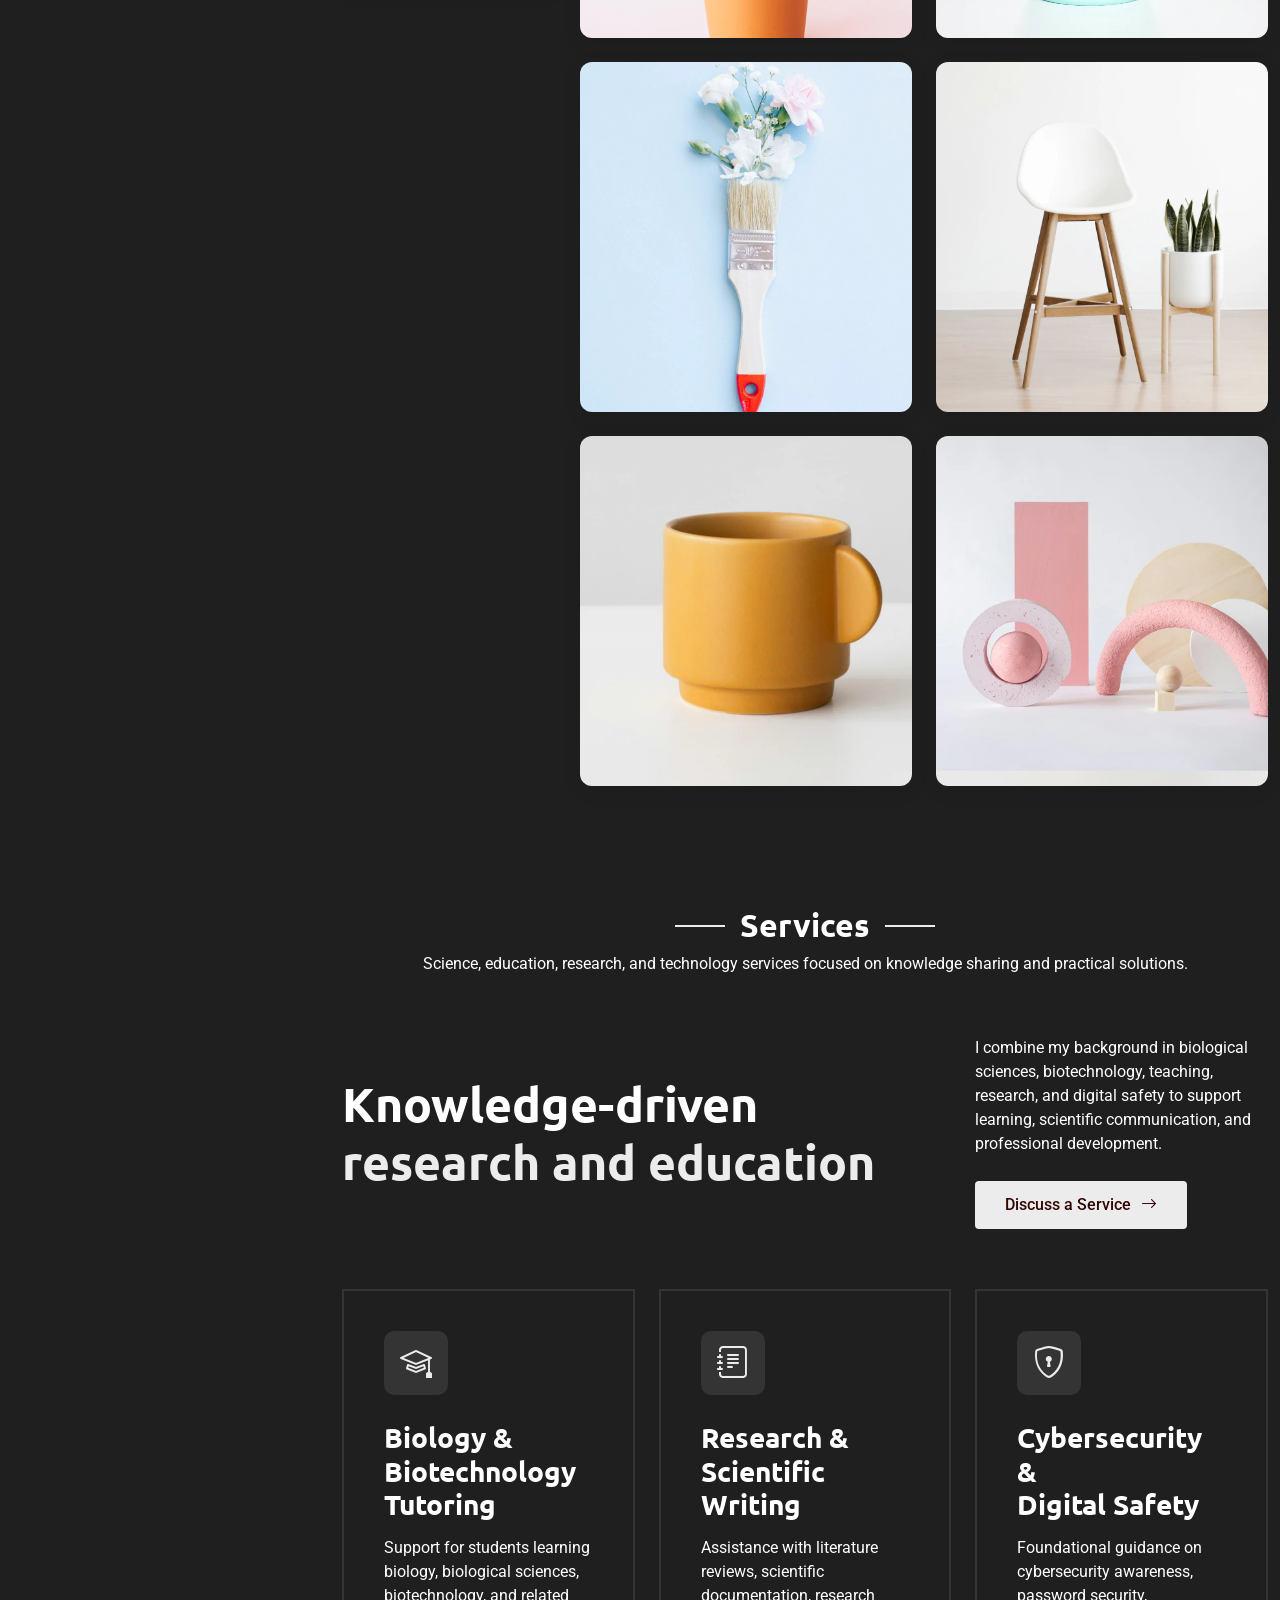
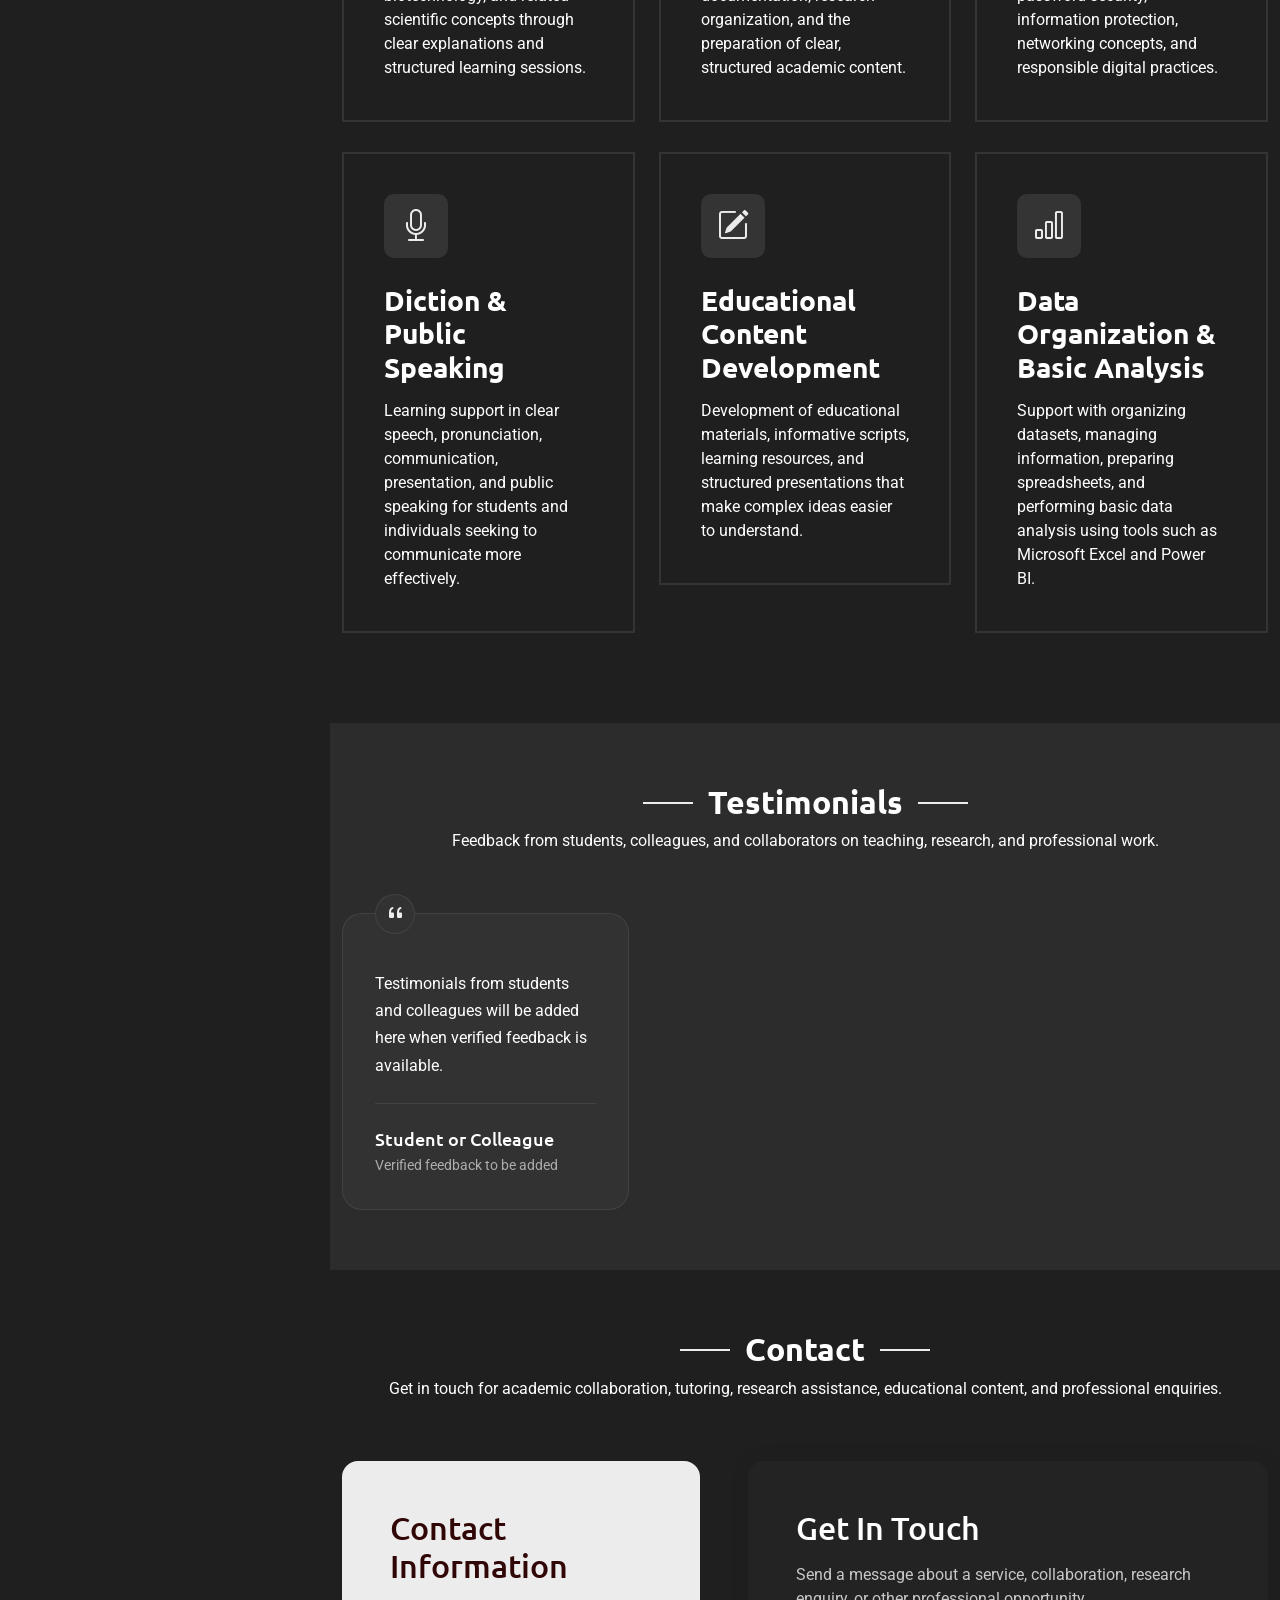
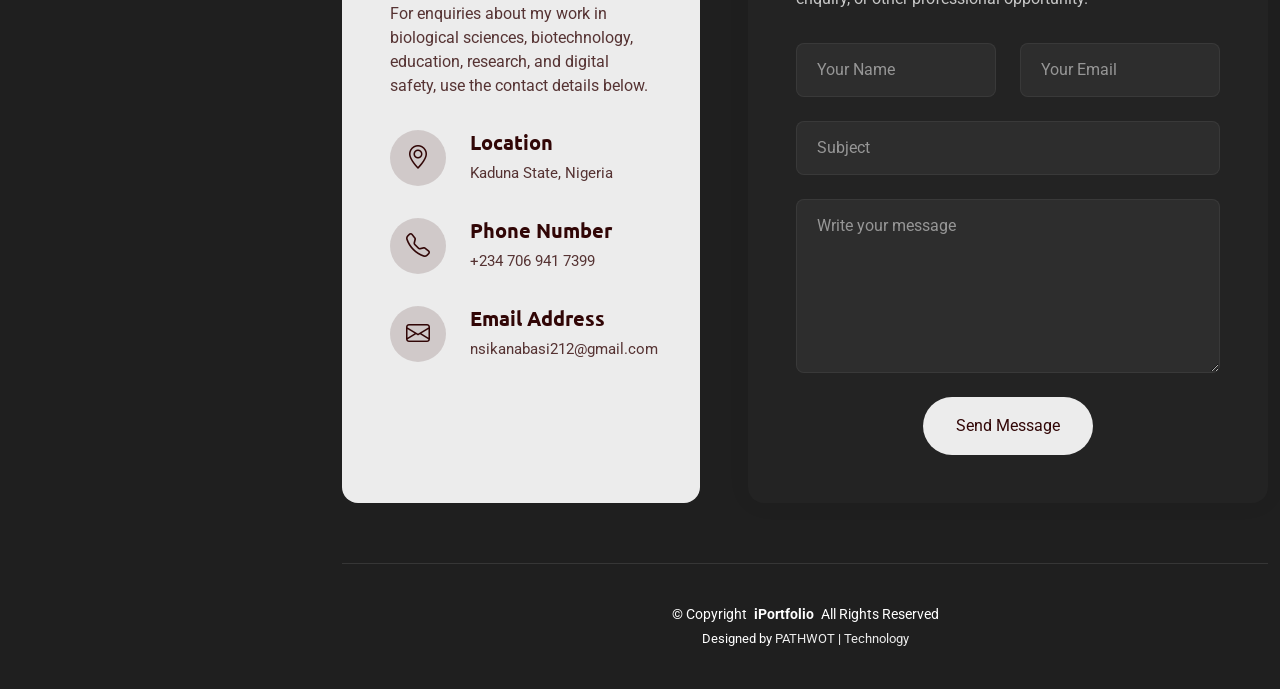
==== commit 8d1026d5: "update portfolio" ====
--- a/index.html
+++ b/index.html
@@ -1216,7 +1216,7 @@
         <!-- You can delete the links only if you've purchased the pro version. -->
         <!-- Licensing information: https://bootstrapmade.com/license/ -->
         <!-- Purchase the pro version with working PHP/AJAX contact form: [buy-url] -->
-        Designed by <a href="https://bootstrapmade.com/">BootstrapMade</a> | <a href="https://bootstrapmade.com/tools/">DevTools</a>
+        Designed by <a href="https://bootstrapmade.com/">PATHWOT</a> | <a href="#"> Technology</a>
       </div>
     </div>
 
